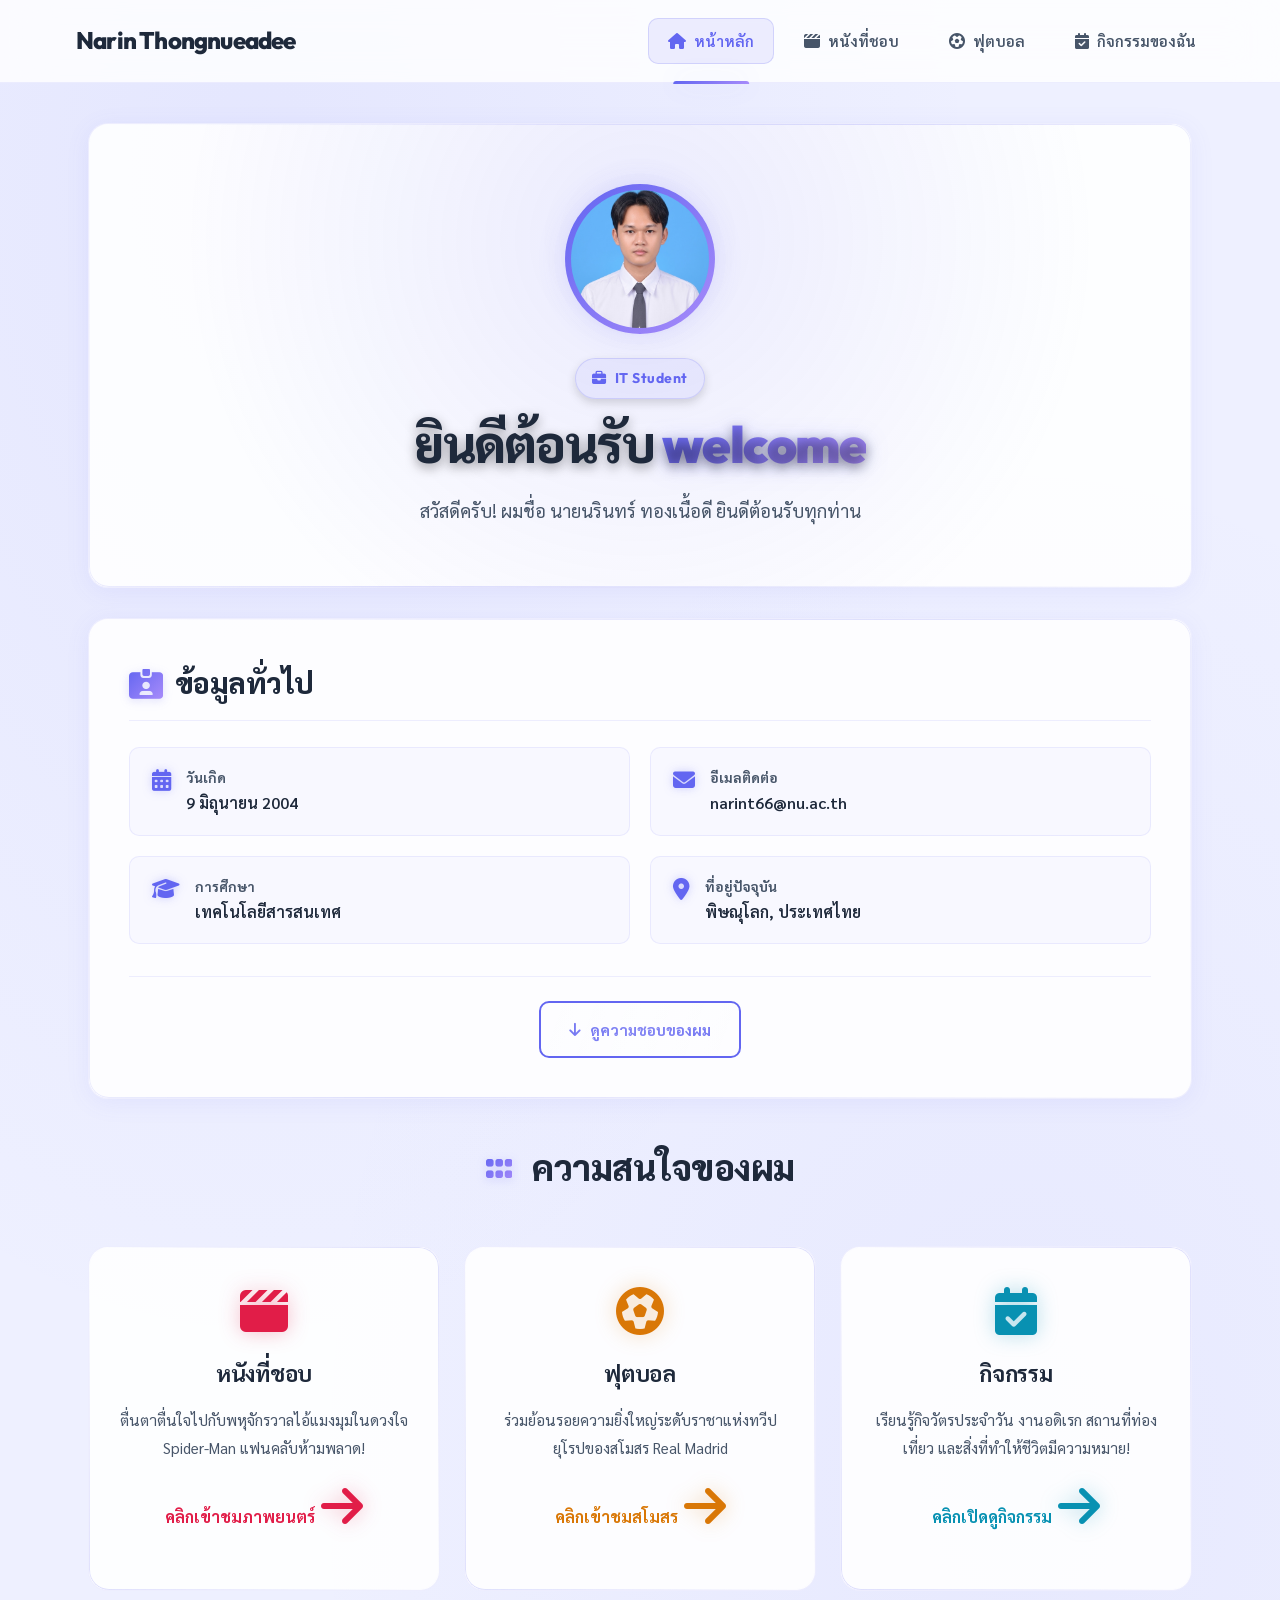
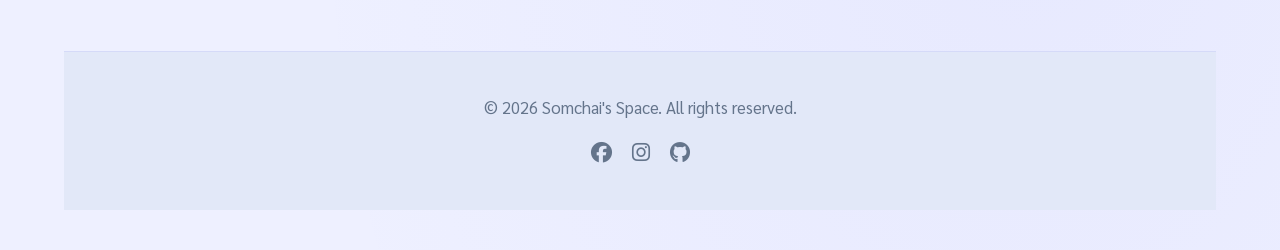
==== index.html @ a71ce6c8 "Fix profile image path on index page" ====
<!DOCTYPE html>
<html lang="th">

<head>
    <meta charset="UTF-8">
    <meta name="viewport" content="width=device-width, initial-scale=1.0">
    <title>Narin Thongnueadee</title>
    <link rel="stylesheet" href="style.css">
    <!-- FontAwesome 6.4.0 Icons -->
    <link rel="stylesheet" href="https://cdnjs.cloudflare.com/ajax/libs/font-awesome/6.4.0/css/all.min.css">
</head>

<body class="page-profile">

    <!-- Navbar (โหลดจาก navbar.js อัตโนมัติ) -->
    <div id="navbar-placeholder"></div>
    <script src="navbar.js"></script>

    <!-- คอนเทนเนอร์มีแอนิเมชันเปิดตัวหน้าเว็บ (Animated Entry) -->

    <div class="container animated-entry">

        <!-- การ์ดส่วนหัวต้อนรับ & โปรไฟล์หลัก -->

        <div class="container animated-entry">
            <div class="card card-premium-glow profile-hero">
                <div class="avatar-wrapper">
                    <div class="avatar-inner" style="padding: 0; overflow: hidden;">
                        <img src="img/Student.jpg" alt="รูปภาพนักศึกษา นรินทร์"
                            style="width: 100%; height: 100%; object-fit: cover; display: block;">
                    </div>
                </div>
                <span class="badge"><i class="fa-solid fa-briefcase"></i> IT Student</span>
                <h1>ยินดีต้อนรับ <span class="gradient-text">welcome</span></h1>
                <p
                    style="max-width: 750px; margin: 0 auto; color: var(--text-secondary); font-size: 1.15rem; line-height: 1.8;">
                    สวัสดีครับ! ผมชื่อ นายนรินทร์ ทองเนื้อดี ยินดีต้อนรับทุกท่าน
                </p>
            </div>

            <div class="grid-1">
                <!-- การ์ดประวัติส่วนตัวอย่างละเอียด -->
                <div class="card card-premium-glow">
                    <h2><i class="fa-solid fa-id-card-clip"></i>ข้อมูลทั่วไป</h2>
                    <div class="info-grid">
                        <div class="info-item">
                            <i class="fa-solid fa-calendar-days"></i>
                            <div>
                                <strong
                                    style="display:block; font-size:0.85rem; color:var(--text-secondary);">วันเกิด</strong>
                                <span style="font-weight:600;">9 มิถุนายน 2004</span>
                            </div>
                        </div>
                        <div class="info-item">
                            <i class="fa-solid fa-envelope"></i>
                            <div>
                                <strong
                                    style="display:block; font-size:0.85rem; color:var(--text-secondary);">อีเมลติดต่อ</strong>
                                <span style="font-weight:600;">narint66@nu.ac.th</span>
                            </div>
                        </div>
                        <div class="info-item">
                            <i class="fa-solid fa-graduation-cap"></i>
                            <div>
                                <strong
                                    style="display:block; font-size:0.85rem; color:var(--text-secondary);">การศึกษา</strong>
                                <span style="font-weight:600;">เทคโนโลยีสารสนเทศ </span>
                            </div>
                        </div>
                        <div class="info-item">
                            <i class="fa-solid fa-location-dot"></i>
                            <div>
                                <strong
                                    style="display:block; font-size:0.85rem; color:var(--text-secondary);">ที่อยู่ปัจจุบัน</strong>
                                <span style="font-weight:600;">พิษณุโลก, ประเทศไทย</span>
                            </div>
                        </div>
                    </div>
                    <div
                        style="margin-top: 32px; padding-top: 24px; border-top: 1px solid var(--border-light); display: flex; gap: 12px; justify-content: center;">
                        <a href="#interests" class="btn btn-outline"><i
                                class="fa-solid fa-arrow-down"></i>ดูความชอบของผม</a>
                    </div>
                </div>
            </div>



            <!-- เซกชันแชร์ความชอบส่วนตัว -->
            <div id="interests" style="margin-top: 40px; margin-bottom: 30px;">
                <h2 style="border:none; margin-bottom: 35px; justify-content: center; font-size: 2.2rem;">
                    <i class="fa-solid fa-grip" style="margin-right: 8px;"></i>
                    ความสนใจของผม
                </h2>

                <div class="grid-3">
                    <!-- หนังที่ชอบ -->
                    <a href="movie.html" class="interest-card card-movie card-premium-glow">
                        <i class="fa-solid fa-clapperboard"></i>
                        <h3>หนังที่ชอบ</h3>
                        <p style="font-size:0.95rem; margin-bottom: 20px; color: var(--text-secondary);">
                            ตื่นตาตื่นใจไปกับพหุจักรวาลไอ้แมงมุมในดวงใจ Spider-Man แฟนคลับห้ามพลาด!</p>
                        <span
                            style="font-weight: 700; color: var(--accent-movie); display: inline-flex; align-items: center; gap: 6px;">
                            คลิกเข้าชมภาพยนตร์ <i class="fa-solid fa-arrow-right"></i>
                        </span>
                    </a>

                    <!-- ฟุตบอลที่ชอบ -->
                    <a href="football.html" class="interest-card card-football card-premium-glow">
                        <i class="fa-solid fa-futbol"></i>
                        <h3>ฟุตบอล</h3>
                        <p style="font-size:0.95rem; margin-bottom: 20px; color: var(--text-secondary);">
                            ร่วมย้อนรอยความยิ่งใหญ่ระดับราชาแห่งทวีปยุโรปของสโมสร Real Madrid</p>
                        <span
                            style="font-weight: 700; color: var(--accent-football); display: inline-flex; align-items: center; gap: 6px;">
                            คลิกเข้าชมสโมสร <i class="fa-solid fa-arrow-right"></i>
                        </span>
                    </a>

                    <!-- กิจกรรมของฉัน -->
                    <a href="activities.html" class="interest-card card-activities card-premium-glow">
                        <i class="fa-solid fa-calendar-check"></i>
                        <h3>กิจกรรม</h3>
                        <p style="font-size:0.95rem; margin-bottom: 20px; color: var(--text-secondary);">
                            เรียนรู้กิจวัตรประจำวัน งานอดิเรก สถานที่ท่องเที่ยว และสิ่งที่ทำให้ชีวิตมีความหมาย!</p>
                        <span
                            style="font-weight: 700; color: var(--accent-activities); display: inline-flex; align-items: center; gap: 6px;">
                            คลิกเปิดดูกิจกรรม <i class="fa-solid fa-arrow-right"></i>
                        </span>
                    </a>
                </div>
            </div>
        </div>

        <!-- ส่วนท้ายเว็บ (Footer) -->
        <footer>
            <div class="container" style="margin: 0 auto; padding: 0;">
                <p style="margin-bottom: 12px; color: #64748b;">&copy; 2026 Somchai's Space. All rights reserved.</p>
                <div style="display: flex; gap: 20px; justify-content: center; font-size: 1.3rem;">
                    <a href="#" style="color: #64748b; transition: var(--transition-smooth);"><i
                            class="fa-brands fa-facebook"></i></a>
                    <a href="#" style="color: #64748b; transition: var(--transition-smooth);"><i
                            class="fa-brands fa-instagram"></i></a>
                    <a href="#" style="color: #64748b; transition: var(--transition-smooth);"><i
                            class="fa-brands fa-github"></i></a>
                </div>
            </div>
        </footer>

        <!-- Script สำหรับทำแอนิเมชันตอนโหลดหน้าเว็บ -->
        <script>
            document.addEventListener('DOMContentLoaded', () => {
                // โหลดหลอด Skill Bar แบบแอนิเมชันวิ่งเข้า
                setTimeout(() => {
                    const progresses = document.querySelectorAll('.skill-progress');
                    progresses.forEach(prog => {
                        const width = prog.getAttribute('data-width');
                        prog.style.width = width;
                    });
                }, 300);
            });
        </script>
</body>

</html>
---- style.css ----
@import url('https://fonts.googleapis.com/css2?family=Outfit:wght@300;400;500;600;700;800;900&family=Sarabun:ital,wght@0,300;0,400;0,500;0,600;0,700;0,800;1,400&display=swap');

/* ==========================================================================
   1. DESIGN SYSTEM & CUSTOM PROPERTIES (LIGHT MODE)
   ========================================================================== */
:root {
    /* Font Families */
    --font-heading: 'Outfit', 'Sarabun', sans-serif;
    --font-body: 'Sarabun', 'Outfit', sans-serif;

    /* Theme Colors (Light Mode — Airy & Fresh) */
    --bg-global: #f0f4ff;
    --bg-dark: #e2e8f8;
    --bg-card: rgba(255, 255, 255, 0.82);
    --bg-card-rgb: 255, 255, 255;
    --text-primary: #1e293b;
    --text-secondary: #475569;
    --text-muted: #94a3b8;
    --border-light: rgba(100, 116, 139, 0.14);
    --navbar-bg: rgba(255, 255, 255, 0.82);

    /* Profile Accents (Royal Indigo) */
    --accent-profile: #6366f1;
    --accent-profile-rgb: 99, 102, 241;
    --gradient-profile: linear-gradient(135deg, #6366f1 0%, #a78bfa 100%);

    /* Movie Accents - Spider-Man (Crimson Red) */
    --accent-movie: #e11d48;
    --accent-movie-rgb: 225, 29, 72;
    --gradient-movie: linear-gradient(135deg, #e11d48 0%, #fb7185 100%);

    /* Football Accents - Real Madrid (Royal Gold & Deep Navy) */
    --accent-football: #d97706;
    --accent-football-rgb: 217, 119, 6;
    --gradient-football: linear-gradient(135deg, #1d4ed8 0%, #3b82f6 50%, #d97706 100%);

    /* Activities & Music Accents (Sky Blue / Teal) */
    --accent-activities: #0891b2;
    --accent-activities-rgb: 8, 145, 178;
    --gradient-activities: linear-gradient(135deg, #0891b2 0%, #06b6d4 50%, #6ee7b7 100%);

    /* Shadows & Glows */
    --shadow-soft: 0 4px 24px 0 rgba(99, 102, 241, 0.08);
    --shadow-medium: 0 16px 48px -8px rgba(30, 41, 59, 0.18);
    --shadow-glow-profile: 0 0 28px rgba(99, 102, 241, 0.18);
    --shadow-glow-movie: 0 0 28px rgba(225, 29, 72, 0.18);
    --shadow-glow-football: 0 0 28px rgba(217, 119, 6, 0.18);
    --shadow-glow-activities: 0 0 28px rgba(8, 145, 178, 0.18);

    /* Borders & Transitions */
    --radius-sm: 10px;
    --radius-md: 20px;
    --radius-lg: 30px;
    --transition-smooth: all 0.5s cubic-bezier(0.16, 1, 0.3, 1);
}

/* ==========================================================================
   2. PAGE SPECIFIC ACCENT OVERRIDES
   ========================================================================== */
body.page-profile {
    --accent-color: var(--accent-profile);
    --accent-color-rgb: var(--accent-profile-rgb);
    --accent-gradient: var(--gradient-profile);
    --accent-glow: var(--shadow-glow-profile);
    --bg-global: #eef0ff;
    --bg-card: rgba(255, 255, 255, 0.88);
    --bg-card-rgb: 255, 255, 255;
    --border-light: rgba(99, 102, 241, 0.1);
}

body.page-movie {
    --accent-color: var(--accent-movie);
    --accent-color-rgb: var(--accent-movie-rgb);
    --accent-gradient: var(--gradient-movie);
    --accent-glow: var(--shadow-glow-movie);
    --bg-global: #fff1f2;
    --bg-card: rgba(255, 255, 255, 0.88);
    --bg-card-rgb: 255, 255, 255;
    --border-light: rgba(225, 29, 72, 0.1);
}

body.page-football {
    --accent-color: var(--accent-football);
    --accent-color-rgb: var(--accent-football-rgb);
    --accent-gradient: var(--gradient-football);
    --accent-glow: var(--shadow-glow-football);
    --bg-global: #fffbeb;
    --bg-card: rgba(255, 255, 255, 0.88);
    --bg-card-rgb: 255, 255, 255;
    --border-light: rgba(217, 119, 6, 0.1);
}

body.page-activities {
    --accent-color: var(--accent-activities);
    --accent-color-rgb: var(--accent-activities-rgb);
    --accent-gradient: var(--gradient-activities);
    --accent-glow: var(--shadow-glow-activities);
    --bg-global: #ecfeff;
    --bg-card: rgba(255, 255, 255, 0.88);
    --bg-card-rgb: 255, 255, 255;
    --border-light: rgba(8, 145, 178, 0.1);
}

/* ==========================================================================
   3. GLOBAL RESET, SCROLLBAR & BASE STYLES
   ========================================================================== */
* {
    margin: 0;
    padding: 0;
    box-sizing: border-box;
    -webkit-font-smoothing: antialiased;
    -moz-osx-font-smoothing: grayscale;
}

html {
    scroll-behavior: smooth;
}

body {
    font-family: var(--font-body);
    background-color: var(--bg-global);
    background-image:
        radial-gradient(ellipse at 20% 10%, rgba(var(--accent-color-rgb, 99, 102, 241), 0.07) 0%, transparent 50%),
        radial-gradient(ellipse at 80% 80%, rgba(var(--accent-color-rgb, 99, 102, 241), 0.05) 0%, transparent 50%);
    color: var(--text-primary);
    line-height: 1.7;
    overflow-x: hidden;
    transition: background-color 0.6s ease, color 0.6s ease;
}

/* Custom Webkit Scrollbar */
::-webkit-scrollbar {
    width: 10px;
    height: 10px;
}

::-webkit-scrollbar-track {
    background: var(--bg-global);
}

::-webkit-scrollbar-thumb {
    background: rgba(100, 116, 139, 0.25);
    border-radius: 5px;
    border: 2px solid var(--bg-global);
}

::-webkit-scrollbar-thumb:hover {
    background: var(--accent-color);
}

/* Page Entrance Animation Wrapper */
.animated-entry {
    animation: fadeInUp 0.8s cubic-bezier(0.16, 1, 0.3, 1) both;
}

@keyframes fadeInUp {
    0% {
        opacity: 0;
        transform: translateY(20px);
    }
    100% {
        opacity: 1;
        transform: translateY(0);
    }
}

/* ==========================================================================
   4. HEADER & NAVIGATION BAR (GLASSMORPHIC)
   ========================================================================== */
.navbar {
    background-color: var(--navbar-bg);
    backdrop-filter: blur(25px) saturate(180%);
    -webkit-backdrop-filter: blur(25px) saturate(180%);
    position: sticky;
    top: 0;
    z-index: 1000;
    border-bottom: 1px solid var(--border-light);
    transition: var(--transition-smooth);
}

.nav-container {
    max-width: 1200px;
    margin: 0 auto;
    display: flex;
    justify-content: space-between;
    align-items: center;
    padding: 18px 24px;
}

.logo {
    color: var(--text-primary);
    font-family: var(--font-heading);
    font-size: 24px;
    font-weight: 800;
    text-decoration: none;
    display: flex;
    align-items: center;
    gap: 12px;
    letter-spacing: -0.8px;
    transition: var(--transition-smooth);
}

.logo i {
    font-size: 26px;
    background: var(--accent-gradient);
    -webkit-background-clip: text;
    -webkit-text-fill-color: transparent;
    filter: drop-shadow(0 0 10px rgba(var(--accent-color-rgb), 0.35));
    transition: transform 0.8s cubic-bezier(0.34, 1.56, 0.64, 1);
}

.logo:hover i {
    transform: rotate(360deg) scale(1.15);
}

.nav-menu {
    display: flex;
    list-style: none;
    gap: 10px;
}

.nav-item a {
    color: var(--text-secondary);
    text-decoration: none;
    font-weight: 600;
    font-size: 15px;
    padding: 10px 20px;
    border-radius: var(--radius-sm);
    transition: var(--transition-smooth);
    display: flex;
    align-items: center;
    gap: 8px;
    position: relative;
}

.nav-item a i {
    font-size: 16px;
    transition: var(--transition-smooth);
}

.nav-item a:hover {
    color: var(--text-primary);
    background-color: rgba(var(--accent-color-rgb), 0.07);
}

.nav-item a:hover i {
    transform: translateY(-2px);
    color: var(--accent-color);
}

.nav-item a.active {
    color: var(--accent-color);
    background: rgba(var(--accent-color-rgb), 0.10);
    box-shadow: inset 0 0 0 1px rgba(var(--accent-color-rgb), 0.2);
}

.nav-item a::after {
    content: '';
    position: absolute;
    bottom: -20px;
    left: 50%;
    transform: translateX(-50%) scaleX(0);
    width: 60%;
    height: 3px;
    background: var(--accent-gradient);
    border-radius: 3px 3px 0 0;
    transition: var(--transition-smooth);
}

.nav-item a.active::after {
    transform: translateX(-50%) scaleX(1);
    box-shadow: var(--accent-glow);
}

/* ==========================================================================
   5. LAYOUT CONTAINERS & ULTRA GLASS CARDS
   ========================================================================== */
.container {
    max-width: 1200px;
    margin: 40px auto;
    padding: 0 24px;
}

.card {
    background: var(--bg-card);
    backdrop-filter: blur(24px) saturate(140%);
    -webkit-backdrop-filter: blur(24px) saturate(140%);
    border: 1px solid var(--border-light);
    padding: 40px;
    border-radius: var(--radius-md);
    box-shadow: var(--shadow-soft);
    margin-bottom: 30px;
    transition: var(--transition-smooth);
    position: relative;
    overflow: hidden;
}

.card::before {
    content: '';
    position: absolute;
    top: 0;
    left: 0;
    width: 100%;
    height: 4px;
    background: var(--accent-gradient);
    opacity: 0;
    transition: var(--transition-smooth);
}

.card:hover {
    transform: translateY(-8px) scale(1.005);
    box-shadow: var(--shadow-medium), 0 0 40px rgba(var(--accent-color-rgb), 0.15);
    border-color: rgba(var(--accent-color-rgb), 0.35);
}

.card:hover::before {
    opacity: 1;
}

/* Specular Highlight Overlay */
.card-premium-glow {
    position: relative;
}

.card-premium-glow::after {
    content: '';
    position: absolute;
    inset: 0;
    border-radius: var(--radius-md);
    padding: 1px;
    background: linear-gradient(135deg, rgba(255, 255, 255, 0.1) 0%, rgba(var(--accent-color-rgb), 0.4) 50%, rgba(255, 255, 255, 0) 100%);
    -webkit-mask: linear-gradient(#fff 0 0) content-box, linear-gradient(#fff 0 0);
    -webkit-mask-composite: xor;
    mask-composite: exclude;
    pointer-events: none;
    opacity: 0.5;
    transition: var(--transition-smooth);
}

.card-premium-glow:hover::after {
    opacity: 1;
    background: linear-gradient(135deg, rgba(var(--accent-color-rgb), 0.7) 0%, rgba(255, 255, 255, 0.25) 50%, rgba(var(--accent-color-rgb), 0.9) 100%);
}

/* ==========================================================================
   6. TYPOGRAPHY & HEADINGS
   ========================================================================== */
h1 {
    font-family: var(--font-heading);
    font-size: 3.2rem;
    font-weight: 900;
    line-height: 1.15;
    color: var(--text-primary);
    margin-bottom: 20px;
    letter-spacing: -1.5px;
    text-shadow: 0 4px 12px rgba(0, 0, 0, 0.4);
}

.gradient-text {
    background: var(--accent-gradient);
    -webkit-background-clip: text;
    -webkit-text-fill-color: transparent;
    display: inline-block;
    filter: drop-shadow(0 2px 10px rgba(var(--accent-color-rgb), 0.3));
}

h2 {
    font-family: var(--font-heading);
    font-size: 1.8rem;
    font-weight: 800;
    color: var(--text-primary);
    margin-bottom: 26px;
    padding-bottom: 12px;
    border-bottom: 1px solid var(--border-light);
    display: flex;
    align-items: center;
    gap: 12px;
    letter-spacing: -0.5px;
}

h2 i {
    font-size: 1.9rem;
    background: var(--accent-gradient);
    -webkit-background-clip: text;
    -webkit-text-fill-color: transparent;
    filter: drop-shadow(0 2px 5px rgba(var(--accent-color-rgb), 0.2));
}

h3 {
    font-family: var(--font-heading);
    font-size: 1.4rem;
    font-weight: 700;
    color: var(--text-primary);
    margin-bottom: 14px;
    letter-spacing: -0.3px;
}

p {
    color: var(--text-secondary);
    font-size: 1.05rem;
    line-height: 1.8;
}

/* ==========================================================================
   7. GENERIC COMPONENTS (BADGES, BUTTONS, GRIDS)
   ========================================================================== */
.badge {
    background: rgba(var(--accent-color-rgb), 0.08);
    color: var(--accent-color);
    padding: 8px 16px;
    border-radius: 30px;
    font-size: 0.88rem;
    font-weight: 700;
    display: inline-flex;
    align-items: center;
    gap: 8px;
    border: 1px solid rgba(var(--accent-color-rgb), 0.2);
    margin-bottom: 16px;
    font-family: var(--font-heading);
    letter-spacing: 0.5px;
    transition: var(--transition-smooth);
    box-shadow: 0 4px 10px rgba(0, 0, 0, 0.15);
}

.badge:hover {
    transform: scale(1.05) translateY(-2px);
    background: rgba(var(--accent-color-rgb), 0.15);
    box-shadow: var(--accent-glow);
}

.btn {
    display: inline-flex;
    align-items: center;
    gap: 10px;
    padding: 14px 28px;
    background: var(--accent-gradient);
    color: #ffffff;
    text-decoration: none;
    font-weight: 700;
    font-size: 15px;
    border-radius: var(--radius-sm);
    transition: var(--transition-smooth);
    border: none;
    cursor: pointer;
    box-shadow: 0 8px 25px rgba(var(--accent-color-rgb), 0.35);
    position: relative;
    overflow: hidden;
}

.btn::after {
    content: '';
    position: absolute;
    top: 0;
    left: -50%;
    width: 200%;
    height: 100%;
    background: linear-gradient(90deg, transparent 0%, rgba(255, 255, 255, 0.2) 50%, transparent 100%);
    transform: skewX(-20deg);
    transition: 0.75s ease;
}

.btn:hover {
    transform: translateY(-4px);
    box-shadow: 0 12px 30px rgba(var(--accent-color-rgb), 0.5);
}

.btn:hover::after {
    left: 120%;
}

.btn-outline {
    background: transparent;
    color: var(--accent-color);
    border: 2px solid var(--accent-color);
    box-shadow: none;
}

.btn-outline:hover {
    background: rgba(var(--accent-color-rgb), 0.08);
    color: var(--accent-color);
    box-shadow: 0 6px 20px rgba(var(--accent-color-rgb), 0.15);
}

.grid-2 {
    display: grid;
    grid-template-columns: repeat(2, 1fr);
    gap: 30px;
}

.grid-3 {
    display: grid;
    grid-template-columns: repeat(3, 1fr);
    gap: 24px;
}

/* ==========================================================================
   8. PAGE-SPECIFIC STYLES — PROFILE PAGE (index.html)
   ========================================================================== */
.profile-hero {
    display: flex;
    flex-direction: column;
    align-items: center;
    text-align: center;
    padding: 60px 20px;
    background: radial-gradient(circle at 50% 25%, rgba(var(--accent-profile-rgb), 0.12), transparent 70%), var(--bg-card);
}

.avatar-wrapper {
    position: relative;
    width: 150px;
    height: 150px;
    margin-bottom: 24px;
    border-radius: 50%;
    padding: 6px;
    background: var(--gradient-profile);
    box-shadow: var(--shadow-glow-profile);
    animation: float 5s ease-in-out infinite;
}

.avatar-inner {
    width: 100%;
    height: 100%;
    border-radius: 50%;
    background: #ffffff;
    display: flex;
    align-items: center;
    justify-content: center;
    color: var(--accent-profile);
    font-size: 64px;
}

@keyframes float {
    0%, 100% { transform: translateY(0px) rotate(0deg); }
    50% { transform: translateY(-12px) rotate(3deg); }
}

.info-grid {
    display: grid;
    grid-template-columns: repeat(2, 1fr);
    gap: 20px;
    margin-top: 20px;
}

.info-item {
    background: rgba(var(--accent-profile-rgb), 0.03);
    padding: 18px 22px;
    border-radius: var(--radius-sm);
    border: 1px solid var(--border-light);
    display: flex;
    align-items: flex-start;
    gap: 15px;
    transition: var(--transition-smooth);
}

.info-item:hover {
    transform: translateY(-3px) scale(1.02);
    background: rgba(var(--accent-profile-rgb), 0.07);
    border-color: rgba(var(--accent-profile-rgb), 0.3);
    box-shadow: 0 4px 20px rgba(var(--accent-profile-rgb), 0.12);
}

.info-item i {
    font-size: 22px;
    color: var(--accent-profile);
    margin-top: 3px;
    filter: drop-shadow(0 0 5px rgba(var(--accent-profile-rgb), 0.3));
}

.interest-card {
    text-align: center;
    padding: 40px 24px;
    border-radius: var(--radius-md);
    background: var(--bg-card);
    border: 1px solid var(--border-light);
    text-decoration: none;
    transition: var(--transition-smooth);
    position: relative;
}

.interest-card i {
    font-size: 48px;
    margin-bottom: 20px;
    transition: var(--transition-smooth);
}

.interest-card.card-movie i {
    color: var(--accent-movie);
    filter: drop-shadow(0 0 10px rgba(var(--accent-movie-rgb), 0.3));
}

.interest-card.card-football i {
    color: var(--accent-football);
    filter: drop-shadow(0 0 10px rgba(var(--accent-football-rgb), 0.3));
}

.interest-card.card-activities i {
    color: var(--accent-activities);
    filter: drop-shadow(0 0 10px rgba(var(--accent-activities-rgb), 0.3));
}

.interest-card:hover {
    transform: translateY(-10px);
    box-shadow: var(--shadow-medium);
}

.interest-card:hover i {
    transform: scale(1.2) translateY(-4px) rotate(5deg);
}

.interest-card.card-movie:hover {
    border-color: rgba(var(--accent-movie-rgb), 0.5);
    box-shadow: 0 12px 30px rgba(var(--accent-movie-rgb), 0.15);
}

.interest-card.card-football:hover {
    border-color: rgba(var(--accent-football-rgb), 0.5);
    box-shadow: 0 12px 30px rgba(var(--accent-football-rgb), 0.15);
}

.interest-card.card-activities:hover {
    border-color: rgba(var(--accent-activities-rgb), 0.5);
    box-shadow: 0 12px 30px rgba(var(--accent-activities-rgb), 0.15);
}

.skills-container {
    margin-top: 25px;
}

.skill-bar-wrapper {
    margin-bottom: 20px;
}

.skill-info {
    display: flex;
    justify-content: space-between;
    margin-bottom: 8px;
    font-weight: 600;
}

.skill-bar {
    height: 10px;
    background: rgba(var(--accent-color-rgb), 0.10);
    border-radius: 5px;
    overflow: hidden;
    position: relative;
}

.skill-progress {
    height: 100%;
    background: var(--accent-gradient);
    border-radius: 5px;
    width: 0;
    position: relative;
    transition: width 1.5s cubic-bezier(0.16, 1, 0.3, 1);
}

.skill-progress::after {
    content: '';
    position: absolute;
    top: 0; right: 0; bottom: 0; left: 0;
    background: linear-gradient(90deg, rgba(255, 255, 255, 0) 0%, rgba(255, 255, 255, 0.3) 50%, rgba(255, 255, 255, 0) 100%);
    animation: shimmer 2.5s infinite;
}

@keyframes shimmer {
    0% { transform: translateX(-100%); }
    100% { transform: translateX(100%); }
}

/* ==========================================================================
   9. PAGE-SPECIFIC STYLES — MOVIE PAGE (movie.html)
   ========================================================================== */
.movie-grid {
    display: grid;
    grid-template-columns: 350px 1fr;
    gap: 40px;
    align-items: start;
}

.movie-poster-img-wrap {
    width: 110%;
    aspect-ratio: 12 / 12;
    border-radius: var(--radius-md);
    overflow: hidden;
    position: relative;
    box-shadow: var(--shadow-glow-movie), var(--shadow-medium);
    border: 1px solid rgba(var(--accent-movie-rgb), 0.25);
    flex-shrink: 0;
}

.movie-poster-img {
    width: 100%;
    height: 100%;
    object-fit: cover;
    object-position: center top;
    display: block;
    transition: transform 0.6s cubic-bezier(0.16, 1, 0.3, 1);
}

.movie-poster-img-wrap:hover .movie-poster-img {
    transform: scale(1.04);
}

.movie-poster-label {
    position: absolute;
    bottom: 0; left: 0; right: 0;
    padding: 40px 20px 20px;
    background: linear-gradient(to top, rgba(0, 0, 0, 0.85) 0%, transparent 100%);
    display: flex;
    flex-direction: column;
    align-items: center;
    gap: 4px;
}

.poster-title {
    font-family: var(--font-heading);
    font-size: 1.4rem;
    font-weight: 900;
    color: #ffffff;
    letter-spacing: 3px;
    text-shadow: 0 2px 8px rgba(0, 0, 0, 0.6);
}

.poster-sub {
    font-family: var(--font-heading);
    font-size: 0.75rem;
    font-weight: 700;
    color: var(--accent-movie);
    letter-spacing: 5px;
    text-shadow: 0 1px 4px rgba(0, 0, 0, 0.5);
}

.poster-sub1 {
    font-family: var(--font-heading);
    font-size: 0.75rem;
    font-weight: 700;
    color: #ffffff;
    letter-spacing: 5px;
    text-shadow: 0 2px 8px rgba(0, 0, 0, 0.6);
}

.movie-poster-fallback {
    width: 100%;
    aspect-ratio: 2/3;
    border-radius: var(--radius-md);
    background: linear-gradient(145deg, #1e0a0a 0%, #3b0808 40%, #7f1d1d 100%);
    border: 1px solid rgba(var(--accent-movie-rgb), 0.35);
    box-shadow: var(--shadow-glow-movie);
    display: flex;
    flex-direction: column;
    align-items: center;
    justify-content: center;
    padding: 30px;
    text-align: center;
    gap: 20px;
    position: relative;
    overflow: hidden;
}

.movie-poster-fallback::before {
    content: '';
    position: absolute;
    inset: 0;
    border-radius: var(--radius-md);
    padding: 1px;
    background: linear-gradient(135deg, rgba(var(--accent-movie-rgb), 0.6) 0%, transparent 100%);
    -webkit-mask: linear-gradient(#fff 0 0) content-box, linear-gradient(#fff 0 0);
    -webkit-mask-composite: xor;
    mask-composite: exclude;
    pointer-events: none;
}

.movie-poster-fallback i.main-icon {
    font-size: 90px;
    color: var(--accent-movie);
    filter: drop-shadow(0 0 15px rgba(var(--accent-movie-rgb), 0.6));
    animation: heartbeat 2s infinite ease-in-out;
}

@keyframes heartbeat {
    0%, 100% { transform: scale(1); }
    50% { transform: scale(1.08); }
}

.movie-quote {
    font-style: italic;
    font-size: 1.3rem;
    color: var(--accent-movie);
    border-left: 4px solid var(--accent-movie);
    margin: 24px 0;
    line-height: 1.6;
    background: rgba(var(--accent-movie-rgb), 0.04);
    padding: 20px 20px 20px 24px;
    border-radius: 0 var(--radius-sm) var(--radius-sm) 0;
    border-top: 1px solid rgba(var(--accent-movie-rgb), 0.05);
    border-bottom: 1px solid rgba(var(--accent-movie-rgb), 0.05);
    text-shadow: 0 2px 8px rgba(0, 0, 0, 0.3);
}

.movie-meta-box {
    background: rgba(255, 255, 255, 0.02);
    border: 1px solid var(--border-light);
    border-radius: var(--radius-sm);
    padding: 24px;
    display: grid;
    grid-template-columns: repeat(2, 1fr);
    gap: 20px;
}

.meta-item {
    display: flex;
    flex-direction: column;
    gap: 4px;
}

.meta-label {
    font-size: 0.82rem;
    color: var(--text-secondary);
    text-transform: uppercase;
    letter-spacing: 1.5px;
    font-weight: 700;
}

.meta-value {
    font-weight: 600;
    font-size: 1.05rem;
    color: var(--text-primary);
}

/* ==========================================================================
   10. PAGE-SPECIFIC STYLES — FOOTBALL PAGE (football.html)
   ========================================================================== */
.football-hero {
    background:
        linear-gradient(160deg, rgba(29, 78, 216, 0.72) 0%, rgba(15, 40, 100, 0.55) 40%, rgba(120, 60, 0, 0.60) 100%),
        url('img/ND_ESTADIO-BERNABEU_01.webp') center center / cover no-repeat;
    border: none;
    border-radius: var(--radius-md);
    padding: 90px 40px;
    color: #ffffff;
    text-align: center;
    margin-bottom: 40px;
    box-shadow: 0 16px 48px rgba(29, 78, 216, 0.3);
    position: relative;
    overflow: hidden;
}

.football-hero::before {
    content: '';
    position: absolute;
    inset: 0;
    background-image: radial-gradient(rgba(255, 255, 255, 0.06) 1px, transparent 0);
    background-size: 24px 24px;
    opacity: 0.4;
}

.football-hero h1 {
    color: #ffffff;
}

.stadium-name {
    font-size: 1.1rem;
    color: #fbbf24;
    font-weight: 700;
    margin-top: 18px;
    display: inline-flex;
    align-items: center;
    justify-content: center;
    gap: 8px;
    background: rgba(251, 191, 36, 0.08);
    padding: 8px 20px;
    border-radius: 30px;
    border: 1px solid rgba(251, 191, 36, 0.2);
    letter-spacing: 0.3px;
    box-shadow: 0 4px 15px rgba(0, 0, 0, 0.3);
}

.stadium-card {
    padding: 30px !important;
    margin-top: 40px;
}

.stadium-grid {
    display: grid;
    grid-template-columns: 420px 1fr;
    gap: 35px;
    align-items: center;
}

.stadium-image-wrapper {
    width: 100%;
    aspect-ratio: 16 / 11;
    border-radius: var(--radius-md);
    overflow: hidden;
    box-shadow: var(--shadow-soft);
    border: 1px solid var(--border-light);
}

.stadium-image {
    width: 100%;
    height: 100%;
    object-fit: cover;
    display: block;
    transition: var(--transition-smooth);
}

.stadium-image-wrapper:hover .stadium-image {
    transform: scale(1.04);
}

.stadium-info {
    display: flex;
    flex-direction: column;
    align-items: flex-start;
}

.stadium-description {
    color: var(--text-secondary);
    font-size: 1rem;
    line-height: 1.8;
    margin-bottom: 20px;
}

.stadium-meta-grid {
    display: grid;
    grid-template-columns: repeat(3, 1fr);
    gap: 15px;
    width: 100%;
}

.stadium-meta-box {
    background: rgba(var(--accent-football-rgb), 0.03);
    border: 1px solid var(--border-light);
    border-radius: var(--radius-sm);
    padding: 14px 16px;
    display: flex;
    flex-direction: column;
    gap: 4px;
    transition: var(--transition-smooth);
}

.stadium-meta-box:hover {
    background: rgba(var(--accent-football-rgb), 0.08);
    border-color: rgba(var(--accent-football-rgb), 0.25);
    transform: translateY(-2px);
}

.stadium-meta-label {
    font-size: 0.75rem;
    color: var(--text-muted);
    text-transform: uppercase;
    letter-spacing: 1px;
    font-weight: 700;
}

.stadium-meta-value {
    font-size: 0.95rem;
    font-weight: 700;
    color: var(--text-primary);
}

.stadium-image-credit {
    display: block;
    font-size: 0.75rem;
    color: var(--text-muted);
    font-style: italic;
    text-align: right;
    margin-top: 8px;
    padding-right: 4px;
    letter-spacing: 0.5px;
    transition: var(--transition-smooth);
}

.stadium-image-credit:hover {
    color: var(--text-secondary);
}

/* Trophy Showcase Room */
.trophy-grid {
    display: grid;
    grid-template-columns: repeat(4, 1fr);
    gap: 20px;
    margin: 30px 0;
}

.trophy-card {
    background: var(--bg-card);
    backdrop-filter: blur(24px);
    -webkit-backdrop-filter: blur(24px);
    border: 1px solid var(--border-light);
    border-radius: var(--radius-md);
    padding: 30px 15px;
    text-align: center;
    transition: var(--transition-smooth);
}

.trophy-card:hover {
    transform: translateY(-10px);
    border-color: rgba(var(--accent-football-rgb), 0.5);
    box-shadow: var(--shadow-glow-football);
}

.trophy-icon {
    font-size: 52px;
    color: #fbbf24;
    margin-bottom: 12px;
    filter: drop-shadow(0 0 12px rgba(251, 191, 36, 0.4));
    transition: var(--transition-smooth);
}

.trophy-card:hover .trophy-icon {
    transform: scale(1.22) rotate(6deg);
}

.trophy-count {
    font-size: 2.5rem;
    font-weight: 900;
    line-height: 1;
    margin-bottom: 6px;
    font-family: var(--font-heading);
    color: var(--accent-football);
}

.trophy-name {
    font-size: 0.88rem;
    color: var(--text-primary);
    font-weight: 700;
    letter-spacing: -0.2px;
}

/* Trophy Showcase Banner Component */
.trophy-banner-container {
    width: 100%;
    margin-top: 40px;
    display: flex;
    flex-direction: column;
}

.trophy-banner-wrapper {
    width: 100%;
    aspect-ratio: 21 / 9;
    border-radius: var(--radius-md);
    overflow: hidden;
    box-shadow: var(--shadow-soft);
    border: 1px solid var(--border-light);
}

.trophy-banner-img {
    width: 100%;
    height: 100%;
    object-fit: cover;
    object-position: center center;
    display: block;
    transition: var(--transition-smooth);
}

.trophy-banner-wrapper:hover .trophy-banner-img {
    transform: scale(1.025);
}

.trophy-banner-credit {
    display: block;
    font-size: 0.75rem;
    color: var(--text-muted);
    font-style: italic;
    text-align: right;
    margin-top: 8px;
    padding-right: 4px;
    letter-spacing: 0.5px;
}

/* ==========================================================================
   11. PAGE-SPECIFIC STYLES — MUSIC & ACTIVITIES PAGE (music.html)
   ========================================================================== */
.music-layout {
    display: grid;
    grid-template-columns: 420px 1fr;
    gap: 30px;
    align-items: start;
}

.player-deck {
    background: radial-gradient(circle at 10% 10%, rgba(var(--accent-music-rgb), 0.15), transparent 50%), var(--bg-card);
    border-color: rgba(var(--accent-music-rgb), 0.25);
    box-shadow: var(--shadow-glow-music);
}

.vinyl-container {
    display: flex;
    justify-content: center;
    align-items: center;
    margin: 20px 0 30px 0;
    position: relative;
}

/* Mechanical Audio Tonearm */
.tonearm {
    position: absolute;
    width: 60px;
    height: 120px;
    top: -20px; right: 50px;
    background: transparent;
    transform-origin: 20px 20px;
    transform: rotate(0deg);
    transition: transform 1.2s cubic-bezier(0.16, 1, 0.3, 1);
    z-index: 10;
    pointer-events: none;
}

.tonearm-base {
    width: 36px;
    height: 36px;
    border-radius: 50%;
    background: radial-gradient(circle, #64748b 0%, #334155 60%, #1e293b 100%);
    border: 3px solid #475569;
    box-shadow: 0 4px 10px rgba(0, 0, 0, 0.5);
    position: absolute;
    top: 0; left: 0;
}

.tonearm-stick {
    width: 6px;
    height: 90px;
    background: linear-gradient(90deg, #94a3b8, #cbd5e1, #64748b);
    position: absolute;
    top: 24px; left: 15px;
    transform-origin: top center;
    transform: rotate(-15deg);
    border-radius: 3px;
    box-shadow: 2px 2px 5px rgba(0, 0, 0, 0.4);
}

.tonearm-head {
    width: 14px;
    height: 24px;
    background: #1e293b;
    border: 1px solid #475569;
    border-radius: 2px;
    position: absolute;
    bottom: -15px; left: 4px;
    transform: rotate(15deg);
    box-shadow: 1px 1px 3px rgba(0, 0, 0, 0.4);
}

.player-deck.playing .tonearm {
    transform: rotate(26deg);
}

/* Vinyl Disk Styles */
.vinyl-disk {
    width: 230px;
    height: 230px;
    border-radius: 50%;
    background:
        radial-gradient(circle, transparent 25%, #182232 25.5%, #1e293b 26%, transparent 26.5%),
        radial-gradient(circle, #222e41 10%, #0d131f 45%, #04060c 75%, #000000 100%);
    border: 1px solid #1a2233;
    box-shadow: 0 20px 45px rgba(0, 0, 0, 0.7), inset 0 0 15px rgba(255, 255, 255, 0.12), 0 0 0 1px rgba(255, 255, 255, 0.05);
    display: flex;
    align-items: center;
    justify-content: center;
    position: relative;
    transition: var(--transition-smooth);
}

.vinyl-disk::after {
    content: '';
    position: absolute; inset: 0;
    border-radius: 50%;
    background: linear-gradient(135deg, rgba(255, 255, 255, 0.09) 0%, rgba(255, 255, 255, 0) 50%, rgba(255, 255, 255, 0.09) 100%);
    pointer-events: none;
}

.vinyl-disk::before {
    content: '';
    position: absolute;
    width: 88%; height: 88%;
    border-radius: 50%;
    border: 1px double rgba(255, 255, 255, 0.04);
}

.vinyl-center {
    width: 74px;
    height: 74px;
    border-radius: 50%;
    background: var(--gradient-music);
    display: flex;
    align-items: center;
    justify-content: center;
    color: #ffffff;
    font-size: 24px;
    box-shadow: 0 4px 12px rgba(0, 0, 0, 0.5), inset 0 0 8px rgba(255, 255, 255, 0.25);
    z-index: 2;
    transition: var(--transition-smooth);
}

.vinyl-disk.playing {
    animation: spin 8s linear infinite;
}

@keyframes spin {
    0% { transform: rotate(0deg); }
    100% { transform: rotate(360deg); }
}

/* Audio Visualizer Waves */
.spectrum-box {
    display: flex;
    justify-content: center;
    align-items: flex-end;
    gap: 5px;
    height: 45px;
    margin-bottom: 25px;
}

.spectrum-bar {
    width: 6px;
    background: var(--accent-gradient);
    border-radius: 3px;
    height: 4px;
    transition: height 0.15s ease;
}

.player-deck.playing .spectrum-bar {
    animation: bounce 0.8s ease infinite alternate;
    transform-origin: bottom;
}

@keyframes bounce {
    0% { transform: scaleY(1); }
    100% { transform: scaleY(7); }
}

.player-deck.playing .spectrum-bar:nth-child(1) { animation-delay: 0.1s; animation-duration: 0.6s; }
.player-deck.playing .spectrum-bar:nth-child(2) { animation-delay: 0.3s; animation-duration: 0.9s; }
.player-deck.playing .spectrum-bar:nth-child(3) { animation-delay: 0.5s; animation-duration: 0.7s; }
.player-deck.playing .spectrum-bar:nth-child(4) { animation-delay: 0.2s; animation-duration: 0.8s; }
.player-deck.playing .spectrum-bar:nth-child(5) { animation-delay: 0.6s; animation-duration: 0.5s; }
.player-deck.playing .spectrum-bar:nth-child(6) { animation-delay: 0.4s; animation-duration: 0.9s; }
.player-deck.playing .spectrum-bar:nth-child(7) { animation-delay: 0.1s; animation-duration: 0.6s; }

/* Audio Playlist Controls */
.playback-progress {
    width: 100%;
    margin-bottom: 25px;
}

.slider-track {
    width: 100%;
    height: 6px;
    background: rgba(var(--accent-color-rgb), 0.12);
    border-radius: 3px;
    position: relative;
    cursor: pointer;
}

.slider-fill {
    height: 100%;
    background: var(--accent-gradient);
    border-radius: 3px;
    width: 0%;
    position: absolute;
    top: 0; left: 0;
}

.time-stamps {
    display: flex;
    justify-content: space-between;
    font-size: 0.85rem;
    color: var(--text-secondary);
    margin-top: 8px;
    font-weight: 600;
}

.player-controls {
    display: flex;
    justify-content: center;
    align-items: center;
    gap: 25px;
    margin-top: 15px;
}

.control-btn {
    background: transparent;
    border: none;
    color: var(--text-primary);
    cursor: pointer;
    font-size: 1.5rem;
    transition: var(--transition-smooth);
    display: flex;
    align-items: center;
    justify-content: center;
    width: 44px;
    height: 44px;
    border-radius: 50%;
}

.control-btn:hover {
    color: var(--accent-music);
    background: rgba(255, 255, 255, 0.08);
    transform: scale(1.1);
}

.control-btn.play-master {
    width: 60px;
    height: 60px;
    border-radius: 50%;
    background: var(--accent-gradient);
    color: #ffffff;
    font-size: 1.6rem;
    box-shadow: 0 8px 25px rgba(var(--accent-music-rgb), 0.4);
}

.control-btn.play-master:hover {
    transform: scale(1.08);
    box-shadow: 0 10px 30px rgba(var(--accent-music-rgb), 0.5);
    color: #ffffff;
}

.playlist {
    list-style: none;
}

.song-item {
    display: flex;
    align-items: center;
    justify-content: space-between;
    padding: 18px 24px;
    background: var(--bg-card);
    border: 1px solid var(--border-light);
    border-radius: var(--radius-sm);
    margin-bottom: 12px;
    cursor: pointer;
    transition: var(--transition-smooth);
}

.song-item:hover {
    transform: translateX(8px);
    border-color: rgba(var(--accent-music-rgb), 0.4);
    background: rgba(var(--accent-music-rgb), 0.04);
}

.song-item.active {
    border-color: var(--accent-music);
    background: rgba(var(--accent-music-rgb), 0.08);
    box-shadow: inset 0 0 15px rgba(var(--accent-music-rgb), 0.05);
}

.song-details {
    display: flex;
    align-items: center;
    gap: 20px;
}

.song-index {
    font-family: var(--font-heading);
    font-size: 1rem;
    color: var(--text-muted);
    font-weight: 700;
    width: 24px;
    text-align: center;
}

.song-item.active .song-index {
    color: var(--accent-music);
}

.song-title-wrap {
    display: flex;
    flex-direction: column;
}

.song-title-wrap strong {
    font-size: 1.05rem;
    color: var(--text-primary);
}

.song-item.active .song-title-wrap strong {
    color: var(--accent-music);
}

.song-artist {
    font-size: 0.88rem;
    color: var(--text-secondary);
    margin-top: 2px;
}

.playlist-play-btn {
    font-size: 1.4rem;
    color: var(--text-muted);
    transition: var(--transition-smooth);
}

.song-item:hover .playlist-play-btn,
.song-item.active .playlist-play-btn {
    color: var(--accent-music);
    transform: scale(1.1);
}

/* ==========================================================================
   12. FOOTER
   ========================================================================== */
footer {
    text-align: center;
    padding: 40px 20px;
    background-color: var(--bg-dark);
    color: var(--text-muted);
    border-top: 1px solid var(--border-light);
    margin-top: 60px;
    font-size: 0.95rem;
}

footer p {
    color: var(--text-muted);
}

/* ==========================================================================
   13. RESPONSIVE DESIGN (MEDIA QUERIES)
   ========================================================================== */
@media (max-width: 992px) {
    .movie-grid {
        grid-template-columns: 1fr;
    }

    .movie-poster-fallback {
        max-width: 320px;
        margin: 0 auto 30px;
    }

    .music-layout {
        grid-template-columns: 1fr;
    }

    .trophy-grid {
        grid-template-columns: repeat(2, 1fr);
    }
    
    .stadium-grid {
        grid-template-columns: 1fr;
        gap: 24px;
    }

    .stadium-image-wrapper {
        aspect-ratio: 16 / 9;
    }

    .stadium-meta-grid {
        grid-template-columns: 1fr;
        gap: 10px;
    }
}

@media (max-width: 768px) {
    h1 {
        font-size: 2.2rem;
    }

    h2 {
        font-size: 1.5rem;
    }

    .nav-container {
        flex-direction: column;
        gap: 16px;
        padding: 16px;
    }

    .nav-menu {
        width: 100%;
        justify-content: center;
        flex-wrap: wrap;
    }

    .nav-item a {
        padding: 8px 12px;
        font-size: 14px;
    }

    .grid-2,
    .grid-3 {
        grid-template-columns: 1fr;
        gap: 20px;
    }

    .info-grid {
        grid-template-columns: 1fr;
    }

    .trophy-banner-wrapper {
        aspect-ratio: 16 / 9;
    }
}

/* ==========================================================================
   INTERACTIVE IMAGE SLIDER WITH SIDE CONTENT STYLES
   ========================================================================== */
.slider-grid-container {
    display: grid;
    grid-template-columns: 1.25fr 1fr; /* ให้หน้าต่างภาพสไลด์กว้างกว่ากล่องข้อความเล็กน้อย */
    gap: 40px;
    align-items: center;
}

/* ฐานกล่องควบคุมมุมมองภาพสไลด์ (Slider Area Wrapper) */
.slider-window-wrapper {
    position: relative;
    width: 100%;
    aspect-ratio: 16 / 10; /* กำหนดสัดส่วนกรอบภาพสไลด์ให้สมดุลและสวยงาม */
    border-radius: var(--radius-md);
    overflow: hidden;
    box-shadow: var(--shadow-soft);
    border: 1px solid var(--border-light);
    background: #090d16; /* ป้องกันแสงพื้นหลังแวบผ่านระหว่างช่องเลื่อนรูปภาพ */
}

/* แทร็กขบวนรถไฟเก็บภาพถ่ายทั้งหมดวางเรียงแนวราบ */
.slider-slides-track {
    display: flex;
    width: 100%;
    height: 100%;
    transition: transform 0.65s cubic-bezier(0.25, 1, 0.5, 1); /* เอฟเฟกต์เลื่อนนุ่มนวลความเร็วระดับผ่อนปรน */
}

/* ชิ้นส่วนของสไลด์แต่ละหน้า */
.slide-item {
    min-width: 100%;
    height: 100%;
    position: relative;
    flex-shrink: 0;
}

.slide-item img {
    width: 100%;
    height: 100%;
    object-fit: cover;
    object-position: center;
    display: block;
}

/* ป้ายกำกับเครดิตภาพในสไลด์แบบโปร่งใสกลมกลืน */
.slide-photo-credit {
    position: absolute;
    bottom: 12px;
    right: 14px;
    background: rgba(0, 0, 0, 0.45);
    backdrop-filter: blur(8px);
    -webkit-backdrop-filter: blur(8px);
    color: rgba(255, 255, 255, 0.75);
    padding: 4px 12px;
    border-radius: var(--radius-sm);
    font-size: 0.7rem;
    font-style: italic;
    pointer-events: none;
    letter-spacing: 0.3px;
    border: 1px solid rgba(255, 255, 255, 0.08);
}

/* ปุ่มควบคุมทิศทาง (Navigation Arrows) */
.slider-nav-arrow {
    position: absolute;
    top: 50%;
    transform: translateY(-50%);
    width: 44px;
    height: 44px;
    border-radius: 50%;
    background: rgba(255, 255, 255, 0.75);
    backdrop-filter: blur(12px);
    -webkit-backdrop-filter: blur(12px);
    border: 1px solid rgba(255, 255, 255, 0.4);
    color: var(--text-primary);
    font-size: 1.1rem;
    cursor: pointer;
    display: flex;
    align-items: center;
    justify-content: center;
    z-index: 10;
    transition: var(--transition-smooth);
    box-shadow: 0 4px 14px rgba(0, 0, 0, 0.12);
}

.slider-nav-arrow:hover {
    background: #ffffff;
    color: var(--accent-color);
    transform: translateY(-50%) scale(1.1);
    box-shadow: 0 6px 20px rgba(0, 0, 0, 0.18);
}

.slider-nav-arrow.arrow-left { left: 16px; }
.slider-nav-arrow.arrow-right { right: 16px; }

/* แถบแพลตฟอร์มระบุจุดไฟนำทาง (Dots Indicator Center Line) */
.slider-dots-indicator {
    position: absolute;
    bottom: 16px;
    left: 50%;
    transform: translateX(-50%);
    display: flex;
    gap: 8px;
    z-index: 10;
    background: rgba(0, 0, 0, 0.22);
    padding: 6px 14px;
    border-radius: 30px;
    backdrop-filter: blur(10px);
    -webkit-backdrop-filter: blur(10px);
    border: 1px solid rgba(255, 255, 255, 0.05);
}

/* เม็ดนำทางแบบจุดเดี่ยว */
.single-indicator-dot {
    width: 8px;
    height: 8px;
    border-radius: 50%;
    background: rgba(255, 255, 255, 0.4);
    cursor: pointer;
    transition: var(--transition-smooth);
}

/* เอฟเฟกต์ยืดหดสุดพรีเมียมเมื่อจุดถูกเลือกใช้งาน (Active Dot Effect) */
.single-indicator-dot.active-dot {
    background: #ffffff;
    width: 22px; /* เพิ่มมิติตัวชี้วัดให้ยาวขึ้นแบบโมเดิร์นดีไซน์ */
    border-radius: 4px;
}

/* ส่วนบล็อกกล่องข้อความอธิบาย */
.slider-explanation-block {
    display: flex;
    flex-direction: column;
    align-items: flex-start;
}

.slider-spec-list {
    width: 100%;
    margin-top: 24px;
    display: flex;
    flex-direction: column;
    gap: 14px;
}

.spec-list-item {
    display: flex;
    align-items: center;
    gap: 16px;
    background: rgba(var(--accent-color-rgb), 0.02);
    border: 1px solid var(--border-light);
    padding: 14px 18px;
    border-radius: var(--radius-sm);
    transition: var(--transition-smooth);
}

.spec-list-item:hover {
    background: rgba(var(--accent-color-rgb), 0.05);
    border-color: rgba(var(--accent-color-rgb), 0.25);
    transform: translateX(6px);
}

.spec-icon {
    width: 38px;
    height: 38px;
    border-radius: 50%;
    background: rgba(var(--accent-color-rgb), 0.08);
    color: var(--accent-color);
    display: flex;
    align-items: center;
    justify-content: center;
    font-size: 1rem;
    flex-shrink: 0;
}

.spec-details {
    display: flex;
    flex-direction: column;
    gap: 2px;
}

.spec-details strong {
    font-size: 0.95rem;
    color: var(--text-primary);
}

.spec-details span {
    font-size: 0.85rem;
    color: var(--text-secondary);
    line-height: 1.4;
}

/* จัดการความยืดหยุ่นบนหน้าจอขนาดกลางและเล็ก (Responsive) */
@media (max-width: 992px) {
    .slider-grid-container {
        grid-template-columns: 1fr; /* ปรับยุบแถวให้เรียงซ้อนกันเป็นแนวตั้งเมื่อเปิดบนแท็บเล็ตและมือถือ */
        gap: 28px;
    }
}
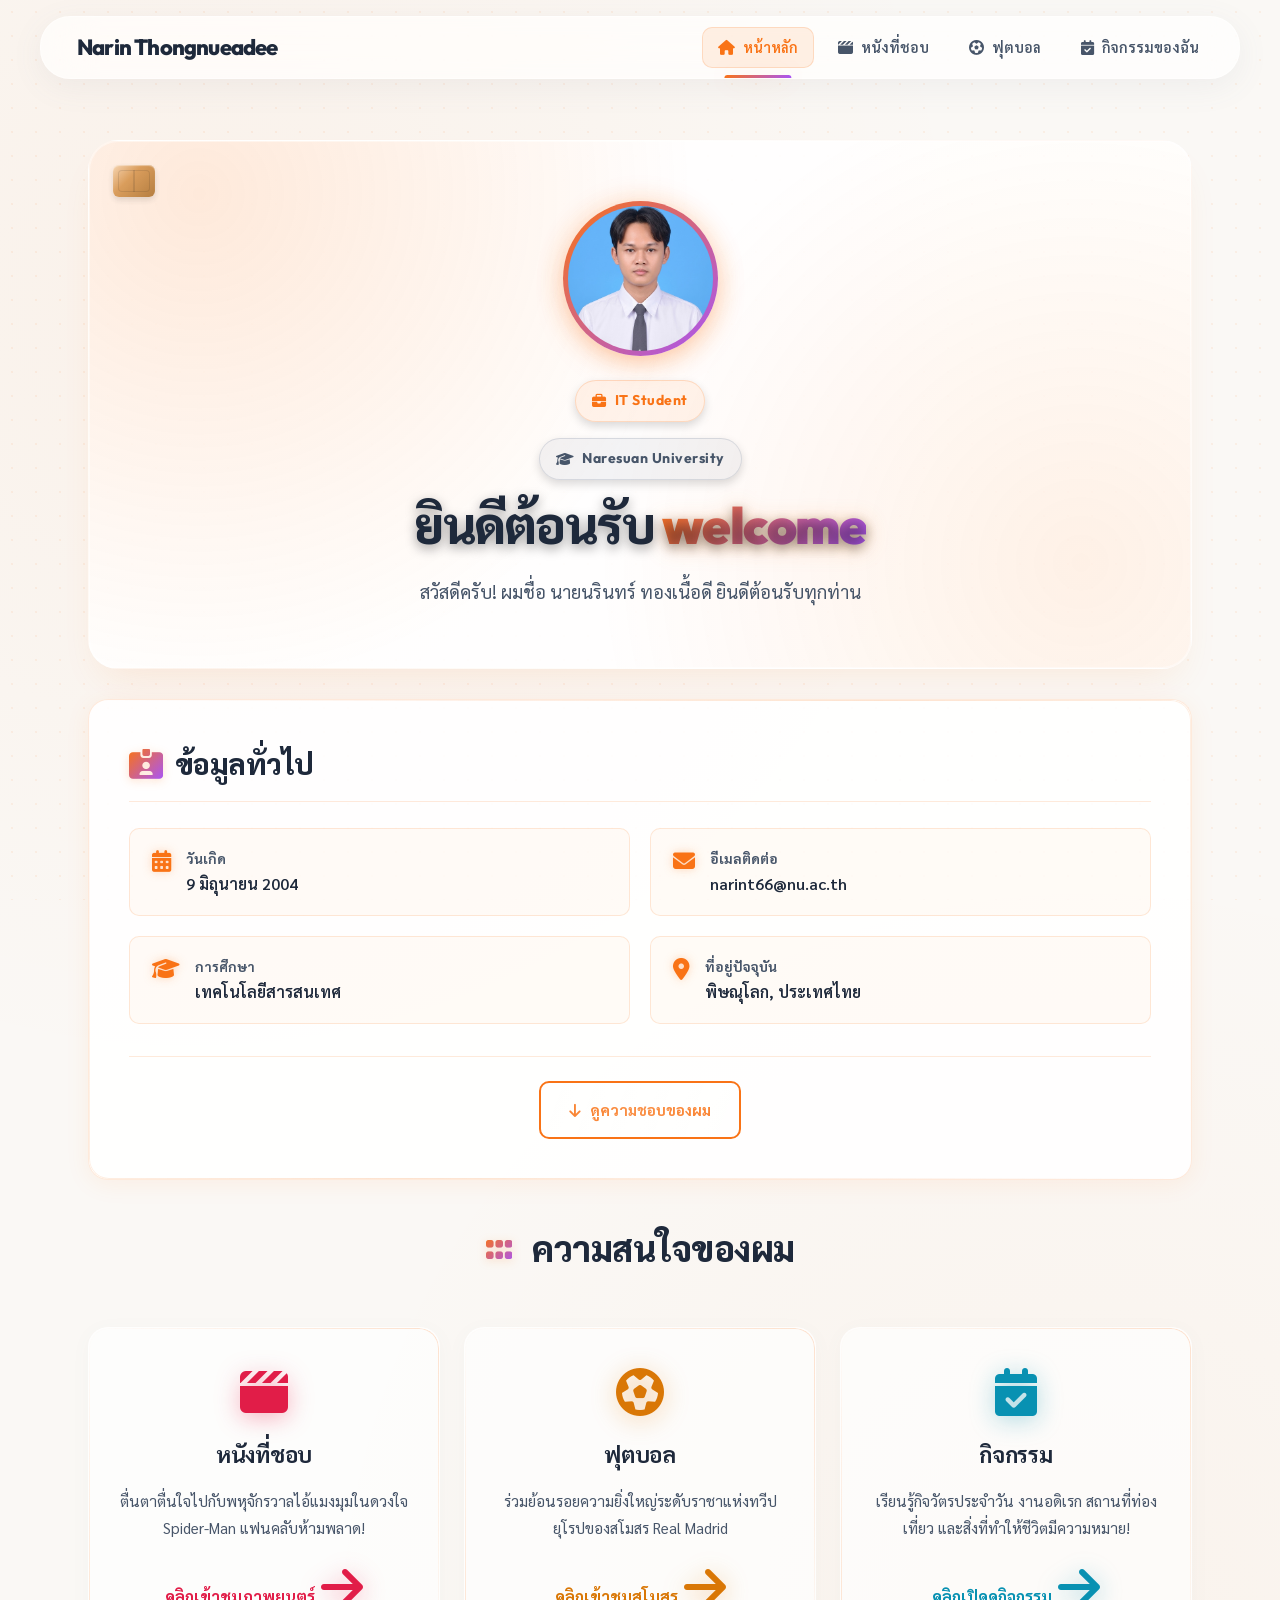
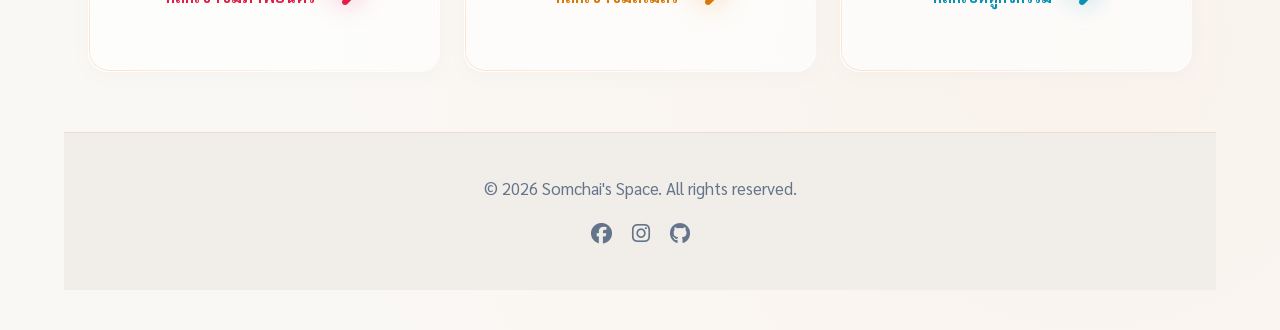
==== commit 355dfac6: "feat: NU university theme UI/UX redesign - CSS consolidation, mobile responsive layout, glassmorphis" ====
--- a/index.html
+++ b/index.html
@@ -23,14 +23,16 @@
         <!-- การ์ดส่วนหัวต้อนรับ & โปรไฟล์หลัก -->
 
         <div class="container animated-entry">
-            <div class="card card-premium-glow profile-hero">
-                <div class="avatar-wrapper">
+        <div class="card card-premium-glow profile-hero">
+            <div class="profile-card-chip"></div>
+            <div class="avatar-wrapper">
                     <div class="avatar-inner" style="padding: 0; overflow: hidden;">
                         <img src="img/Student.jpg" alt="รูปภาพนักศึกษา นรินทร์"
                             style="width: 100%; height: 100%; object-fit: cover; display: block;">
                     </div>
                 </div>
                 <span class="badge"><i class="fa-solid fa-briefcase"></i> IT Student</span>
+                <span class="badge" style="background: rgba(100, 116, 139, 0.08); color: var(--text-secondary); border-color: rgba(100, 116, 139, 0.2);"><i class="fa-solid fa-graduation-cap"></i> Naresuan University</span>
                 <h1>ยินดีต้อนรับ <span class="gradient-text">welcome</span></h1>
                 <p
                     style="max-width: 750px; margin: 0 auto; color: var(--text-secondary); font-size: 1.15rem; line-height: 1.8;">
--- a/style.css
+++ b/style.css
@@ -9,20 +9,20 @@
     --font-body: 'Sarabun', 'Outfit', sans-serif;
 
     /* Theme Colors (Light Mode — Airy & Fresh) */
-    --bg-global: #f0f4ff;
-    --bg-dark: #e2e8f8;
-    --bg-card: rgba(255, 255, 255, 0.82);
+    --bg-global: #faf8f5;
+    --bg-dark: #f1ede8;
+    --bg-card: rgba(255, 255, 255, 0.85);
     --bg-card-rgb: 255, 255, 255;
     --text-primary: #1e293b;
     --text-secondary: #475569;
     --text-muted: #94a3b8;
     --border-light: rgba(100, 116, 139, 0.14);
-    --navbar-bg: rgba(255, 255, 255, 0.82);
-
-    /* Profile Accents (Royal Indigo) */
-    --accent-profile: #6366f1;
-    --accent-profile-rgb: 99, 102, 241;
-    --gradient-profile: linear-gradient(135deg, #6366f1 0%, #a78bfa 100%);
+    --navbar-bg: rgba(255, 255, 255, 0.7);
+
+    /* Profile Accents (Naresuan University - Orange, Grey & Salao Purple) */
+    --accent-profile: #f97316;
+    --accent-profile-rgb: 249, 115, 22;
+    --gradient-profile: linear-gradient(135deg, #f97316 0%, #a855f7 100%);
 
     /* Movie Accents - Spider-Man (Crimson Red) */
     --accent-movie: #e11d48;
@@ -40,9 +40,9 @@
     --gradient-activities: linear-gradient(135deg, #0891b2 0%, #06b6d4 50%, #6ee7b7 100%);
 
     /* Shadows & Glows */
-    --shadow-soft: 0 4px 24px 0 rgba(99, 102, 241, 0.08);
+    --shadow-soft: 0 4px 24px 0 rgba(249, 115, 22, 0.08);
     --shadow-medium: 0 16px 48px -8px rgba(30, 41, 59, 0.18);
-    --shadow-glow-profile: 0 0 28px rgba(99, 102, 241, 0.18);
+    --shadow-glow-profile: 0 0 28px rgba(249, 115, 22, 0.2);
     --shadow-glow-movie: 0 0 28px rgba(225, 29, 72, 0.18);
     --shadow-glow-football: 0 0 28px rgba(217, 119, 6, 0.18);
     --shadow-glow-activities: 0 0 28px rgba(8, 145, 178, 0.18);
@@ -62,10 +62,10 @@
     --accent-color-rgb: var(--accent-profile-rgb);
     --accent-gradient: var(--gradient-profile);
     --accent-glow: var(--shadow-glow-profile);
-    --bg-global: #eef0ff;
+    --bg-global: #faf8f5;
     --bg-card: rgba(255, 255, 255, 0.88);
     --bg-card-rgb: 255, 255, 255;
-    --border-light: rgba(99, 102, 241, 0.1);
+    --border-light: rgba(249, 115, 22, 0.15);
 }
 
 body.page-movie {
@@ -76,7 +76,7 @@
     --bg-global: #fff1f2;
     --bg-card: rgba(255, 255, 255, 0.88);
     --bg-card-rgb: 255, 255, 255;
-    --border-light: rgba(225, 29, 72, 0.1);
+    --border-light: rgba(225, 29, 72, 0.15);
 }
 
 body.page-football {
@@ -87,7 +87,7 @@
     --bg-global: #fffbeb;
     --bg-card: rgba(255, 255, 255, 0.88);
     --bg-card-rgb: 255, 255, 255;
-    --border-light: rgba(217, 119, 6, 0.1);
+    --border-light: rgba(217, 119, 6, 0.15);
 }
 
 body.page-activities {
@@ -98,7 +98,7 @@
     --bg-global: #ecfeff;
     --bg-card: rgba(255, 255, 255, 0.88);
     --bg-card-rgb: 255, 255, 255;
-    --border-light: rgba(8, 145, 178, 0.1);
+    --border-light: rgba(8, 145, 178, 0.15);
 }
 
 /* ==========================================================================
@@ -120,12 +120,24 @@
     font-family: var(--font-body);
     background-color: var(--bg-global);
     background-image:
-        radial-gradient(ellipse at 20% 10%, rgba(var(--accent-color-rgb, 99, 102, 241), 0.07) 0%, transparent 50%),
-        radial-gradient(ellipse at 80% 80%, rgba(var(--accent-color-rgb, 99, 102, 241), 0.05) 0%, transparent 50%);
+        radial-gradient(circle at 15% 15%, rgba(var(--accent-color-rgb), 0.05) 0%, transparent 40%),
+        radial-gradient(circle at 85% 85%, rgba(var(--accent-color-rgb), 0.04) 0%, transparent 40%);
     color: var(--text-primary);
     line-height: 1.7;
     overflow-x: hidden;
+    padding-top: 100px; /* Offset for Floating Glass Dock Navbar */
+    position: relative;
     transition: background-color 0.6s ease, color 0.6s ease;
+}
+
+body::before {
+    content: '';
+    position: fixed;
+    inset: 0;
+    background-image: radial-gradient(rgba(var(--accent-color-rgb), 0.07) 1.5px, transparent 1.5px);
+    background-size: 24px 24px;
+    pointer-events: none;
+    z-index: -1;
 }
 
 /* Custom Webkit Scrollbar */
@@ -168,29 +180,33 @@
    4. HEADER & NAVIGATION BAR (GLASSMORPHIC)
    ========================================================================== */
 .navbar {
-    background-color: var(--navbar-bg);
+    background-color: rgba(255, 255, 255, 0.7);
     backdrop-filter: blur(25px) saturate(180%);
     -webkit-backdrop-filter: blur(25px) saturate(180%);
-    position: sticky;
-    top: 0;
+    position: fixed;
+    top: 16px;
+    left: 50%;
+    transform: translateX(-50%);
+    width: calc(100% - 32px);
+    max-width: 1200px;
     z-index: 1000;
-    border-bottom: 1px solid var(--border-light);
+    border: 1px solid rgba(255, 255, 255, 0.45);
+    border-radius: var(--radius-lg);
+    box-shadow: 0 8px 32px 0 rgba(100, 116, 139, 0.08);
     transition: var(--transition-smooth);
 }
 
 .nav-container {
-    max-width: 1200px;
-    margin: 0 auto;
     display: flex;
     justify-content: space-between;
     align-items: center;
-    padding: 18px 24px;
+    padding: 10px 24px;
 }
 
 .logo {
     color: var(--text-primary);
     font-family: var(--font-heading);
-    font-size: 24px;
+    font-size: 22px;
     font-weight: 800;
     text-decoration: none;
     display: flex;
@@ -201,7 +217,7 @@
 }
 
 .logo i {
-    font-size: 26px;
+    font-size: 24px;
     background: var(--accent-gradient);
     -webkit-background-clip: text;
     -webkit-text-fill-color: transparent;
@@ -216,25 +232,25 @@
 .nav-menu {
     display: flex;
     list-style: none;
-    gap: 10px;
+    gap: 8px;
 }
 
 .nav-item a {
     color: var(--text-secondary);
     text-decoration: none;
     font-weight: 600;
+    font-size: 14.5px;
+    padding: 8px 16px;
+    border-radius: var(--radius-sm);
+    transition: var(--transition-smooth);
+    display: flex;
+    align-items: center;
+    gap: 8px;
+    position: relative;
+}
+
+.nav-item a i {
     font-size: 15px;
-    padding: 10px 20px;
-    border-radius: var(--radius-sm);
-    transition: var(--transition-smooth);
-    display: flex;
-    align-items: center;
-    gap: 8px;
-    position: relative;
-}
-
-.nav-item a i {
-    font-size: 16px;
     transition: var(--transition-smooth);
 }
 
@@ -251,13 +267,13 @@
 .nav-item a.active {
     color: var(--accent-color);
     background: rgba(var(--accent-color-rgb), 0.10);
-    box-shadow: inset 0 0 0 1px rgba(var(--accent-color-rgb), 0.2);
+    box-shadow: inset 0 0 0 1px rgba(var(--accent-color-rgb), 0.18);
 }
 
 .nav-item a::after {
     content: '';
     position: absolute;
-    bottom: -20px;
+    bottom: -10px;
     left: 50%;
     transform: translateX(-50%) scaleX(0);
     width: 60%;
@@ -501,20 +517,57 @@
     flex-direction: column;
     align-items: center;
     text-align: center;
-    padding: 60px 20px;
-    background: radial-gradient(circle at 50% 25%, rgba(var(--accent-profile-rgb), 0.12), transparent 70%), var(--bg-card);
+    padding: 60px 24px;
+    background: 
+        radial-gradient(circle at 10% 10%, rgba(var(--accent-profile-rgb), 0.15), transparent 45%),
+        radial-gradient(circle at 90% 80%, rgba(var(--accent-profile-rgb), 0.10), transparent 45%),
+        var(--bg-card);
+    border-radius: var(--radius-lg);
+    border: 1px solid rgba(255, 255, 255, 0.45);
+    box-shadow: 
+        0 20px 40px -15px rgba(249, 115, 22, 0.12),
+        inset 0 0 0 1px rgba(255, 255, 255, 0.4);
+    position: relative;
+    overflow: hidden;
+}
+
+/* Digital student card decorations */
+.profile-hero::before {
+    content: 'NARESUAN UNIVERSITY';
+    position: absolute;
+    top: 20px;
+    right: 24px;
+    font-size: 0.75rem;
+    font-weight: 800;
+    color: rgba(249, 115, 22, 0.35);
+    letter-spacing: 2px;
+    font-family: var(--font-heading);
+}
+
+.profile-hero::after {
+    content: '';
+    position: absolute;
+    bottom: -80px;
+    left: -80px;
+    width: 250px;
+    height: 250px;
+    border-radius: 50%;
+    background: radial-gradient(circle, rgba(249, 115, 22, 0.08) 0%, transparent 70%);
+    pointer-events: none;
 }
 
 .avatar-wrapper {
     position: relative;
-    width: 150px;
-    height: 150px;
+    width: 155px;
+    height: 155px;
     margin-bottom: 24px;
     border-radius: 50%;
-    padding: 6px;
-    background: var(--gradient-profile);
-    box-shadow: var(--shadow-glow-profile);
-    animation: float 5s ease-in-out infinite;
+    padding: 5px;
+    background: linear-gradient(135deg, var(--accent-profile) 0%, #a855f7 100%);
+    box-shadow: 
+        0 10px 30px -5px rgba(249, 115, 22, 0.35),
+        var(--shadow-glow-profile);
+    animation: float 6s ease-in-out infinite;
 }
 
 .avatar-inner {
@@ -570,56 +623,108 @@
     text-align: center;
     padding: 40px 24px;
     border-radius: var(--radius-md);
-    background: var(--bg-card);
-    border: 1px solid var(--border-light);
+    background: rgba(255, 255, 255, 0.65);
+    backdrop-filter: blur(20px);
+    -webkit-backdrop-filter: blur(20px);
+    border: 1px solid rgba(255, 255, 255, 0.4);
     text-decoration: none;
     transition: var(--transition-smooth);
     position: relative;
+    overflow: hidden;
+    box-shadow: 0 4px 20px 0 rgba(100, 116, 139, 0.04);
+}
+
+.interest-card::before {
+    content: '';
+    position: absolute;
+    inset: 0;
+    background: linear-gradient(135deg, rgba(255,255,255,0.15) 0%, transparent 100%);
+    pointer-events: none;
+    opacity: 0;
+    transition: var(--transition-smooth);
 }
 
 .interest-card i {
     font-size: 48px;
     margin-bottom: 20px;
     transition: var(--transition-smooth);
+    display: inline-block;
 }
 
 .interest-card.card-movie i {
     color: var(--accent-movie);
-    filter: drop-shadow(0 0 10px rgba(var(--accent-movie-rgb), 0.3));
+    filter: drop-shadow(0 4px 12px rgba(var(--accent-movie-rgb), 0.35));
 }
 
 .interest-card.card-football i {
     color: var(--accent-football);
-    filter: drop-shadow(0 0 10px rgba(var(--accent-football-rgb), 0.3));
+    filter: drop-shadow(0 4px 12px rgba(var(--accent-football-rgb), 0.35));
 }
 
 .interest-card.card-activities i {
     color: var(--accent-activities);
-    filter: drop-shadow(0 0 10px rgba(var(--accent-activities-rgb), 0.3));
+    filter: drop-shadow(0 4px 12px rgba(var(--accent-activities-rgb), 0.35));
 }
 
 .interest-card:hover {
-    transform: translateY(-10px);
-    box-shadow: var(--shadow-medium);
+    transform: translateY(-8px) scale(1.02);
+    border-color: rgba(255, 255, 255, 0.8);
+}
+
+.interest-card:hover::before {
+    opacity: 1;
 }
 
 .interest-card:hover i {
-    transform: scale(1.2) translateY(-4px) rotate(5deg);
+    transform: scale(1.18) translateY(-4px) rotate(3deg);
 }
 
 .interest-card.card-movie:hover {
-    border-color: rgba(var(--accent-movie-rgb), 0.5);
-    box-shadow: 0 12px 30px rgba(var(--accent-movie-rgb), 0.15);
+    border-color: rgba(var(--accent-movie-rgb), 0.45);
+    box-shadow: 
+        0 16px 40px -10px rgba(var(--accent-movie-rgb), 0.25),
+        0 0 20px rgba(var(--accent-movie-rgb), 0.1);
 }
 
 .interest-card.card-football:hover {
-    border-color: rgba(var(--accent-football-rgb), 0.5);
-    box-shadow: 0 12px 30px rgba(var(--accent-football-rgb), 0.15);
+    border-color: rgba(var(--accent-football-rgb), 0.45);
+    box-shadow: 
+        0 16px 40px -10px rgba(var(--accent-football-rgb), 0.25),
+        0 0 20px rgba(var(--accent-football-rgb), 0.1);
 }
 
 .interest-card.card-activities:hover {
-    border-color: rgba(var(--accent-activities-rgb), 0.5);
-    box-shadow: 0 12px 30px rgba(var(--accent-activities-rgb), 0.15);
+    border-color: rgba(var(--accent-activities-rgb), 0.45);
+    box-shadow: 
+        0 16px 40px -10px rgba(var(--accent-activities-rgb), 0.25),
+        0 0 20px rgba(var(--accent-activities-rgb), 0.1);
+}
+
+/* Smart card microchip for Digital Student ID Card */
+.profile-card-chip {
+    position: absolute;
+    top: 24px;
+    left: 24px;
+    width: 42px;
+    height: 32px;
+    background: linear-gradient(135deg, #f5d0a9 0%, #d49045 40%, #a86b24 100%);
+    border-radius: 6px;
+    box-shadow: 
+        inset 0 1px 1px rgba(255, 255, 255, 0.45),
+        0 3px 6px rgba(0, 0, 0, 0.15);
+    overflow: hidden;
+    opacity: 0.85;
+}
+
+.profile-card-chip::before {
+    content: '';
+    position: absolute;
+    top: 5px; left: 5px; right: 5px; bottom: 5px;
+    border: 1px solid rgba(0, 0, 0, 0.12);
+    border-radius: 4px;
+    background-image: 
+        linear-gradient(90deg, transparent 48%, rgba(0,0,0,0.12) 48%, rgba(0,0,0,0.12) 52%, transparent 52%),
+        linear-gradient(0deg, transparent 48%, rgba(0,0,0,0.12) 48%, rgba(0,0,0,0.12) 52%, transparent 52%);
 }
 
 .skills-container {
@@ -787,30 +892,61 @@
     font-size: 1.3rem;
     color: var(--accent-movie);
     border-left: 4px solid var(--accent-movie);
-    margin: 24px 0;
+    margin: 30px 0;
     line-height: 1.6;
-    background: rgba(var(--accent-movie-rgb), 0.04);
-    padding: 20px 20px 20px 24px;
-    border-radius: 0 var(--radius-sm) var(--radius-sm) 0;
-    border-top: 1px solid rgba(var(--accent-movie-rgb), 0.05);
-    border-bottom: 1px solid rgba(var(--accent-movie-rgb), 0.05);
-    text-shadow: 0 2px 8px rgba(0, 0, 0, 0.3);
+    background: 
+        radial-gradient(circle at 0% 50%, rgba(var(--accent-movie-rgb), 0.08), transparent 70%),
+        rgba(var(--bg-card-rgb), 0.5);
+    backdrop-filter: blur(10px);
+    -webkit-backdrop-filter: blur(10px);
+    padding: 24px 24px 24px 28px;
+    border-radius: 0 var(--radius-md) var(--radius-md) 0;
+    border: 1px solid rgba(var(--accent-movie-rgb), 0.15);
+    border-left: 4px solid var(--accent-movie);
+    position: relative;
+    box-shadow: 0 10px 30px -10px rgba(var(--accent-movie-rgb), 0.1);
+}
+
+.movie-quote::before {
+    content: '“';
+    position: absolute;
+    top: -15px;
+    left: 15px;
+    font-size: 5rem;
+    font-family: serif;
+    color: var(--accent-movie);
+    opacity: 0.12;
+    line-height: 1;
 }
 
 .movie-meta-box {
-    background: rgba(255, 255, 255, 0.02);
+    background: rgba(var(--accent-movie-rgb), 0.02);
     border: 1px solid var(--border-light);
-    border-radius: var(--radius-sm);
+    border-radius: var(--radius-md);
     padding: 24px;
     display: grid;
     grid-template-columns: repeat(2, 1fr);
-    gap: 20px;
+    gap: 24px;
+    box-shadow: inset 0 2px 4px rgba(0,0,0,0.02);
 }
 
 .meta-item {
     display: flex;
     flex-direction: column;
-    gap: 4px;
+    gap: 6px;
+    padding: 14px 18px;
+    background: rgba(255, 255, 255, 0.45);
+    border: 1px solid rgba(255, 255, 255, 0.45);
+    border-radius: var(--radius-sm);
+    box-shadow: 0 4px 10px rgba(0, 0, 0, 0.02);
+    transition: var(--transition-smooth);
+}
+
+.meta-item:hover {
+    transform: translateY(-2px);
+    border-color: rgba(var(--accent-movie-rgb), 0.25);
+    background: rgba(255, 255, 255, 0.7);
+    box-shadow: 0 8px 20px -8px rgba(var(--accent-movie-rgb), 0.12);
 }
 
 .meta-label {
@@ -1690,4 +1826,835 @@
         grid-template-columns: 1fr; /* ปรับยุบแถวให้เรียงซ้อนกันเป็นแนวตั้งเมื่อเปิดบนแท็บเล็ตและมือถือ */
         gap: 28px;
     }
-}+}
+
+/* ==========================================================================
+   14. PORTED SPECIFIC STYLES FROM PAGES
+   ========================================================================== */
+
+/* --- Ported from movie.html --- */
+.page-movie .spider-web-bg {
+    position: absolute;
+    width: 100%;
+    height: 100%;
+    top: 0;
+    left: 0;
+    background:
+        radial-gradient(circle, transparent 20%, #000 20%, #000 21%, transparent 21%),
+        radial-gradient(circle, transparent 40%, #000 40%, #000 41%, transparent 41%),
+        radial-gradient(circle, transparent 60%, #000 60%, #000 61%, transparent 61%);
+    opacity: 0.18;
+    background-size: 100px 100px;
+    pointer-events: none;
+}
+
+/* --- Ported from activities.html --- */
+
+/* Hero Banner */
+.page-activities .activities-hero {
+    background: linear-gradient(135deg, #f97316 0%, #f59e0b 50%, #a855f7 100%);
+    border-radius: var(--radius-md);
+    padding: 70px 40px;
+    color: #ffffff;
+    text-align: center;
+    margin-bottom: 40px;
+    box-shadow: 0 16px 48px rgba(249, 115, 22, 0.3);
+    position: relative;
+    overflow: hidden;
+}
+
+.page-activities .activities-hero::before {
+    content: '';
+    position: absolute;
+    inset: 0;
+    background-image: radial-gradient(rgba(255, 255, 255, 0.08) 1px, transparent 0);
+    background-size: 28px 28px;
+    opacity: 0.5;
+}
+
+.page-activities .activities-hero h1 {
+    color: #ffffff;
+    text-shadow: 0 2px 12px rgba(0, 0, 0, 0.15);
+    position: relative;
+}
+
+.page-activities .activities-hero p {
+    color: rgba(255, 255, 255, 0.88);
+    position: relative;
+}
+
+.page-activities .activities-hero .badge-hero {
+    background: rgba(255, 255, 255, 0.18);
+    color: #ffffff;
+    border-color: rgba(255, 255, 255, 0.3);
+    position: relative;
+}
+
+/* Activity Category Cards */
+.page-activities .activity-category-grid {
+    display: grid;
+    grid-template-columns: repeat(3, 1fr);
+    gap: 24px;
+    margin-bottom: 40px;
+}
+
+.page-activities .activity-cat-card {
+    background: var(--bg-card);
+    border: 1px solid var(--border-light);
+    border-radius: var(--radius-md);
+    padding: 32px 24px;
+    text-align: center;
+    text-decoration: none;
+    transition: var(--transition-smooth);
+    backdrop-filter: blur(24px);
+    -webkit-backdrop-filter: blur(24px);
+    box-shadow: var(--shadow-soft);
+}
+
+.page-activities .activity-cat-card:hover {
+    transform: translateY(-8px);
+    box-shadow: var(--shadow-medium);
+}
+
+.page-activities .activity-cat-card .cat-icon {
+    width: 72px;
+    height: 72px;
+    border-radius: 50%;
+    display: flex;
+    align-items: center;
+    justify-content: center;
+    margin: 0 auto 20px;
+    font-size: 1.8rem;
+    transition: var(--transition-smooth);
+}
+
+.page-activities .activity-cat-card:hover .cat-icon {
+    transform: scale(1.15) rotate(5deg);
+}
+
+.page-activities .activity-cat-card h3 {
+    margin-bottom: 10px;
+    color: var(--text-primary);
+}
+
+.page-activities .activity-cat-card p {
+    font-size: 0.9rem;
+    color: var(--text-secondary);
+    margin: 0;
+}
+
+/* Colored category icons */
+.page-activities .cat-icon.cat-coding {
+    background: rgba(99, 102, 241, 0.12);
+    color: #6366f1;
+}
+
+.page-activities .cat-icon.cat-travel {
+    background: rgba(249, 115, 22, 0.12);
+    color: #f97316;
+}
+
+.page-activities .cat-icon.cat-fitness {
+    background: rgba(16, 185, 129, 0.12);
+    color: #10b981;
+}
+
+.page-activities .cat-icon.cat-food {
+    background: rgba(245, 158, 11, 0.12);
+    color: #f59e0b;
+}
+
+.page-activities .cat-icon.cat-reading {
+    background: rgba(139, 92, 246, 0.12);
+    color: #8b5cf6;
+}
+
+.page-activities .cat-icon.cat-gaming {
+    background: rgba(225, 29, 72, 0.12);
+    color: #e11d48;
+}
+
+.page-activities .activity-cat-card:hover {
+    border-color: rgba(var(--accent-activities-rgb), 0.4);
+}
+
+/* Daily Schedule Timeline */
+.page-activities .timeline {
+    list-style: none;
+    position: relative;
+    padding-left: 30px;
+}
+
+.page-activities .timeline::before {
+    content: '';
+    position: absolute;
+    left: 12px;
+    top: 0;
+    bottom: 0;
+    width: 2px;
+    background: linear-gradient(to bottom, #f97316, rgba(168, 85, 247, 0.2));
+    border-radius: 1px;
+}
+
+.page-activities .timeline-item {
+    position: relative;
+    padding: 0 0 32px 30px;
+}
+
+.page-activities .timeline-item:last-child {
+    padding-bottom: 0;
+}
+
+.page-activities .timeline-dot {
+    position: absolute;
+    left: -18px;
+    top: 4px;
+    width: 16px;
+    height: 16px;
+    border-radius: 50%;
+    background: #f97316;
+    border: 3px solid var(--bg-card);
+    box-shadow: 0 0 0 3px rgba(249, 115, 22, 0.25);
+    transition: var(--transition-smooth);
+}
+
+.page-activities .timeline-item:hover .timeline-dot {
+    transform: scale(1.3);
+    box-shadow: 0 0 0 5px rgba(249, 115, 22, 0.18);
+}
+
+.page-activities .timeline-time {
+    font-size: 0.82rem;
+    font-weight: 700;
+    color: #f97316;
+    letter-spacing: 1px;
+    text-transform: uppercase;
+    margin-bottom: 4px;
+}
+
+.page-activities .timeline-title {
+    font-size: 1.05rem;
+    font-weight: 700;
+    color: var(--text-primary);
+    margin-bottom: 4px;
+    font-family: var(--font-heading);
+}
+
+.page-activities .timeline-desc {
+    font-size: 0.9rem;
+    color: var(--text-secondary);
+    margin: 0;
+    line-height: 1.6;
+}
+
+/* Place Cards Grid */
+.page-activities .place-grid {
+    display: grid;
+    grid-template-columns: repeat(2, 1fr);
+    gap: 20px;
+}
+
+.page-activities .place-card {
+    background: var(--bg-card);
+    border: 1px solid var(--border-light);
+    border-radius: var(--radius-md);
+    overflow: hidden;
+    transition: var(--transition-smooth);
+    box-shadow: var(--shadow-soft);
+}
+
+.page-activities .place-card:hover {
+    transform: translateY(-6px);
+    box-shadow: var(--shadow-medium);
+    border-color: rgba(var(--accent-activities-rgb), 0.4);
+}
+
+.page-activities .place-thumb {
+    height: 140px;
+    display: flex;
+    align-items: center;
+    justify-content: center;
+    font-size: 3.5rem;
+    position: relative;
+    overflow: hidden;
+}
+
+.page-activities .place-thumb::after {
+    content: '';
+    position: absolute;
+    inset: 0;
+    background: inherit;
+    filter: blur(0);
+    transition: filter 0.4s ease;
+}
+
+.page-activities .place-card:hover .place-thumb::after {
+    filter: blur(2px) brightness(0.9);
+}
+
+.page-activities .place-thumb i {
+    position: relative;
+    z-index: 1;
+    filter: drop-shadow(0 4px 8px rgba(0, 0, 0, 0.15));
+}
+
+.page-activities .place-thumb.loc-park {
+    background: linear-gradient(135deg, #d1fae5, #a7f3d0);
+}
+
+.page-activities .place-thumb.loc-cafe {
+    background: linear-gradient(135deg, #fef3c7, #fde68a);
+}
+
+.page-activities .place-thumb.loc-gym {
+    background: linear-gradient(135deg, #dbeafe, #bfdbfe);
+}
+
+.page-activities .place-thumb.loc-library {
+    background: linear-gradient(135deg, #ede9fe, #ddd6fe);
+}
+
+.page-activities .place-info {
+    padding: 20px;
+}
+
+.page-activities .place-info h4 {
+    font-family: var(--font-heading);
+    font-size: 1.05rem;
+    font-weight: 700;
+    color: var(--text-primary);
+    margin-bottom: 6px;
+}
+
+.page-activities .place-info p {
+    font-size: 0.88rem;
+    color: var(--text-secondary);
+    margin: 0;
+}
+
+/* Progress Stats */
+.page-activities .stats-row {
+    display: grid;
+    grid-template-columns: repeat(4, 1fr);
+    gap: 20px;
+    margin-bottom: 40px;
+}
+
+.page-activities .stat-box {
+    background: var(--bg-card);
+    border: 1px solid var(--border-light);
+    border-radius: var(--radius-md);
+    padding: 28px 20px;
+    text-align: center;
+    transition: var(--transition-smooth);
+    box-shadow: var(--shadow-soft);
+}
+
+.page-activities .stat-box:hover {
+    transform: translateY(-6px);
+    box-shadow: var(--shadow-medium);
+    border-color: rgba(var(--accent-activities-rgb), 0.35);
+}
+
+.page-activities .stat-number {
+    font-family: var(--font-heading);
+    font-size: 2.8rem;
+    font-weight: 900;
+    background: var(--accent-gradient);
+    -webkit-background-clip: text;
+    -webkit-text-fill-color: transparent;
+    line-height: 1;
+    margin-bottom: 8px;
+}
+
+.page-activities .stat-label {
+    font-size: 0.85rem;
+    color: var(--text-secondary);
+    font-weight: 600;
+}
+
+/* Hobby Tags */
+.page-activities .hobby-tags {
+    display: flex;
+    flex-wrap: wrap;
+    gap: 12px;
+    margin-top: 20px;
+}
+
+.page-activities .hobby-tag {
+    display: inline-flex;
+    align-items: center;
+    gap: 8px;
+    padding: 10px 18px;
+    background: rgba(var(--accent-activities-rgb), 0.08);
+    color: var(--accent-activities);
+    border: 1px solid rgba(var(--accent-activities-rgb), 0.2);
+    border-radius: 30px;
+    font-size: 0.9rem;
+    font-weight: 600;
+    transition: var(--transition-smooth);
+    cursor: default;
+}
+
+.page-activities .hobby-tag:hover {
+    background: rgba(var(--accent-activities-rgb), 0.15);
+    transform: translateY(-2px) scale(1.04);
+    box-shadow: 0 4px 12px rgba(var(--accent-activities-rgb), 0.15);
+}
+
+/* Page Activities Responsive Layout overrides */
+@media (max-width: 992px) {
+    .page-activities .activity-category-grid {
+        grid-template-columns: repeat(2, 1fr);
+    }
+
+    .page-activities .stats-row {
+        grid-template-columns: repeat(2, 1fr);
+    }
+}
+
+@media (max-width: 768px) {
+    .page-activities .activity-category-grid {
+        grid-template-columns: 1fr;
+    }
+
+    .page-activities .place-grid {
+        grid-template-columns: 1fr;
+    }
+
+    .page-activities .stats-row {
+        grid-template-columns: repeat(2, 1fr);
+    }
+
+    .page-activities .activities-hero {
+        padding: 48px 24px;
+    }
+}
+
+/* ===== แก้ปัญหารูปภาพ Slider ให้รองรับมือถือ (Responsive) ===== */
+.page-activities .slider-grid-container {
+    display: grid;
+    grid-template-columns: 1fr 1fr;
+    /* คอมพิวเตอร์แบ่ง 2 ฝั่ง ซ้าย-ขวา */
+    gap: 24px;
+    align-items: center;
+}
+
+.page-activities .slider-window-wrapper {
+    position: relative;
+    width: 100%;
+    overflow: hidden;
+    /* ซ่อนส่วนที่ล้นออกไปนอกกรอบ */
+    border-radius: var(--radius-md, 12px);
+}
+
+.page-activities .slider-slides-track {
+    display: flex;
+    width: 100%;
+    transition: transform 0.5s ease-in-out;
+}
+
+.page-activities .slide-item {
+    flex: 0 0 100%;
+    /* บังคับให้สไลด์แต่ละหน้ากว้างเต็ม 100% พอดีจอ */
+    min-width: 100%;
+    position: relative;
+}
+
+.page-activities .slide-item img {
+    width: 100%;
+    /* รูปภาพจะยืด/หดตามความกว้างของกรอบเสมอ */
+    height: 350px;
+    /* ความสูงของรูปภาพบนหน้าจอคอมพิวเตอร์ */
+    object-fit: cover;
+    /* รักษาสัดส่วนรูปไม่ให้บี้แบนหรือยืดผิดรูป */
+    display: block;
+}
+
+/* ตกแต่งเครดิตรูปภาพให้สวยงามและไม่ล้นจอ */
+.page-activities .slide-photo-credit {
+    position: absolute;
+    bottom: 12px;
+    right: 12px;
+    background: rgba(0, 0, 0, 0.6);
+    color: #fff;
+    padding: 4px 10px;
+    font-size: 0.75rem;
+    border-radius: 6px;
+    backdrop-filter: blur(4px);
+    z-index: 5;
+}
+
+/* 📱 ปรับการแสดงผลสำหรับมือถือและแท็บเล็ตโดยเฉพาะ */
+@media (max-width: 992px) {
+    .page-activities .slider-grid-container {
+        grid-template-columns: 1fr;
+        /* ปรับให้เรียงซ้อนกัน บน-ล่าง */
+        gap: 20px;
+    }
+
+    .page-activities .slide-item img {
+        height: 240px;
+        /* ลดความสูงของรูปภาพให้พอดีกับหน้าจอมือถือ */
+    }
+}
+
+/* Scoped Indicator Dots for Activities */
+.page-activities .single-indicator-dot {
+    width: 8px;
+    height: 8px;
+    border-radius: 50%;
+    background: rgba(255, 255, 255, 0.4);
+    cursor: pointer;
+    transition: var(--transition-smooth);
+}
+
+.page-activities .single-indicator-dot.active-dot {
+    background: #ffffff;
+    width: 22px;
+    border-radius: 4px;
+}
+
+
+/* --- Ported from football.html --- */
+
+/* ===== สไตล์สำหรับปุ่มลูกศรควบคุมและจุดนำทาง (Arrows & Dots Indicator) ===== */
+.page-football .slider-nav-arrow {
+    position: absolute;
+    top: 50%;
+    transform: translateY(-50%);
+    background: rgba(255, 255, 255, 0.85);
+    border: 1px solid var(--border-light, #e2e8f0);
+    color: var(--text-primary, #1e293b);
+    width: 40px;
+    height: 40px;
+    border-radius: 50%;
+    display: flex;
+    align-items: center;
+    justify-content: center;
+    cursor: pointer;
+    box-shadow: 0 4px 12px rgba(0, 0, 0, 0.1);
+    transition: all 0.3s ease;
+}
+
+.page-football .slider-nav-arrow:hover {
+    background: #ffffff;
+    color: var(--accent-football, #b45309);
+    box-shadow: 0 6px 16px rgba(0, 0, 0, 0.15);
+}
+
+.page-football .arrow-left {
+    left: 10px;
+}
+
+.page-football .arrow-right {
+    right: 10px;
+}
+
+.page-football .slider-dots-indicator {
+    display: flex;
+    justify-content: center;
+    gap: 8px;
+}
+
+.page-football .single-indicator-dot {
+    width: 10px;
+    height: 10px;
+    border-radius: 50%;
+    background: #cbd5e1;
+    cursor: pointer;
+    transition: all 0.3s ease;
+}
+
+.page-football .single-indicator-dot.active-dot {
+    background: var(--accent-football, #b45309);
+    transform: scale(1.2);
+}
+
+/* ===== สไตล์ดั้งเดิมสำหรับ Slider ชุดแกลเลอรีข่าวเด่น ===== */
+.page-football .multi-slider-window {
+    position: relative;
+    width: 100%;
+    overflow: hidden;
+    padding: 10px 0;
+}
+
+.page-football .multi-slider-track {
+    display: flex;
+    transition: transform 0.6s cubic-bezier(0.25, 1, 0.5, 1);
+    width: 100%;
+}
+
+.page-football .multi-slide-item {
+    flex: 0 0 33.3333%;
+    padding: 0 10px;
+    box-sizing: border-box;
+}
+
+.page-football .slide-card-inner {
+    background: var(--bg-card);
+    border-radius: var(--radius-md);
+    overflow: hidden;
+    box-shadow: 0 4px 15px rgba(0, 0, 0, 0.05);
+    border: 1px solid var(--border-light);
+    transition: transform 0.3s ease, box-shadow 0.3s ease;
+}
+
+.page-football .slide-card-inner:hover {
+    transform: translateY(-6px);
+    box-shadow: 0 12px 24px rgba(0, 0, 0, 0.12);
+    border-color: rgba(180, 83, 9, 0.3);
+}
+
+.page-football .slide-card-inner img {
+    width: 100%;
+    aspect-ratio: 15 / 16;
+    object-fit: cover;
+    display: block;
+}
+
+.page-football .multi-slide-caption {
+    padding: 12px;
+    font-size: 0.9rem;
+    font-weight: 500;
+    text-align: center;
+    color: var(--text-primary);
+    background: #ffffff;
+    border-top: 1px solid var(--border-light);
+}
+
+@media (max-width: 992px) {
+    .page-football .multi-slide-item {
+        flex: 0 0 50%;
+    }
+
+    .page-football .slide-card-inner img {
+        height: 220px;
+    }
+}
+
+@media (max-width: 600px) {
+    .page-football .multi-slide-item {
+        flex: 0 0 100%;
+    }
+
+    .page-football .slide-card-inner img {
+        height: 240px;
+    }
+}
+
+/* ===== สไตล์สำหรับ Slider ชุดทำเนียบถ้วยรางวัล ===== */
+.page-football .trophy-slider-window {
+    position: relative;
+    width: 100%;
+    overflow: hidden;
+    padding: 15px 0;
+}
+
+.page-football .trophy-slider-track {
+    display: flex;
+    transition: transform 0.6s cubic-bezier(0.25, 1, 0.5, 1);
+    width: 100%;
+}
+
+.page-football .trophy-slide-item {
+    flex: 0 0 33.3333%;
+    padding: 0 10px;
+    box-sizing: border-box;
+}
+
+.page-football .trophy-card-inside {
+    background: 
+        radial-gradient(circle at 50% 0%, rgba(217, 119, 6, 0.08), transparent 70%),
+        rgba(255, 255, 255, 0.75);
+    backdrop-filter: blur(20px);
+    -webkit-backdrop-filter: blur(20px);
+    border: 1px solid rgba(255, 255, 255, 0.45);
+    border-radius: var(--radius-md);
+    padding: 24px 16px;
+    display: flex;
+    flex-direction: column;
+    align-items: center;
+    text-align: center;
+    gap: 16px;
+    box-shadow: 
+        0 10px 25px -10px rgba(0, 0, 0, 0.05),
+        inset 0 0 0 1px rgba(255, 255, 255, 0.4);
+    transition: var(--transition-smooth);
+    height: 100%;
+    position: relative;
+    overflow: hidden;
+}
+
+.page-football .trophy-card-inside::before {
+    content: '';
+    position: absolute;
+    bottom: 0;
+    left: 10%;
+    width: 80%;
+    height: 6px;
+    background: linear-gradient(90deg, transparent, rgba(217, 119, 6, 0.4), transparent);
+    border-radius: 50%;
+    filter: blur(2px);
+    opacity: 0;
+    transition: var(--transition-smooth);
+}
+
+.page-football .trophy-card-inside:hover {
+    transform: translateY(-8px);
+    border-color: rgba(217, 119, 6, 0.45);
+    box-shadow: 
+        0 20px 40px -15px rgba(217, 119, 6, 0.2),
+        0 0 25px rgba(217, 119, 6, 0.05);
+}
+
+.page-football .trophy-card-inside:hover::before {
+    opacity: 1;
+}
+
+.page-football .trophy-img-box {
+    width: 80px;
+    height: 100px;
+    display: flex;
+    align-items: center;
+    justify-content: center;
+    overflow: hidden;
+    position: relative;
+    z-index: 2;
+}
+
+.page-football .trophy-img-box img {
+    max-width: 100%;
+    max-height: 100%;
+    object-fit: contain;
+    filter: drop-shadow(0 6px 10px rgba(0, 0, 0, 0.15));
+    transition: transform 0.4s cubic-bezier(0.16, 1, 0.3, 1);
+}
+
+.page-football .trophy-card-inside:hover .trophy-img-box img {
+    transform: scale(1.15) translateY(-4px);
+}
+
+.page-football .trophy-fallback {
+    display: none;
+    font-size: 2.5rem;
+    align-items: center;
+    justify-content: center;
+    height: 100%;
+}
+
+.page-football .trophy-details {
+    display: flex;
+    flex-direction: column;
+    align-items: center;
+    gap: 2px;
+}
+
+.page-football .trophy-number {
+    font-size: 1.8rem;
+    font-weight: 800;
+    font-family: var(--font-heading);
+    line-height: 1.1;
+}
+
+.page-football .trophy-title {
+    font-size: 0.85rem;
+    font-weight: 600;
+    color: var(--text-primary);
+    line-height: 1.3;
+}
+
+@media (max-width: 992px) {
+    .page-football .trophy-slide-item {
+        flex: 0 0 50%;
+    }
+}
+
+@media (max-width: 600px) {
+    .page-football .trophy-slide-item {
+        flex: 0 0 100%;
+    }
+
+    .page-football .trophy-img-box {
+        height: 110px;
+    }
+}
+
+
+/* ==========================================================================
+   15. ADDITIONAL MOBILE RESPONSIVENESS IMPROVEMENTS
+   ========================================================================== */
+
+/* ลดขนาด Padding ของ Card บนอุปกรณ์หน้าจอเล็ก เพื่อไม่ให้เปลืองพื้นที่ด้านข้าง */
+@media (max-width: 576px) {
+    .card {
+        padding: 24px 16px !important;
+        border-radius: var(--radius-sm) !important;
+    }
+}
+
+/* ปรับปรุงขนาดและพฤติกรรมของโปสเตอร์หน้าหนัง */
+@media (max-width: 992px) {
+    .page-movie .movie-poster-img-wrap {
+        width: 100% !important; /* ป้องกันภาพโปสเตอร์ล้น */
+        max-width: 350px;
+        margin: 0 auto !important;
+    }
+}
+
+/* ปรับปรุงขนาดหัวข้อ h1 และ h2 สำหรับจอขนาดเล็กมาก */
+@media (max-width: 480px) {
+    h1 {
+        font-size: 1.85rem !important;
+        letter-spacing: -0.8px !important;
+    }
+    h2 {
+        font-size: 1.35rem !important;
+    }
+    .profile-hero h1 {
+        font-size: 2rem !important;
+    }
+    .logo {
+        font-size: 20px !important;
+    }
+}
+
+/* ปรับปรุงสัมผัสเมนูนำทางในมือถือ */
+@media (max-width: 768px) {
+    .nav-item a {
+        padding: 10px 14px !important;
+        font-size: 13.5px !important;
+    }
+}
+
+/* Gold border certificate cards for activities page */
+.page-activities .card-certificate {
+    border: 1px solid rgba(234, 179, 8, 0.4);
+    background: 
+        radial-gradient(circle at 100% 0%, rgba(234, 179, 8, 0.08), transparent 30%),
+        var(--bg-card);
+    box-shadow: 
+        0 15px 35px -10px rgba(234, 179, 8, 0.12),
+        var(--shadow-soft);
+    position: relative;
+}
+
+.page-activities .card-certificate::after {
+    content: '★ OFFICIAL AWARD ★';
+    position: absolute;
+    top: 20px;
+    right: 24px;
+    font-size: 0.7rem;
+    font-weight: 800;
+    color: rgba(234, 179, 8, 0.7);
+    letter-spacing: 2px;
+    font-family: var(--font-heading);
+}
+
+@media (max-width: 768px) {
+    .page-activities .card-certificate::after {
+        display: none; /* Hide award text overlay on mobile for cleaner layout */
+    }
+}
+
+
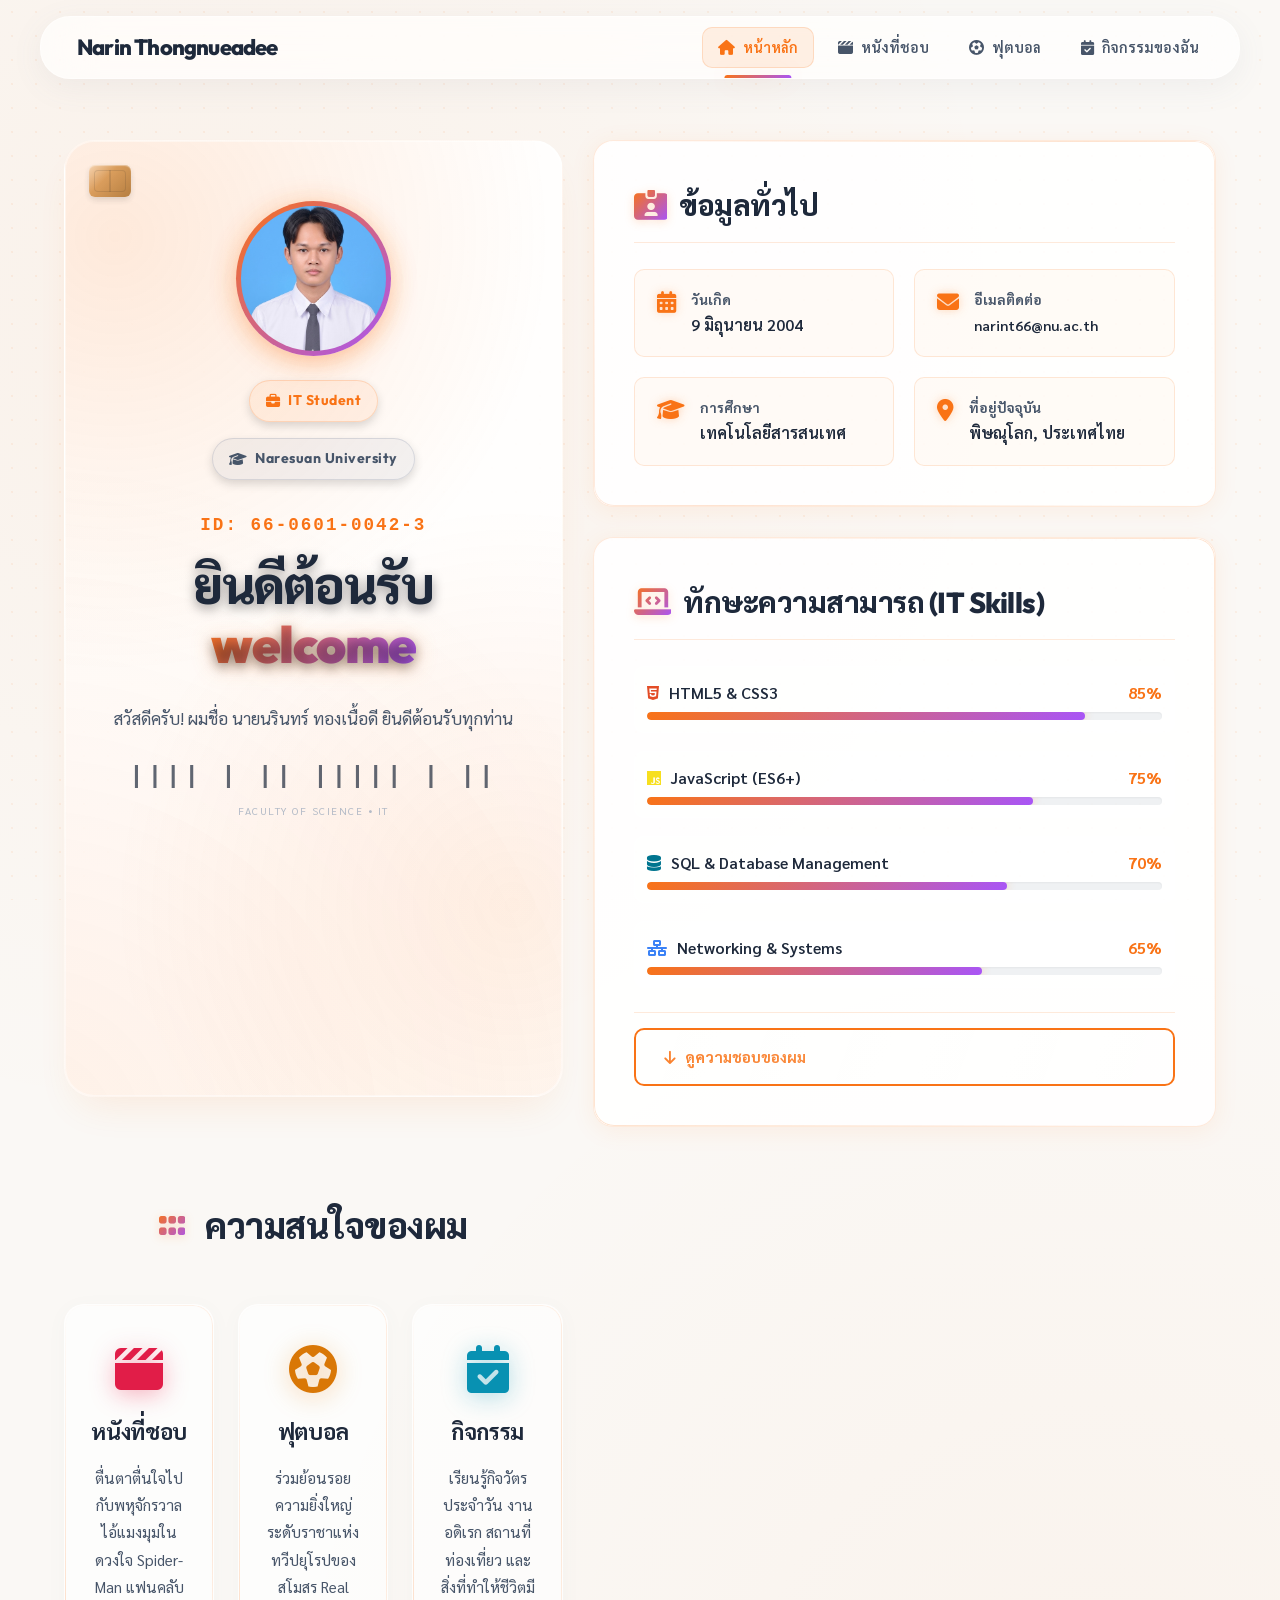
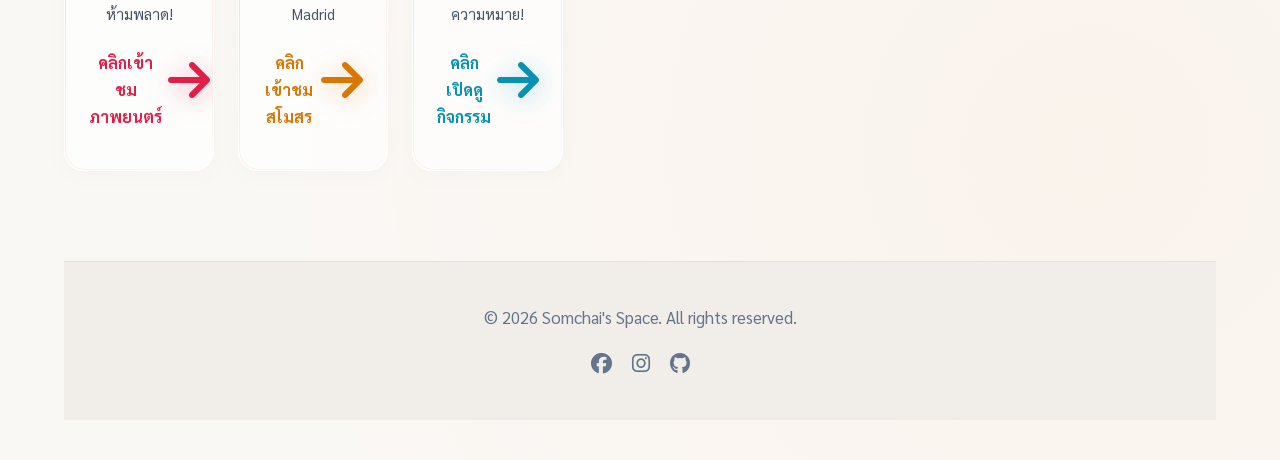
==== commit 8e91d83f: "design: upgrade index.html and style.css to 2-column premium glassmorphic student ID card and IT ski" ====
--- a/index.html
+++ b/index.html
@@ -21,11 +21,12 @@
     <div class="container animated-entry">
 
         <!-- การ์ดส่วนหัวต้อนรับ & โปรไฟล์หลัก -->
-
-        <div class="container animated-entry">
-        <div class="card card-premium-glow profile-hero">
-            <div class="profile-card-chip"></div>
-            <div class="avatar-wrapper">
+        <div class="grid-2 main-profile-grid" style="margin-top: 20px;">
+            
+            <!-- Left Column: Student Card -->
+            <div class="card card-premium-glow profile-hero">
+                <div class="profile-card-chip"></div>
+                <div class="avatar-wrapper">
                     <div class="avatar-inner" style="padding: 0; overflow: hidden;">
                         <img src="img/Student.jpg" alt="รูปภาพนักศึกษา นรินทร์"
                             style="width: 100%; height: 100%; object-fit: cover; display: block;">
@@ -33,55 +34,106 @@
                 </div>
                 <span class="badge"><i class="fa-solid fa-briefcase"></i> IT Student</span>
                 <span class="badge" style="background: rgba(100, 116, 139, 0.08); color: var(--text-secondary); border-color: rgba(100, 116, 139, 0.2);"><i class="fa-solid fa-graduation-cap"></i> Naresuan University</span>
-                <h1>ยินดีต้อนรับ <span class="gradient-text">welcome</span></h1>
-                <p
-                    style="max-width: 750px; margin: 0 auto; color: var(--text-secondary); font-size: 1.15rem; line-height: 1.8;">
+                
+                <div class="student-id-display" style="margin-top: 15px; font-family: monospace; font-size: 1.1rem; letter-spacing: 2px; color: var(--accent-profile); font-weight: 700;">
+                    ID: 66-0601-0042-3
+                </div>
+                
+                <h1 style="margin-top: 15px;">ยินดีต้อนรับ <span class="gradient-text">welcome</span></h1>
+                <p style="color: var(--text-secondary); font-size: 1.05rem; line-height: 1.7; margin-top: 10px;">
                     สวัสดีครับ! ผมชื่อ นายนรินทร์ ทองเนื้อดี ยินดีต้อนรับทุกท่าน
                 </p>
-            </div>
-
-            <div class="grid-1">
-                <!-- การ์ดประวัติส่วนตัวอย่างละเอียด -->
-                <div class="card card-premium-glow">
-                    <h2><i class="fa-solid fa-id-card-clip"></i>ข้อมูลทั่วไป</h2>
+                <div class="barcode-simulator" style="margin-top: 25px; opacity: 0.7;">
+                    <div style="font-family: monospace; font-size: 1.5rem; letter-spacing: 4px; color: var(--text-primary); font-weight: bold;">|||| | || ||||| | ||</div>
+                    <div style="font-size: 0.65rem; color: var(--text-muted); margin-top: 4px; letter-spacing: 1.5px;">FACULTY OF SCIENCE • IT</div>
+                </div>
+            </div>
+
+            <!-- Right Column: Academic Details & Skills -->
+            <div class="academic-details-block" style="display: flex; flex-direction: column; gap: 30px;">
+                <!-- General Info -->
+                <div class="card card-premium-glow" style="margin: 0;">
+                    <h2 style="margin-top: 0;"><i class="fa-solid fa-id-card-clip"></i>ข้อมูลทั่วไป</h2>
                     <div class="info-grid">
                         <div class="info-item">
                             <i class="fa-solid fa-calendar-days"></i>
                             <div>
-                                <strong
-                                    style="display:block; font-size:0.85rem; color:var(--text-secondary);">วันเกิด</strong>
+                                <strong style="display:block; font-size:0.85rem; color:var(--text-secondary);">วันเกิด</strong>
                                 <span style="font-weight:600;">9 มิถุนายน 2004</span>
                             </div>
                         </div>
                         <div class="info-item">
                             <i class="fa-solid fa-envelope"></i>
                             <div>
-                                <strong
-                                    style="display:block; font-size:0.85rem; color:var(--text-secondary);">อีเมลติดต่อ</strong>
-                                <span style="font-weight:600;">narint66@nu.ac.th</span>
+                                <strong style="display:block; font-size:0.85rem; color:var(--text-secondary);">อีเมลติดต่อ</strong>
+                                <span style="font-weight:600; font-size: 0.9rem;">narint66@nu.ac.th</span>
                             </div>
                         </div>
                         <div class="info-item">
                             <i class="fa-solid fa-graduation-cap"></i>
                             <div>
-                                <strong
-                                    style="display:block; font-size:0.85rem; color:var(--text-secondary);">การศึกษา</strong>
+                                <strong style="display:block; font-size:0.85rem; color:var(--text-secondary);">การศึกษา</strong>
                                 <span style="font-weight:600;">เทคโนโลยีสารสนเทศ </span>
                             </div>
                         </div>
                         <div class="info-item">
                             <i class="fa-solid fa-location-dot"></i>
                             <div>
-                                <strong
-                                    style="display:block; font-size:0.85rem; color:var(--text-secondary);">ที่อยู่ปัจจุบัน</strong>
+                                <strong style="display:block; font-size:0.85rem; color:var(--text-secondary);">ที่อยู่ปัจจุบัน</strong>
                                 <span style="font-weight:600;">พิษณุโลก, ประเทศไทย</span>
                             </div>
                         </div>
                     </div>
-                    <div
-                        style="margin-top: 32px; padding-top: 24px; border-top: 1px solid var(--border-light); display: flex; gap: 12px; justify-content: center;">
-                        <a href="#interests" class="btn btn-outline"><i
-                                class="fa-solid fa-arrow-down"></i>ดูความชอบของผม</a>
+                </div>
+
+                <!-- IT Skills Matrix -->
+                <div class="card card-premium-glow skill-matrix-card" style="margin: 0;">
+                    <h2><i class="fa-solid fa-laptop-code"></i> ทักษะความสามารถ (IT Skills)</h2>
+                    <div class="skills-dashboard-grid" style="display: flex; flex-direction: column; gap: 18px; margin-top: 15px;">
+                        
+                        <div class="skill-dash-item">
+                            <div style="display: flex; justify-content: space-between; margin-bottom: 6px;">
+                                <span style="font-weight: 600;"><i class="fa-brands fa-html5" style="color: #e34c26; margin-right: 6px;"></i> HTML5 & CSS3</span>
+                                <span style="color: var(--accent-profile); font-weight: 700;">85%</span>
+                            </div>
+                            <div class="skill-bar-track" style="height: 8px; background: rgba(100, 116, 139, 0.1); border-radius: 4px; overflow: hidden;">
+                                <div class="skill-bar-fill" style="height: 100%; width: 85%; background: var(--gradient-profile); border-radius: 4px; transition: var(--transition-smooth);"></div>
+                            </div>
+                        </div>
+
+                        <div class="skill-dash-item">
+                            <div style="display: flex; justify-content: space-between; margin-bottom: 6px;">
+                                <span style="font-weight: 600;"><i class="fa-brands fa-js" style="color: #f7df1e; margin-right: 6px;"></i> JavaScript (ES6+)</span>
+                                <span style="color: var(--accent-profile); font-weight: 700;">75%</span>
+                            </div>
+                            <div class="skill-bar-track" style="height: 8px; background: rgba(100, 116, 139, 0.1); border-radius: 4px; overflow: hidden;">
+                                <div class="skill-bar-fill" style="height: 100%; width: 75%; background: var(--gradient-profile); border-radius: 4px; transition: var(--transition-smooth);"></div>
+                            </div>
+                        </div>
+
+                        <div class="skill-dash-item">
+                            <div style="display: flex; justify-content: space-between; margin-bottom: 6px;">
+                                <span style="font-weight: 600;"><i class="fa-solid fa-database" style="color: #00758f; margin-right: 6px;"></i> SQL & Database Management</span>
+                                <span style="color: var(--accent-profile); font-weight: 700;">70%</span>
+                            </div>
+                            <div class="skill-bar-track" style="height: 8px; background: rgba(100, 116, 139, 0.1); border-radius: 4px; overflow: hidden;">
+                                <div class="skill-bar-fill" style="height: 100%; width: 70%; background: var(--gradient-profile); border-radius: 4px; transition: var(--transition-smooth);"></div>
+                            </div>
+                        </div>
+
+                        <div class="skill-dash-item">
+                            <div style="display: flex; justify-content: space-between; margin-bottom: 6px;">
+                                <span style="font-weight: 600;"><i class="fa-solid fa-network-wired" style="color: #3b82f6; margin-right: 6px;"></i> Networking & Systems</span>
+                                <span style="color: var(--accent-profile); font-weight: 700;">65%</span>
+                            </div>
+                            <div class="skill-bar-track" style="height: 8px; background: rgba(100, 116, 139, 0.1); border-radius: 4px; overflow: hidden;">
+                                <div class="skill-bar-fill" style="height: 100%; width: 65%; background: var(--gradient-profile); border-radius: 4px; transition: var(--transition-smooth);"></div>
+                            </div>
+                        </div>
+
+                    </div>
+                    <div style="margin-top: 24px; text-align: center; border-top: 1px solid var(--border-light); padding-top: 15px;">
+                        <a href="#interests" class="btn btn-outline" style="width: 100%;"><i class="fa-solid fa-arrow-down"></i>ดูความชอบของผม</a>
                     </div>
                 </div>
             </div>
--- a/style.css
+++ b/style.css
@@ -519,6 +519,7 @@
     text-align: center;
     padding: 60px 24px;
     background: 
+        radial-gradient(circle at -40px calc(100% + 40px), rgba(249, 115, 22, 0.1) 0%, transparent 60%),
         radial-gradient(circle at 10% 10%, rgba(var(--accent-profile-rgb), 0.15), transparent 45%),
         radial-gradient(circle at 90% 80%, rgba(var(--accent-profile-rgb), 0.10), transparent 45%),
         var(--bg-card);
@@ -529,6 +530,14 @@
         inset 0 0 0 1px rgba(255, 255, 255, 0.4);
     position: relative;
     overflow: hidden;
+    transition: var(--transition-smooth);
+}
+
+.profile-hero:hover {
+    transform: translateY(-5px);
+    box-shadow: 
+        0 30px 60px -20px rgba(249, 115, 22, 0.25),
+        inset 0 0 0 1.5px rgba(249, 115, 22, 0.3);
 }
 
 /* Digital student card decorations */
@@ -539,21 +548,36 @@
     right: 24px;
     font-size: 0.75rem;
     font-weight: 800;
-    color: rgba(249, 115, 22, 0.35);
+    color: rgba(249, 115, 22, 0.45);
     letter-spacing: 2px;
     font-family: var(--font-heading);
 }
 
+/* Hologram light sweep effect */
 .profile-hero::after {
     content: '';
     position: absolute;
-    bottom: -80px;
-    left: -80px;
-    width: 250px;
-    height: 250px;
-    border-radius: 50%;
-    background: radial-gradient(circle, rgba(249, 115, 22, 0.08) 0%, transparent 70%);
+    top: 0;
+    left: -150%;
+    width: 60%;
+    height: 100%;
+    background: linear-gradient(
+        90deg,
+        transparent,
+        rgba(255, 255, 255, 0.05) 15%,
+        rgba(255, 255, 255, 0.45) 50%,
+        rgba(255, 255, 255, 0.05) 85%,
+        transparent
+    );
+    transform: skewX(-25deg);
     pointer-events: none;
+    z-index: 3;
+    transition: none;
+}
+
+.profile-hero:hover::after {
+    left: 150%;
+    transition: all 1.5s cubic-bezier(0.16, 1, 0.3, 1);
 }
 
 .avatar-wrapper {
@@ -584,7 +608,7 @@
 
 @keyframes float {
     0%, 100% { transform: translateY(0px) rotate(0deg); }
-    50% { transform: translateY(-12px) rotate(3deg); }
+    50% { transform: translateY(-8px) rotate(2deg); }
 }
 
 .info-grid {
@@ -2657,4 +2681,51 @@
     }
 }
 
-
+/* Academic IT Skills Dashboard styling */
+.skills-dashboard-grid {
+    display: flex;
+    flex-direction: column;
+    gap: 18px;
+    margin-top: 15px;
+}
+
+.skill-dash-item {
+    padding: 12px;
+    border-radius: var(--radius-sm);
+    background: rgba(255, 255, 255, 0.3);
+    border: 1px solid rgba(255, 255, 255, 0.4);
+    transition: var(--transition-smooth);
+}
+
+.skill-dash-item:hover {
+    background: rgba(255, 255, 255, 0.7);
+    border-color: rgba(249, 115, 22, 0.2);
+    transform: translateX(4px);
+}
+
+.skill-bar-track {
+    height: 8px;
+    background: rgba(100, 116, 139, 0.1);
+    border-radius: 4px;
+    overflow: hidden;
+    margin-top: 6px;
+    box-shadow: inset 0 1px 2px rgba(0, 0, 0, 0.05);
+}
+
+.skill-bar-fill {
+    height: 100%;
+    background: var(--accent-gradient);
+    border-radius: 4px;
+    box-shadow: 0 0 10px rgba(var(--accent-profile-rgb), 0.3);
+    transition: var(--transition-smooth);
+}
+
+/* Adjust layout on desktop for main profile section */
+@media (min-width: 769px) {
+    .main-profile-grid {
+        grid-template-columns: 1fr 1.25fr;
+        align-items: stretch;
+    }
+}
+
+
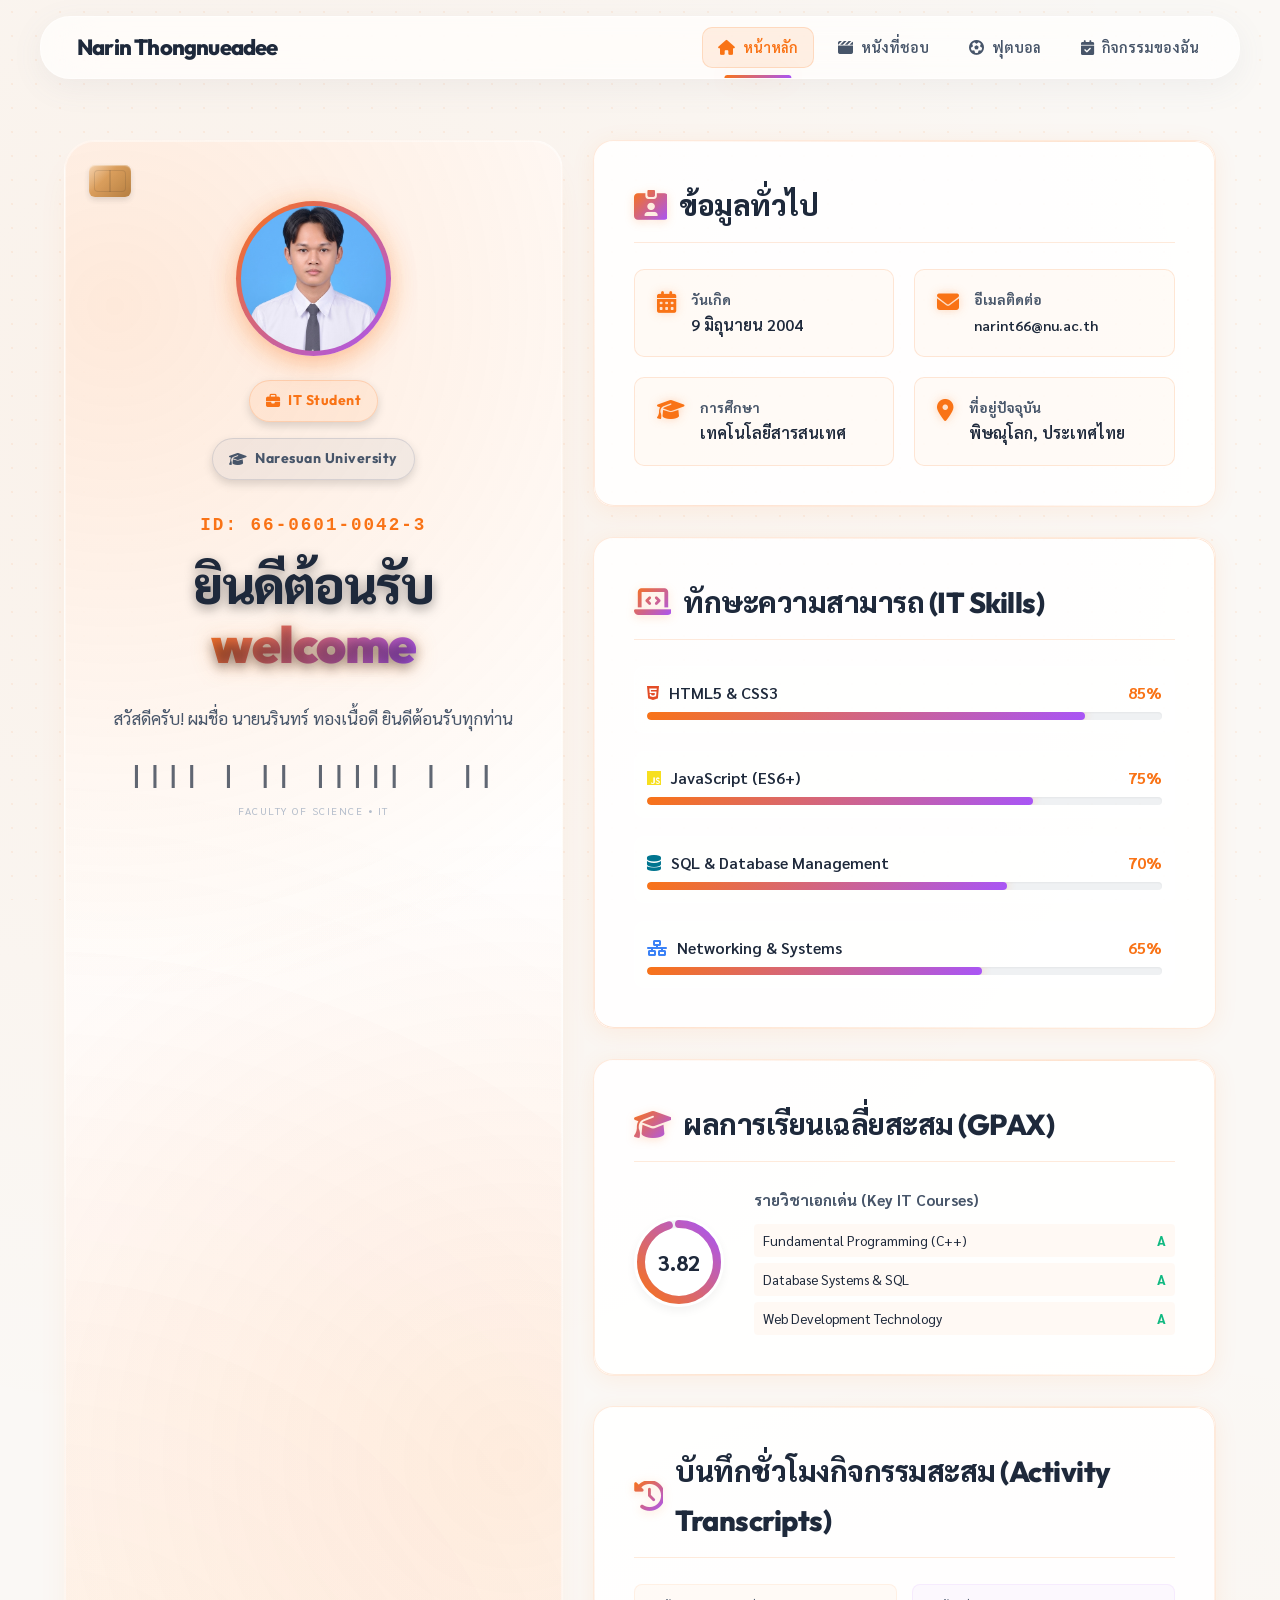
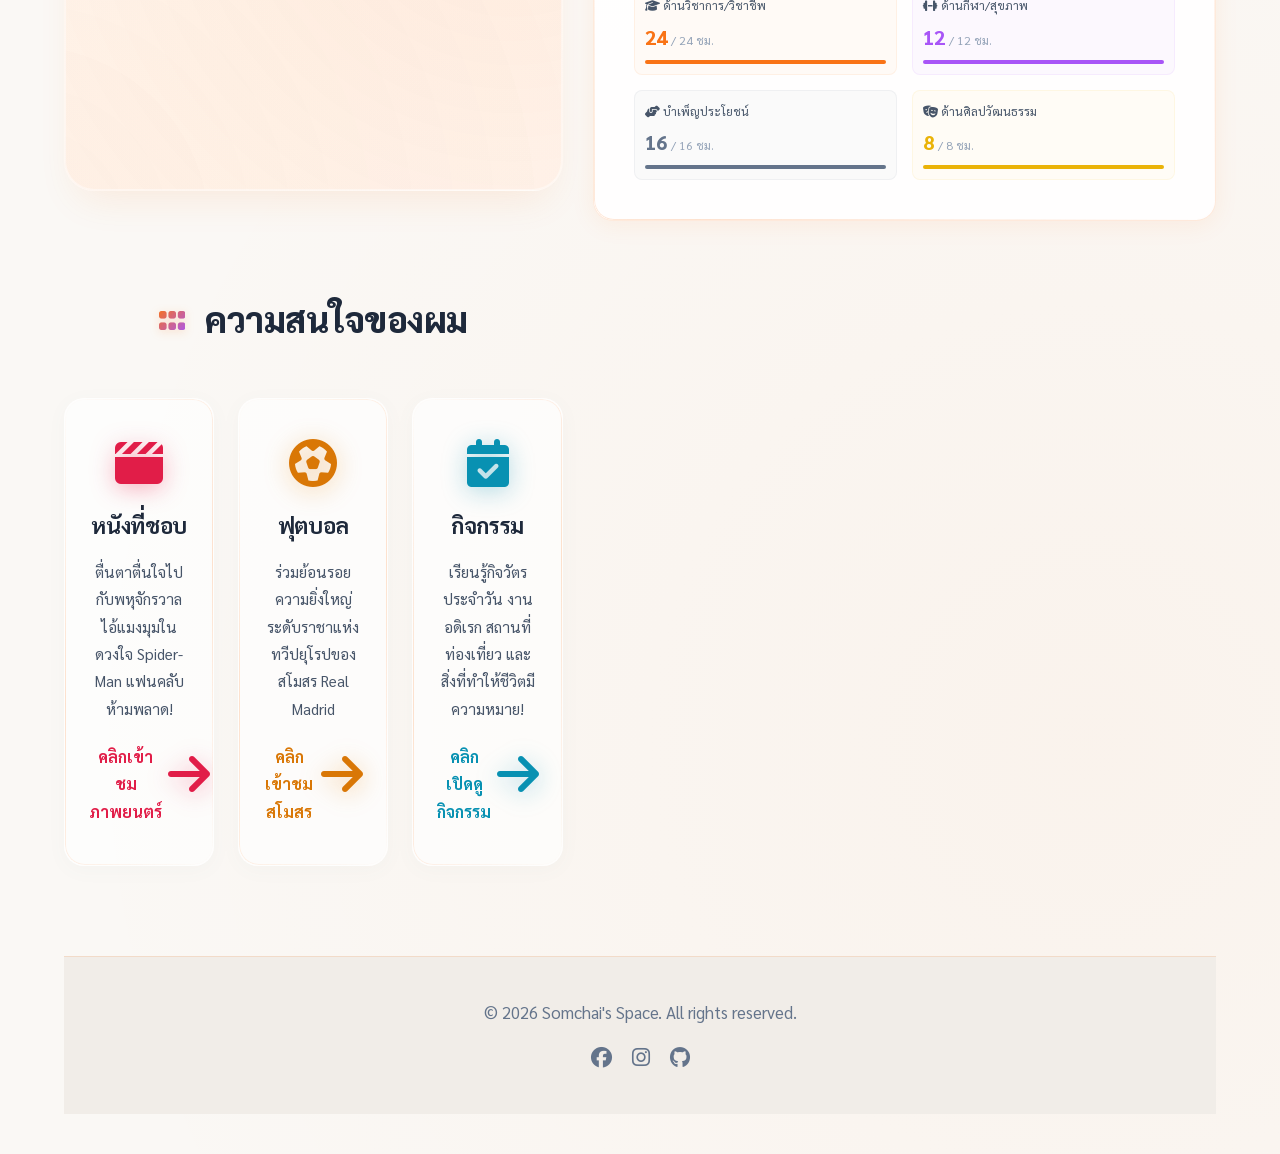
==== commit baa1e32b: "design: expand university portfolio features with GPAX, Key IT Courses, and Student Activity Hours d" ====
--- a/index.html
+++ b/index.html
@@ -132,8 +132,94 @@
                         </div>
 
                     </div>
-                    <div style="margin-top: 24px; text-align: center; border-top: 1px solid var(--border-light); padding-top: 15px;">
-                        <a href="#interests" class="btn btn-outline" style="width: 100%;"><i class="fa-solid fa-arrow-down"></i>ดูความชอบของผม</a>
+                </div>
+
+                <!-- GPAX & Academic Results -->
+                <div class="card card-premium-glow academic-transcript-card" style="margin: 0;">
+                    <h2 style="margin-top: 0;"><i class="fa-solid fa-graduation-cap"></i> ผลการเรียนเฉลี่ยสะสม (GPAX)</h2>
+                    <div style="display: grid; grid-template-columns: 100px 1fr; gap: 20px; align-items: center; margin-top: 15px;">
+                        <div class="gpax-circle-wrapper" style="position: relative; width: 90px; height: 90px;">
+                            <svg class="progress-ring" width="90" height="90">
+                                <circle class="progress-ring__background" stroke="rgba(100, 116, 139, 0.1)" stroke-width="8" fill="transparent" r="38" cx="45" cy="45"/>
+                                <circle class="progress-ring__circle" stroke="url(#gpaxGradient)" stroke-width="8" stroke-dasharray="238.76" stroke-dashoffset="10.74" stroke-linecap="round" fill="transparent" r="38" cx="45" cy="45"/>
+                                <defs>
+                                    <linearGradient id="gpaxGradient" x1="0%" y1="0%" x2="100%" y2="100%">
+                                        <stop offset="0%" stop-color="#f97316" />
+                                        <stop offset="100%" stop-color="#a855f7" />
+                                    </linearGradient>
+                                </defs>
+                            </svg>
+                            <div class="gpax-value" style="position: absolute; top: 50%; left: 50%; transform: translate(-50%, -50%); font-size: 1.35rem; font-weight: 800; color: var(--text-primary);">3.82</div>
+                        </div>
+                        <div class="course-list-wrap">
+                            <h4 style="margin: 0 0 10px 0; color: var(--text-secondary); font-size: 0.95rem;">รายวิชาเอกเด่น (Key IT Courses)</h4>
+                            <div style="display: flex; flex-direction: column; gap: 6px;">
+                                <div class="course-item" style="display: flex; justify-content: space-between; font-size: 0.85rem; padding: 4px 8px; background: rgba(var(--accent-profile-rgb), 0.04); border-radius: 4px;">
+                                    <span>Fundamental Programming (C++)</span>
+                                    <span style="font-weight: 700; color: #10b981;">A</span>
+                                </div>
+                                <div class="course-item" style="display: flex; justify-content: space-between; font-size: 0.85rem; padding: 4px 8px; background: rgba(var(--accent-profile-rgb), 0.04); border-radius: 4px;">
+                                    <span>Database Systems & SQL</span>
+                                    <span style="font-weight: 700; color: #10b981;">A</span>
+                                </div>
+                                <div class="course-item" style="display: flex; justify-content: space-between; font-size: 0.85rem; padding: 4px 8px; background: rgba(var(--accent-profile-rgb), 0.04); border-radius: 4px;">
+                                    <span>Web Development Technology</span>
+                                    <span style="font-weight: 700; color: #10b981;">A</span>
+                                </div>
+                            </div>
+                        </div>
+                    </div>
+                </div>
+
+                <!-- Student Activity Hours Tracker -->
+                <div class="card card-premium-glow activity-hours-card" style="margin: 0;">
+                    <h2 style="margin-top: 0;"><i class="fa-solid fa-clock-rotate-left"></i> บันทึกชั่วโมงกิจกรรมสะสม (Activity Transcripts)</h2>
+                    <div style="display: grid; grid-template-columns: repeat(2, 1fr); gap: 15px; margin-top: 15px;">
+                        
+                        <div class="activity-hour-box" style="padding: 10px; background: rgba(249, 115, 22, 0.03); border: 1px solid rgba(249, 115, 22, 0.08); border-radius: 8px;">
+                            <div style="font-size: 0.75rem; color: var(--text-secondary); margin-bottom: 4px;"><i class="fa-solid fa-graduation-cap"></i> ด้านวิชาการ/วิชาชีพ</div>
+                            <div style="display: flex; align-items: baseline; gap: 4px;">
+                                <span style="font-size: 1.25rem; font-weight: 800; color: var(--accent-profile);">24</span>
+                                <span style="font-size: 0.75rem; color: var(--text-muted);">/ 24 ชม.</span>
+                            </div>
+                            <div style="width: 100%; height: 4px; background: rgba(100, 116, 139, 0.1); border-radius: 2px; overflow: hidden; margin-top: 6px;">
+                                <div style="width: 100%; height: 100%; background: var(--accent-profile);"></div>
+                            </div>
+                        </div>
+
+                        <div class="activity-hour-box" style="padding: 10px; background: rgba(168, 85, 247, 0.03); border: 1px solid rgba(168, 85, 247, 0.08); border-radius: 8px;">
+                            <div style="font-size: 0.75rem; color: var(--text-secondary); margin-bottom: 4px;"><i class="fa-solid fa-dumbbell"></i> ด้านกีฬา/สุขภาพ</div>
+                            <div style="display: flex; align-items: baseline; gap: 4px;">
+                                <span style="font-size: 1.25rem; font-weight: 800; color: #a855f7;">12</span>
+                                <span style="font-size: 0.75rem; color: var(--text-muted);">/ 12 ชม.</span>
+                            </div>
+                            <div style="width: 100%; height: 4px; background: rgba(100, 116, 139, 0.1); border-radius: 2px; overflow: hidden; margin-top: 6px;">
+                                <div style="width: 100%; height: 100%; background: #a855f7;"></div>
+                            </div>
+                        </div>
+
+                        <div class="activity-hour-box" style="padding: 10px; background: rgba(100, 116, 139, 0.03); border: 1px solid rgba(100, 116, 139, 0.08); border-radius: 8px;">
+                            <div style="font-size: 0.75rem; color: var(--text-secondary); margin-bottom: 4px;"><i class="fa-solid fa-handshake-angle"></i> บำเพ็ญประโยชน์</div>
+                            <div style="display: flex; align-items: baseline; gap: 4px;">
+                                <span style="font-size: 1.25rem; font-weight: 800; color: #64748b;">16</span>
+                                <span style="font-size: 0.75rem; color: var(--text-muted);">/ 16 ชม.</span>
+                            </div>
+                            <div style="width: 100%; height: 4px; background: rgba(100, 116, 139, 0.1); border-radius: 2px; overflow: hidden; margin-top: 6px;">
+                                <div style="width: 100%; height: 100%; background: #64748b;"></div>
+                            </div>
+                        </div>
+
+                        <div class="activity-hour-box" style="padding: 10px; background: rgba(234, 179, 8, 0.03); border: 1px solid rgba(234, 179, 8, 0.08); border-radius: 8px;">
+                            <div style="font-size: 0.75rem; color: var(--text-secondary); margin-bottom: 4px;"><i class="fa-solid fa-masks-theater"></i> ด้านศิลปวัฒนธรรม</div>
+                            <div style="display: flex; align-items: baseline; gap: 4px;">
+                                <span style="font-size: 1.25rem; font-weight: 800; color: #eab308;">8</span>
+                                <span style="font-size: 0.75rem; color: var(--text-muted);">/ 8 ชม.</span>
+                            </div>
+                            <div style="width: 100%; height: 4px; background: rgba(100, 116, 139, 0.1); border-radius: 2px; overflow: hidden; margin-top: 6px;">
+                                <div style="width: 100%; height: 100%; background: #eab308;"></div>
+                            </div>
+                        </div>
+
                     </div>
                 </div>
             </div>
--- a/style.css
+++ b/style.css
@@ -2728,4 +2728,44 @@
     }
 }
 
-
+/* GPAX Progress Ring Styling */
+.progress-ring {
+    transform: rotate(-90deg);
+}
+
+.progress-ring__circle {
+    transition: stroke-dashoffset 0.35s;
+    transform-origin: 50% 50%;
+}
+
+.gpax-circle-wrapper {
+    display: flex;
+    align-items: center;
+    justify-content: center;
+    background: rgba(255, 255, 255, 0.4);
+    border-radius: 50%;
+    box-shadow: 0 4px 10px rgba(0, 0, 0, 0.05);
+}
+
+/* Course item styling */
+.course-item {
+    transition: var(--transition-smooth);
+    border: 1px solid transparent;
+}
+
+.course-item:hover {
+    background: rgba(249, 115, 22, 0.08) !important;
+    border-color: rgba(249, 115, 22, 0.15);
+    transform: translateX(4px);
+}
+
+/* Activity hour box hover animations */
+.activity-hour-box {
+    transition: var(--transition-smooth);
+}
+
+.activity-hour-box:hover {
+    transform: translateY(-2px);
+    background: rgba(255, 255, 255, 0.6) !important;
+    box-shadow: 0 4px 12px rgba(0, 0, 0, 0.04);
+}
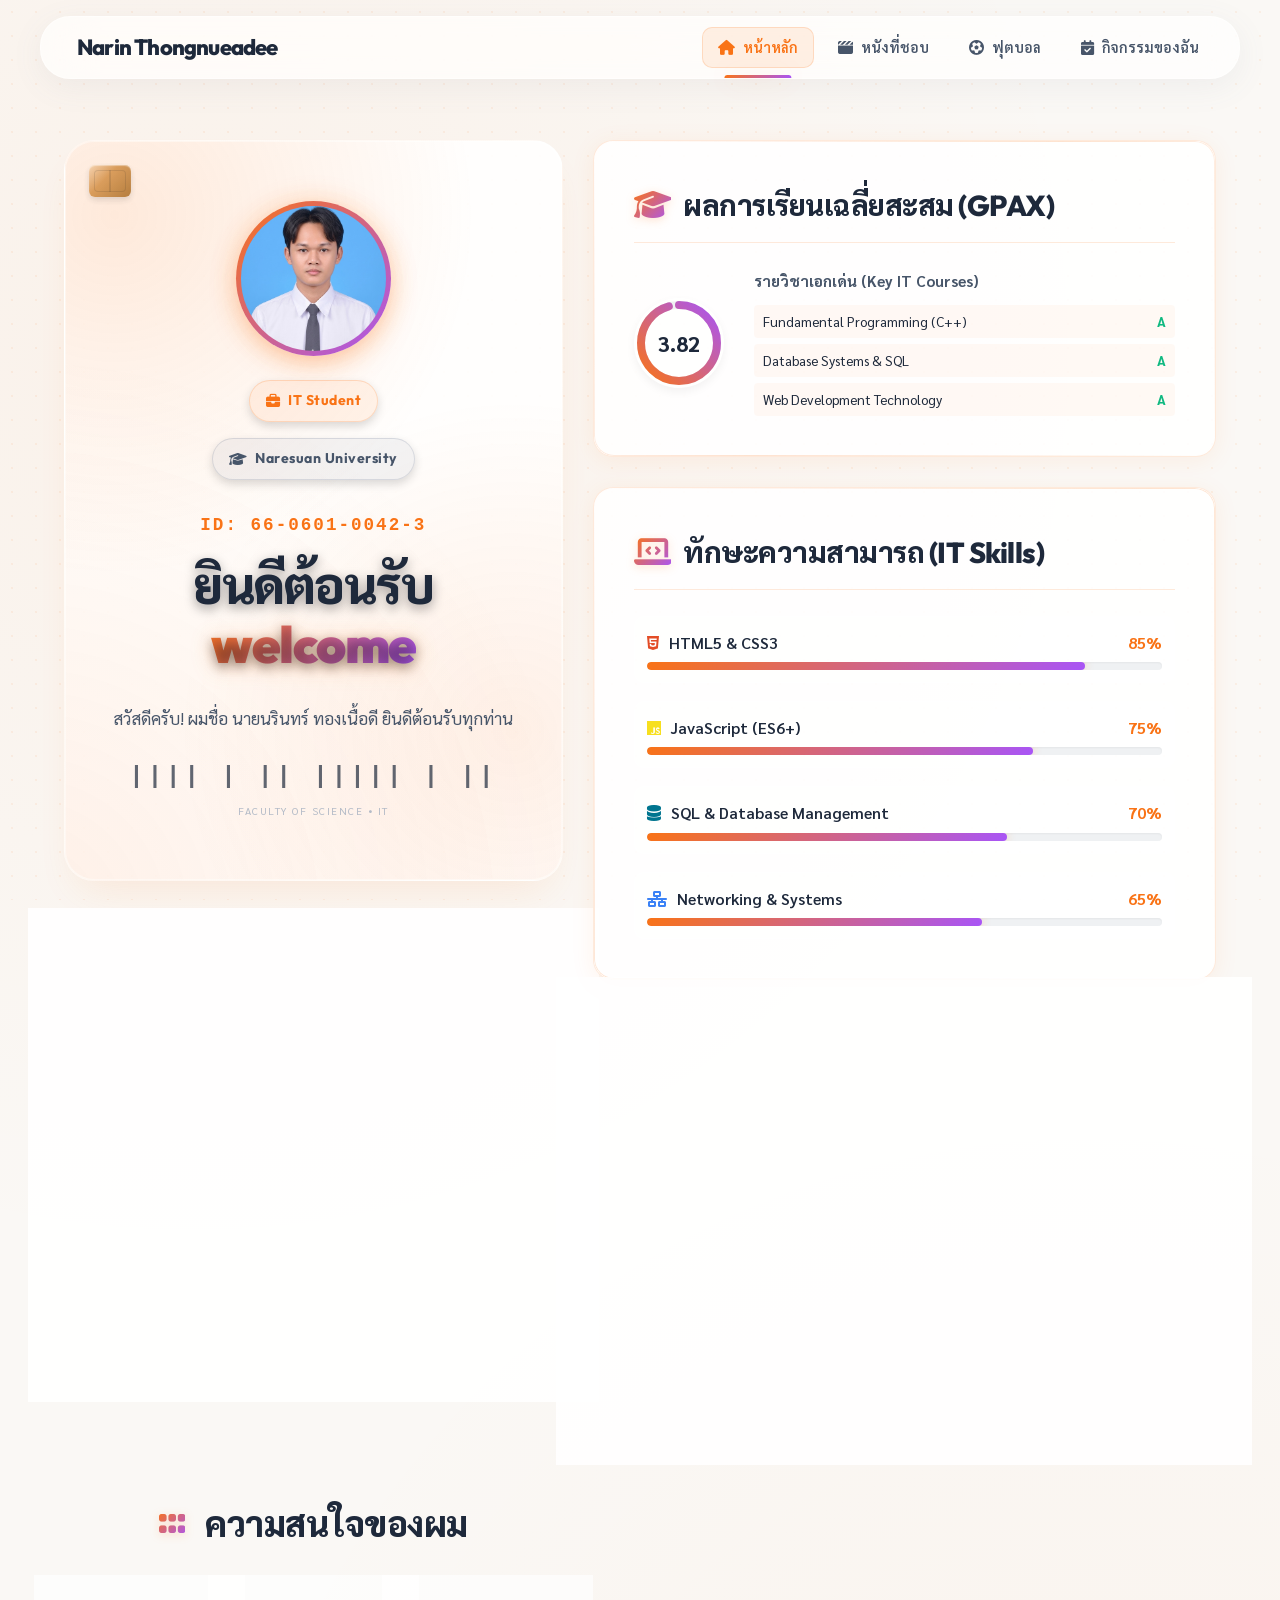
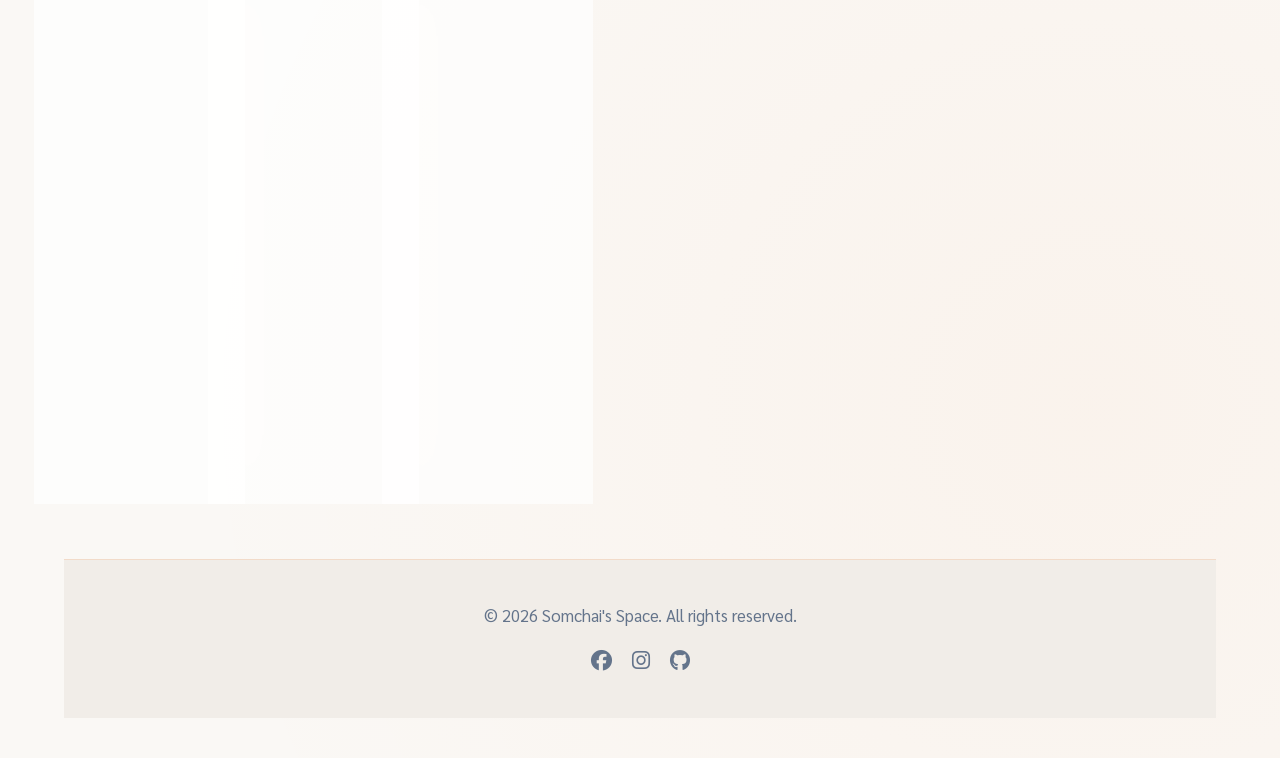
==== commit 70938bbf: "design: reorganize columns in index.html to create a perfectly balanced academic layout" ====
--- a/index.html
+++ b/index.html
@@ -23,34 +23,34 @@
         <!-- การ์ดส่วนหัวต้อนรับ & โปรไฟล์หลัก -->
         <div class="grid-2 main-profile-grid" style="margin-top: 20px;">
             
-            <!-- Left Column: Student Card -->
-            <div class="card card-premium-glow profile-hero">
-                <div class="profile-card-chip"></div>
-                <div class="avatar-wrapper">
-                    <div class="avatar-inner" style="padding: 0; overflow: hidden;">
-                        <img src="img/Student.jpg" alt="รูปภาพนักศึกษา นรินทร์"
-                            style="width: 100%; height: 100%; object-fit: cover; display: block;">
-                    </div>
-                </div>
-                <span class="badge"><i class="fa-solid fa-briefcase"></i> IT Student</span>
-                <span class="badge" style="background: rgba(100, 116, 139, 0.08); color: var(--text-secondary); border-color: rgba(100, 116, 139, 0.2);"><i class="fa-solid fa-graduation-cap"></i> Naresuan University</span>
-                
-                <div class="student-id-display" style="margin-top: 15px; font-family: monospace; font-size: 1.1rem; letter-spacing: 2px; color: var(--accent-profile); font-weight: 700;">
-                    ID: 66-0601-0042-3
-                </div>
-                
-                <h1 style="margin-top: 15px;">ยินดีต้อนรับ <span class="gradient-text">welcome</span></h1>
-                <p style="color: var(--text-secondary); font-size: 1.05rem; line-height: 1.7; margin-top: 10px;">
-                    สวัสดีครับ! ผมชื่อ นายนรินทร์ ทองเนื้อดี ยินดีต้อนรับทุกท่าน
-                </p>
-                <div class="barcode-simulator" style="margin-top: 25px; opacity: 0.7;">
-                    <div style="font-family: monospace; font-size: 1.5rem; letter-spacing: 4px; color: var(--text-primary); font-weight: bold;">|||| | || ||||| | ||</div>
-                    <div style="font-size: 0.65rem; color: var(--text-muted); margin-top: 4px; letter-spacing: 1.5px;">FACULTY OF SCIENCE • IT</div>
-                </div>
-            </div>
-
-            <!-- Right Column: Academic Details & Skills -->
-            <div class="academic-details-block" style="display: flex; flex-direction: column; gap: 30px;">
+            <!-- Left Column: Student Profile & Identification -->
+            <div class="profile-left-column" style="display: flex; flex-direction: column; gap: 30px;">
+                <!-- Student Card -->
+                <div class="card card-premium-glow profile-hero">
+                    <div class="profile-card-chip"></div>
+                    <div class="avatar-wrapper">
+                        <div class="avatar-inner" style="padding: 0; overflow: hidden;">
+                            <img src="img/Student.jpg" alt="รูปภาพนักศึกษา นรินทร์"
+                                style="width: 100%; height: 100%; object-fit: cover; display: block;">
+                        </div>
+                    </div>
+                    <span class="badge"><i class="fa-solid fa-briefcase"></i> IT Student</span>
+                    <span class="badge" style="background: rgba(100, 116, 139, 0.08); color: var(--text-secondary); border-color: rgba(100, 116, 139, 0.2);"><i class="fa-solid fa-graduation-cap"></i> Naresuan University</span>
+                    
+                    <div class="student-id-display" style="margin-top: 15px; font-family: monospace; font-size: 1.1rem; letter-spacing: 2px; color: var(--accent-profile); font-weight: 700;">
+                        ID: 66-0601-0042-3
+                    </div>
+                    
+                    <h1 style="margin-top: 15px;">ยินดีต้อนรับ <span class="gradient-text">welcome</span></h1>
+                    <p style="color: var(--text-secondary); font-size: 1.05rem; line-height: 1.7; margin-top: 10px;">
+                        สวัสดีครับ! ผมชื่อ นายนรินทร์ ทองเนื้อดี ยินดีต้อนรับทุกท่าน
+                    </p>
+                    <div class="barcode-simulator" style="margin-top: 25px; opacity: 0.7;">
+                        <div style="font-family: monospace; font-size: 1.5rem; letter-spacing: 4px; color: var(--text-primary); font-weight: bold;">|||| | || ||||| | ||</div>
+                        <div style="font-size: 0.65rem; color: var(--text-muted); margin-top: 4px; letter-spacing: 1.5px;">FACULTY OF SCIENCE • IT</div>
+                    </div>
+                </div>
+
                 <!-- General Info -->
                 <div class="card card-premium-glow" style="margin: 0;">
                     <h2 style="margin-top: 0;"><i class="fa-solid fa-id-card-clip"></i>ข้อมูลทั่วไป</h2>
@@ -85,55 +85,11 @@
                         </div>
                     </div>
                 </div>
-
-                <!-- IT Skills Matrix -->
-                <div class="card card-premium-glow skill-matrix-card" style="margin: 0;">
-                    <h2><i class="fa-solid fa-laptop-code"></i> ทักษะความสามารถ (IT Skills)</h2>
-                    <div class="skills-dashboard-grid" style="display: flex; flex-direction: column; gap: 18px; margin-top: 15px;">
-                        
-                        <div class="skill-dash-item">
-                            <div style="display: flex; justify-content: space-between; margin-bottom: 6px;">
-                                <span style="font-weight: 600;"><i class="fa-brands fa-html5" style="color: #e34c26; margin-right: 6px;"></i> HTML5 & CSS3</span>
-                                <span style="color: var(--accent-profile); font-weight: 700;">85%</span>
-                            </div>
-                            <div class="skill-bar-track" style="height: 8px; background: rgba(100, 116, 139, 0.1); border-radius: 4px; overflow: hidden;">
-                                <div class="skill-bar-fill" style="height: 100%; width: 85%; background: var(--gradient-profile); border-radius: 4px; transition: var(--transition-smooth);"></div>
-                            </div>
-                        </div>
-
-                        <div class="skill-dash-item">
-                            <div style="display: flex; justify-content: space-between; margin-bottom: 6px;">
-                                <span style="font-weight: 600;"><i class="fa-brands fa-js" style="color: #f7df1e; margin-right: 6px;"></i> JavaScript (ES6+)</span>
-                                <span style="color: var(--accent-profile); font-weight: 700;">75%</span>
-                            </div>
-                            <div class="skill-bar-track" style="height: 8px; background: rgba(100, 116, 139, 0.1); border-radius: 4px; overflow: hidden;">
-                                <div class="skill-bar-fill" style="height: 100%; width: 75%; background: var(--gradient-profile); border-radius: 4px; transition: var(--transition-smooth);"></div>
-                            </div>
-                        </div>
-
-                        <div class="skill-dash-item">
-                            <div style="display: flex; justify-content: space-between; margin-bottom: 6px;">
-                                <span style="font-weight: 600;"><i class="fa-solid fa-database" style="color: #00758f; margin-right: 6px;"></i> SQL & Database Management</span>
-                                <span style="color: var(--accent-profile); font-weight: 700;">70%</span>
-                            </div>
-                            <div class="skill-bar-track" style="height: 8px; background: rgba(100, 116, 139, 0.1); border-radius: 4px; overflow: hidden;">
-                                <div class="skill-bar-fill" style="height: 100%; width: 70%; background: var(--gradient-profile); border-radius: 4px; transition: var(--transition-smooth);"></div>
-                            </div>
-                        </div>
-
-                        <div class="skill-dash-item">
-                            <div style="display: flex; justify-content: space-between; margin-bottom: 6px;">
-                                <span style="font-weight: 600;"><i class="fa-solid fa-network-wired" style="color: #3b82f6; margin-right: 6px;"></i> Networking & Systems</span>
-                                <span style="color: var(--accent-profile); font-weight: 700;">65%</span>
-                            </div>
-                            <div class="skill-bar-track" style="height: 8px; background: rgba(100, 116, 139, 0.1); border-radius: 4px; overflow: hidden;">
-                                <div class="skill-bar-fill" style="height: 100%; width: 65%; background: var(--gradient-profile); border-radius: 4px; transition: var(--transition-smooth);"></div>
-                            </div>
-                        </div>
-
-                    </div>
-                </div>
-
+            </div>
+
+            <!-- Right Column: Academic & Skills Dashboard -->
+            <div class="academic-details-block" style="display: flex; flex-direction: column; gap: 30px;">
+                
                 <!-- GPAX & Academic Results -->
                 <div class="card card-premium-glow academic-transcript-card" style="margin: 0;">
                     <h2 style="margin-top: 0;"><i class="fa-solid fa-graduation-cap"></i> ผลการเรียนเฉลี่ยสะสม (GPAX)</h2>
@@ -171,6 +127,54 @@
                     </div>
                 </div>
 
+                <!-- IT Skills Matrix -->
+                <div class="card card-premium-glow skill-matrix-card" style="margin: 0;">
+                    <h2><i class="fa-solid fa-laptop-code"></i> ทักษะความสามารถ (IT Skills)</h2>
+                    <div class="skills-dashboard-grid" style="display: flex; flex-direction: column; gap: 18px; margin-top: 15px;">
+                        
+                        <div class="skill-dash-item">
+                            <div style="display: flex; justify-content: space-between; margin-bottom: 6px;">
+                                <span style="font-weight: 600;"><i class="fa-brands fa-html5" style="color: #e34c26; margin-right: 6px;"></i> HTML5 & CSS3</span>
+                                <span style="color: var(--accent-profile); font-weight: 700;">85%</span>
+                            </div>
+                            <div class="skill-bar-track" style="height: 8px; background: rgba(100, 116, 139, 0.1); border-radius: 4px; overflow: hidden;">
+                                <div class="skill-bar-fill" style="height: 100%; width: 85%; background: var(--gradient-profile); border-radius: 4px; transition: var(--transition-smooth);"></div>
+                            </div>
+                        </div>
+
+                        <div class="skill-dash-item">
+                            <div style="display: flex; justify-content: space-between; margin-bottom: 6px;">
+                                <span style="font-weight: 600;"><i class="fa-brands fa-js" style="color: #f7df1e; margin-right: 6px;"></i> JavaScript (ES6+)</span>
+                                <span style="color: var(--accent-profile); font-weight: 700;">75%</span>
+                            </div>
+                            <div class="skill-bar-track" style="height: 8px; background: rgba(100, 116, 139, 0.1); border-radius: 4px; overflow: hidden;">
+                                <div class="skill-bar-fill" style="height: 100%; width: 75%; background: var(--gradient-profile); border-radius: 4px; transition: var(--transition-smooth);"></div>
+                            </div>
+                        </div>
+
+                        <div class="skill-dash-item">
+                            <div style="display: flex; justify-content: space-between; margin-bottom: 6px;">
+                                <span style="font-weight: 600;"><i class="fa-solid fa-database" style="color: #00758f; margin-right: 6px;"></i> SQL & Database Management</span>
+                                <span style="color: var(--accent-profile); font-weight: 700;">70%</span>
+                            </div>
+                            <div class="skill-bar-track" style="height: 8px; background: rgba(100, 116, 139, 0.1); border-radius: 4px; overflow: hidden;">
+                                <div class="skill-bar-fill" style="height: 100%; width: 70%; background: var(--gradient-profile); border-radius: 4px; transition: var(--transition-smooth);"></div>
+                            </div>
+                        </div>
+
+                        <div class="skill-dash-item">
+                            <div style="display: flex; justify-content: space-between; margin-bottom: 6px;">
+                                <span style="font-weight: 600;"><i class="fa-solid fa-network-wired" style="color: #3b82f6; margin-right: 6px;"></i> Networking & Systems</span>
+                                <span style="color: var(--accent-profile); font-weight: 700;">65%</span>
+                            </div>
+                            <div class="skill-bar-track" style="height: 8px; background: rgba(100, 116, 139, 0.1); border-radius: 4px; overflow: hidden;">
+                                <div class="skill-bar-fill" style="height: 100%; width: 65%; background: var(--gradient-profile); border-radius: 4px; transition: var(--transition-smooth);"></div>
+                            </div>
+                        </div>
+
+                    </div>
+                </div>
+
                 <!-- Student Activity Hours Tracker -->
                 <div class="card card-premium-glow activity-hours-card" style="margin: 0;">
                     <h2 style="margin-top: 0;"><i class="fa-solid fa-clock-rotate-left"></i> บันทึกชั่วโมงกิจกรรมสะสม (Activity Transcripts)</h2>
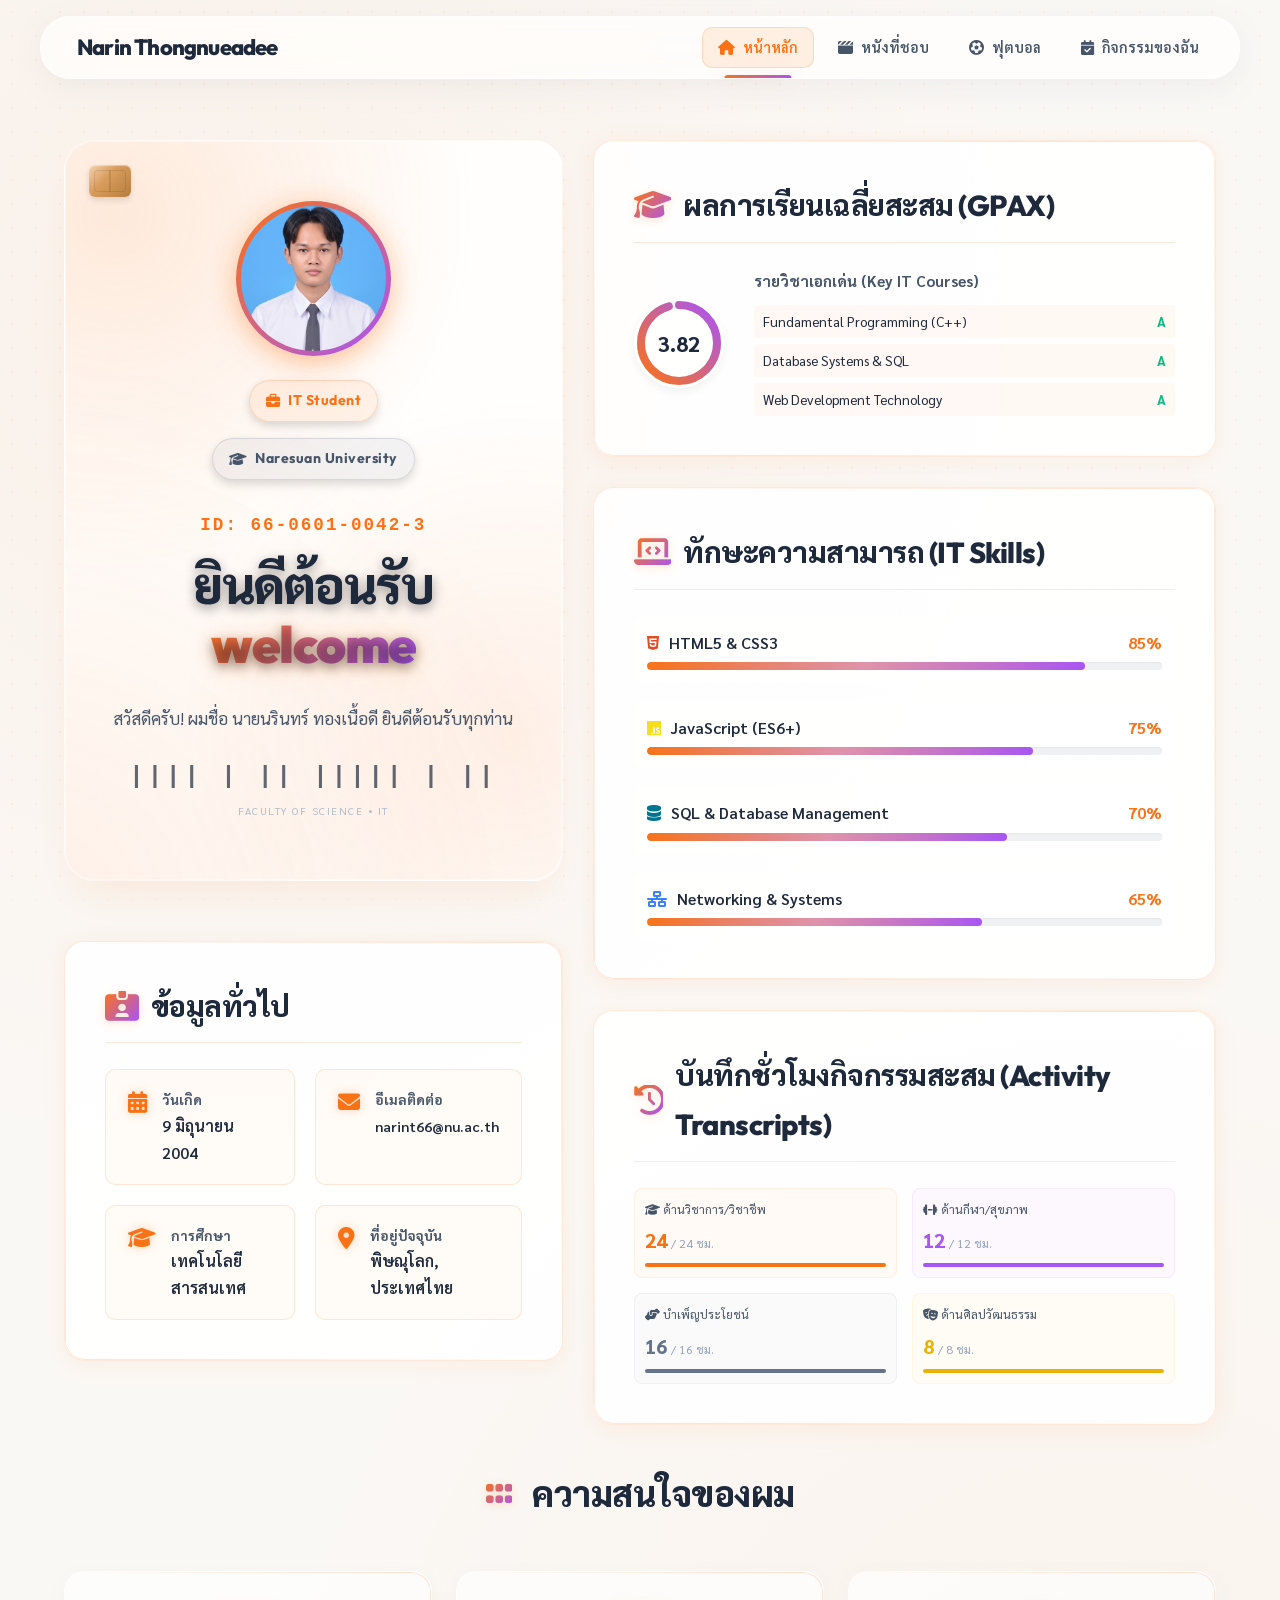
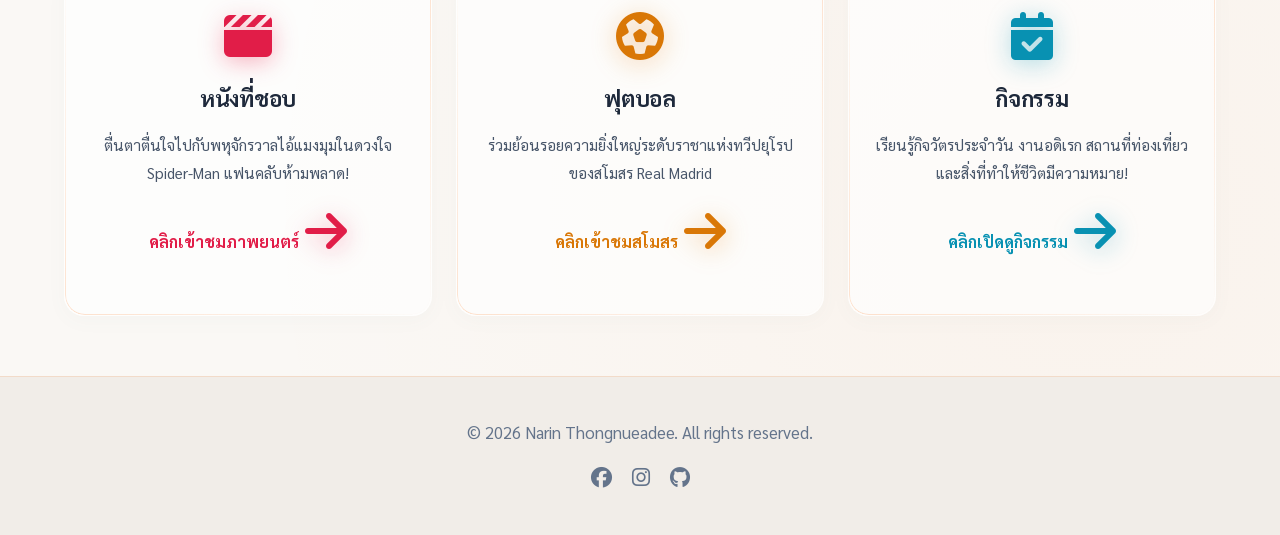
==== commit a94c9cba: "fix: restore skill-progress animation classes and fix HTML structure in index.html" ====
--- a/index.html
+++ b/index.html
@@ -138,7 +138,7 @@
                                 <span style="color: var(--accent-profile); font-weight: 700;">85%</span>
                             </div>
                             <div class="skill-bar-track" style="height: 8px; background: rgba(100, 116, 139, 0.1); border-radius: 4px; overflow: hidden;">
-                                <div class="skill-bar-fill" style="height: 100%; width: 85%; background: var(--gradient-profile); border-radius: 4px; transition: var(--transition-smooth);"></div>
+                                <div class="skill-progress" data-width="85%" style="height: 100%; width: 0; background: var(--gradient-profile); border-radius: 4px; transition: width 1.5s cubic-bezier(0.16, 1, 0.3, 1);"></div>
                             </div>
                         </div>
 
@@ -148,7 +148,7 @@
                                 <span style="color: var(--accent-profile); font-weight: 700;">75%</span>
                             </div>
                             <div class="skill-bar-track" style="height: 8px; background: rgba(100, 116, 139, 0.1); border-radius: 4px; overflow: hidden;">
-                                <div class="skill-bar-fill" style="height: 100%; width: 75%; background: var(--gradient-profile); border-radius: 4px; transition: var(--transition-smooth);"></div>
+                                <div class="skill-progress" data-width="75%" style="height: 100%; width: 0; background: var(--gradient-profile); border-radius: 4px; transition: width 1.5s cubic-bezier(0.16, 1, 0.3, 1);"></div>
                             </div>
                         </div>
 
@@ -158,7 +158,7 @@
                                 <span style="color: var(--accent-profile); font-weight: 700;">70%</span>
                             </div>
                             <div class="skill-bar-track" style="height: 8px; background: rgba(100, 116, 139, 0.1); border-radius: 4px; overflow: hidden;">
-                                <div class="skill-bar-fill" style="height: 100%; width: 70%; background: var(--gradient-profile); border-radius: 4px; transition: var(--transition-smooth);"></div>
+                                <div class="skill-progress" data-width="70%" style="height: 100%; width: 0; background: var(--gradient-profile); border-radius: 4px; transition: width 1.5s cubic-bezier(0.16, 1, 0.3, 1);"></div>
                             </div>
                         </div>
 
@@ -168,7 +168,7 @@
                                 <span style="color: var(--accent-profile); font-weight: 700;">65%</span>
                             </div>
                             <div class="skill-bar-track" style="height: 8px; background: rgba(100, 116, 139, 0.1); border-radius: 4px; overflow: hidden;">
-                                <div class="skill-bar-fill" style="height: 100%; width: 65%; background: var(--gradient-profile); border-radius: 4px; transition: var(--transition-smooth);"></div>
+                                <div class="skill-progress" data-width="65%" style="height: 100%; width: 0; background: var(--gradient-profile); border-radius: 4px; transition: width 1.5s cubic-bezier(0.16, 1, 0.3, 1);"></div>
                             </div>
                         </div>
 
@@ -223,88 +223,81 @@
                                 <div style="width: 100%; height: 100%; background: #eab308;"></div>
                             </div>
                         </div>
-
-                    </div>
-                </div>
-            </div>
-
-
-
-            <!-- เซกชันแชร์ความชอบส่วนตัว -->
-            <div id="interests" style="margin-top: 40px; margin-bottom: 30px;">
-                <h2 style="border:none; margin-bottom: 35px; justify-content: center; font-size: 2.2rem;">
-                    <i class="fa-solid fa-grip" style="margin-right: 8px;"></i>
-                    ความสนใจของผม
-                </h2>
-
-                <div class="grid-3">
-                    <!-- หนังที่ชอบ -->
-                    <a href="movie.html" class="interest-card card-movie card-premium-glow">
-                        <i class="fa-solid fa-clapperboard"></i>
-                        <h3>หนังที่ชอบ</h3>
-                        <p style="font-size:0.95rem; margin-bottom: 20px; color: var(--text-secondary);">
-                            ตื่นตาตื่นใจไปกับพหุจักรวาลไอ้แมงมุมในดวงใจ Spider-Man แฟนคลับห้ามพลาด!</p>
-                        <span
-                            style="font-weight: 700; color: var(--accent-movie); display: inline-flex; align-items: center; gap: 6px;">
-                            คลิกเข้าชมภาพยนตร์ <i class="fa-solid fa-arrow-right"></i>
-                        </span>
-                    </a>
-
-                    <!-- ฟุตบอลที่ชอบ -->
-                    <a href="football.html" class="interest-card card-football card-premium-glow">
-                        <i class="fa-solid fa-futbol"></i>
-                        <h3>ฟุตบอล</h3>
-                        <p style="font-size:0.95rem; margin-bottom: 20px; color: var(--text-secondary);">
-                            ร่วมย้อนรอยความยิ่งใหญ่ระดับราชาแห่งทวีปยุโรปของสโมสร Real Madrid</p>
-                        <span
-                            style="font-weight: 700; color: var(--accent-football); display: inline-flex; align-items: center; gap: 6px;">
-                            คลิกเข้าชมสโมสร <i class="fa-solid fa-arrow-right"></i>
-                        </span>
-                    </a>
-
-                    <!-- กิจกรรมของฉัน -->
-                    <a href="activities.html" class="interest-card card-activities card-premium-glow">
-                        <i class="fa-solid fa-calendar-check"></i>
-                        <h3>กิจกรรม</h3>
-                        <p style="font-size:0.95rem; margin-bottom: 20px; color: var(--text-secondary);">
-                            เรียนรู้กิจวัตรประจำวัน งานอดิเรก สถานที่ท่องเที่ยว และสิ่งที่ทำให้ชีวิตมีความหมาย!</p>
-                        <span
-                            style="font-weight: 700; color: var(--accent-activities); display: inline-flex; align-items: center; gap: 6px;">
-                            คลิกเปิดดูกิจกรรม <i class="fa-solid fa-arrow-right"></i>
-                        </span>
-                    </a>
+                    </div>
                 </div>
             </div>
         </div>
 
-        <!-- ส่วนท้ายเว็บ (Footer) -->
-        <footer>
-            <div class="container" style="margin: 0 auto; padding: 0;">
-                <p style="margin-bottom: 12px; color: #64748b;">&copy; 2026 Somchai's Space. All rights reserved.</p>
-                <div style="display: flex; gap: 20px; justify-content: center; font-size: 1.3rem;">
-                    <a href="#" style="color: #64748b; transition: var(--transition-smooth);"><i
-                            class="fa-brands fa-facebook"></i></a>
-                    <a href="#" style="color: #64748b; transition: var(--transition-smooth);"><i
-                            class="fa-brands fa-instagram"></i></a>
-                    <a href="#" style="color: #64748b; transition: var(--transition-smooth);"><i
-                            class="fa-brands fa-github"></i></a>
-                </div>
+        <!-- เซกชันแชร์ความชอบส่วนตัว -->
+        <div id="interests" style="margin-top: 40px; margin-bottom: 30px;">
+            <h2 style="border:none; margin-bottom: 35px; justify-content: center; font-size: 2.2rem;">
+                <i class="fa-solid fa-grip" style="margin-right: 8px;"></i>
+                ความสนใจของผม
+            </h2>
+
+            <div class="grid-3">
+                <!-- หนังที่ชอบ -->
+                <a href="movie.html" class="interest-card card-movie card-premium-glow">
+                    <i class="fa-solid fa-clapperboard"></i>
+                    <h3>หนังที่ชอบ</h3>
+                    <p style="font-size:0.95rem; margin-bottom: 20px; color: var(--text-secondary);">
+                        ตื่นตาตื่นใจไปกับพหุจักรวาลไอ้แมงมุมในดวงใจ Spider-Man แฟนคลับห้ามพลาด!</p>
+                    <span
+                        style="font-weight: 700; color: var(--accent-movie); display: inline-flex; align-items: center; gap: 6px;">
+                        คลิกเข้าชมภาพยนตร์ <i class="fa-solid fa-arrow-right"></i>
+                    </span>
+                </a>
+
+                <!-- ฟุตบอลที่ชอบ -->
+                <a href="football.html" class="interest-card card-football card-premium-glow">
+                    <i class="fa-solid fa-futbol"></i>
+                    <h3>ฟุตบอล</h3>
+                    <p style="font-size:0.95rem; margin-bottom: 20px; color: var(--text-secondary);">
+                        ร่วมย้อนรอยความยิ่งใหญ่ระดับราชาแห่งทวีปยุโรปของสโมสร Real Madrid</p>
+                    <span
+                        style="font-weight: 700; color: var(--accent-football); display: inline-flex; align-items: center; gap: 6px;">
+                        คลิกเข้าชมสโมสร <i class="fa-solid fa-arrow-right"></i>
+                    </span>
+                </a>
+
+                <!-- กิจกรรมของฉัน -->
+                <a href="activities.html" class="interest-card card-activities card-premium-glow">
+                    <i class="fa-solid fa-calendar-check"></i>
+                    <h3>กิจกรรม</h3>
+                    <p style="font-size:0.95rem; margin-bottom: 20px; color: var(--text-secondary);">
+                        เรียนรู้กิจวัตรประจำวัน งานอดิเรก สถานที่ท่องเที่ยว และสิ่งที่ทำให้ชีวิตมีความหมาย!</p>
+                    <span
+                        style="font-weight: 700; color: var(--accent-activities); display: inline-flex; align-items: center; gap: 6px;">
+                        คลิกเปิดดูกิจกรรม <i class="fa-solid fa-arrow-right"></i>
+                    </span>
+                </a>
             </div>
-        </footer>
-
-        <!-- Script สำหรับทำแอนิเมชันตอนโหลดหน้าเว็บ -->
-        <script>
-            document.addEventListener('DOMContentLoaded', () => {
-                // โหลดหลอด Skill Bar แบบแอนิเมชันวิ่งเข้า
-                setTimeout(() => {
-                    const progresses = document.querySelectorAll('.skill-progress');
-                    progresses.forEach(prog => {
-                        const width = prog.getAttribute('data-width');
-                        prog.style.width = width;
-                    });
-                }, 300);
-            });
-        </script>
+        </div>
+    </div>
+
+    <!-- ส่วนท้ายเว็บ (Footer) -->
+    <footer>
+        <div class="container" style="margin: 0 auto; padding: 0;">
+            <p style="margin-bottom: 12px; color: #64748b;">&copy; 2026 Narin Thongnueadee. All rights reserved.</p>
+            <div style="display: flex; gap: 20px; justify-content: center; font-size: 1.3rem;">
+                <a href="#" style="color: #64748b; transition: var(--transition-smooth);"><i class="fa-brands fa-facebook"></i></a>
+                <a href="#" style="color: #64748b; transition: var(--transition-smooth);"><i class="fa-brands fa-instagram"></i></a>
+                <a href="#" style="color: #64748b; transition: var(--transition-smooth);"><i class="fa-brands fa-github"></i></a>
+            </div>
+        </div>
+    </footer>
+
+    <!-- Script สำหรับทำแอนิเมชันตอนโหลดหน้าเว็บ -->
+    <script>
+        document.addEventListener('DOMContentLoaded', () => {
+            // โหลดหลอด Skill Bar แบบแอนิเมชันวิ่งเข้า
+            setTimeout(() => {
+                document.querySelectorAll('.skill-progress[data-width]').forEach(bar => {
+                    bar.style.width = bar.getAttribute('data-width');
+                });
+            }, 400);
+        });
+    </script>
 </body>
 
 </html>
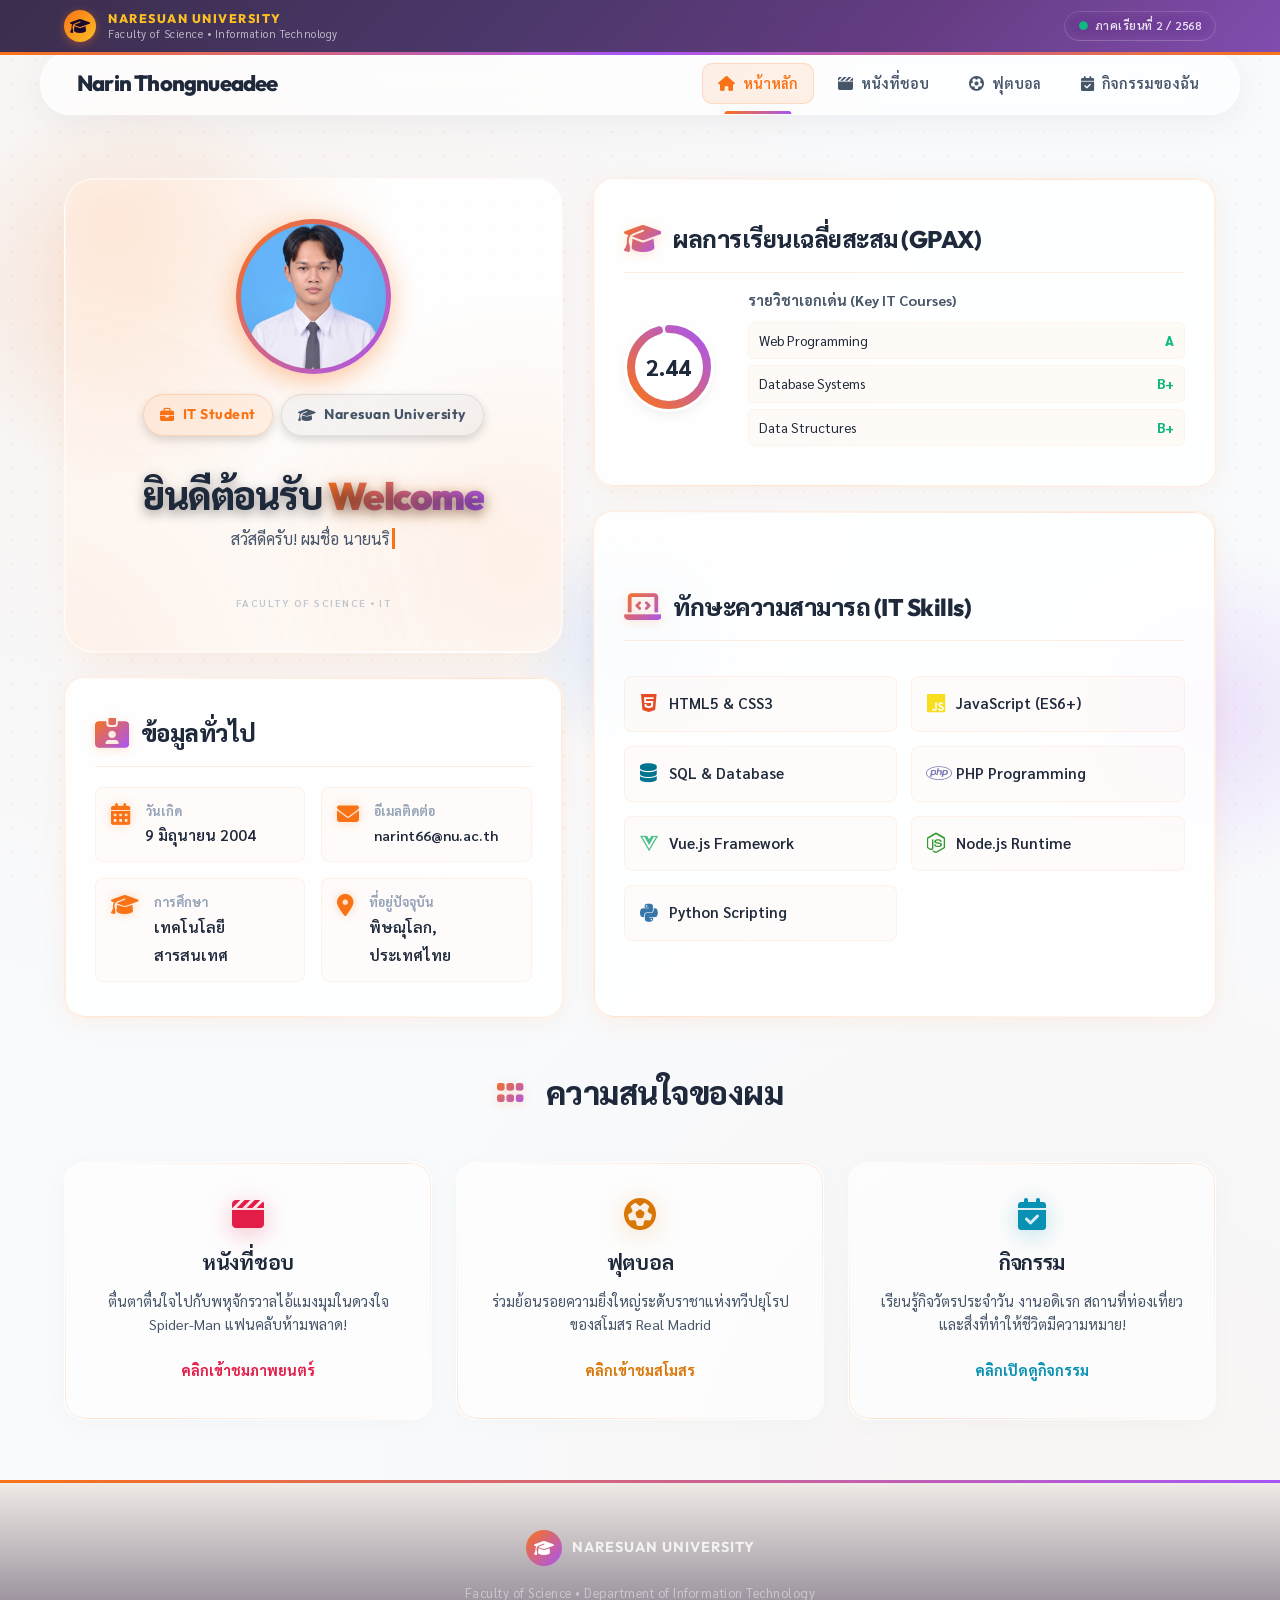
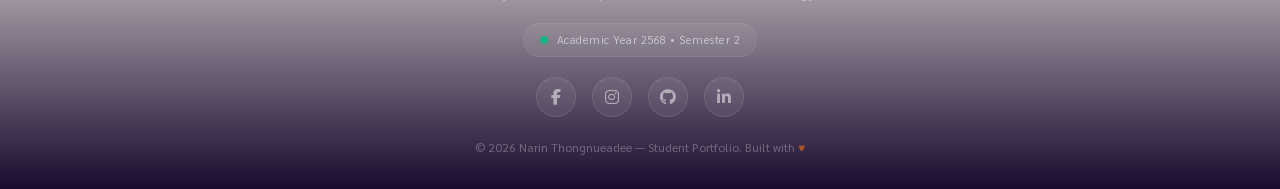
==== commit 52a50fd7: "feat: Premium University Portfolio UX/UI upgrade - Add university header banner, typewriter effect, " ====
--- a/index.html
+++ b/index.html
@@ -4,7 +4,7 @@
 <head>
     <meta charset="UTF-8">
     <meta name="viewport" content="width=device-width, initial-scale=1.0">
-    <title>Narin Thongnueadee</title>
+    <title>Narin Thongnueadee - Portfolio</title>
     <link rel="stylesheet" href="style.css">
     <!-- FontAwesome 6.4.0 Icons -->
     <link rel="stylesheet" href="https://cdnjs.cloudflare.com/ajax/libs/font-awesome/6.4.0/css/all.min.css">
@@ -12,75 +12,90 @@
 
 <body class="page-profile">
 
+    <!-- Floating Orbs Background -->
+    <div class="floating-orbs">
+        <div class="orb orb-1"></div>
+        <div class="orb orb-2"></div>
+        <div class="orb orb-3"></div>
+    </div>
+
     <!-- Navbar (โหลดจาก navbar.js อัตโนมัติ) -->
     <div id="navbar-placeholder"></div>
     <script src="navbar.js"></script>
 
     <!-- คอนเทนเนอร์มีแอนิเมชันเปิดตัวหน้าเว็บ (Animated Entry) -->
-
-    <div class="container animated-entry">
+    <div class="container animated-entry" style="margin-top: 30px;">
 
         <!-- การ์ดส่วนหัวต้อนรับ & โปรไฟล์หลัก -->
-        <div class="grid-2 main-profile-grid" style="margin-top: 20px;">
-            
+        <div class="grid-2 main-profile-grid">
+
             <!-- Left Column: Student Profile & Identification -->
-            <div class="profile-left-column" style="display: flex; flex-direction: column; gap: 30px;">
+            <div class="profile-left-column reveal reveal-left" style="display: flex; flex-direction: column; gap: 24px;">
+                
                 <!-- Student Card -->
-                <div class="card card-premium-glow profile-hero">
-                    <div class="profile-card-chip"></div>
-                    <div class="avatar-wrapper">
+                <div class="card card-premium-glow profile-hero" style="margin: 0; padding: 40px 30px;">
+                    <div class="avatar-wrapper" style="margin-bottom: 20px;">
                         <div class="avatar-inner" style="padding: 0; overflow: hidden;">
-                            <img src="img/Student.jpg" alt="รูปภาพนักศึกษา นรินทร์"
-                                style="width: 100%; height: 100%; object-fit: cover; display: block;">
-                        </div>
-                    </div>
-                    <span class="badge"><i class="fa-solid fa-briefcase"></i> IT Student</span>
-                    <span class="badge" style="background: rgba(100, 116, 139, 0.08); color: var(--text-secondary); border-color: rgba(100, 116, 139, 0.2);"><i class="fa-solid fa-graduation-cap"></i> Naresuan University</span>
+                            <img src="img/Student.jpg" alt="รูปภาพนักศึกษา นรินทร์" style="width: 100%; height: 100%; object-fit: cover; display: block;">
+                        </div>
+                    </div>
                     
-                    <div class="student-id-display" style="margin-top: 15px; font-family: monospace; font-size: 1.1rem; letter-spacing: 2px; color: var(--accent-profile); font-weight: 700;">
-                        ID: 66-0601-0042-3
-                    </div>
+                    <div style="display: flex; gap: 8px; justify-content: center; flex-wrap: wrap; margin-bottom: 12px;">
+                        <span class="badge badge-accent">
+                            <i class="fa-solid fa-briefcase"></i> IT Student
+                        </span>
+                        <span class="badge badge-secondary">
+                            <i class="fa-solid fa-graduation-cap"></i> Naresuan University
+                        </span>
+                    </div>
+
+                    <h1 style="margin-top: 10px; font-size: 2.4rem; margin-bottom: 8px;">
+                        ยินดีต้อนรับ <span class="gradient-text">Welcome</span>
+                    </h1>
                     
-                    <h1 style="margin-top: 15px;">ยินดีต้อนรับ <span class="gradient-text">welcome</span></h1>
-                    <p style="color: var(--text-secondary); font-size: 1.05rem; line-height: 1.7; margin-top: 10px;">
-                        สวัสดีครับ! ผมชื่อ นายนรินทร์ ทองเนื้อดี ยินดีต้อนรับทุกท่าน
+                    <p style="color: var(--text-secondary); font-size: 1rem; line-height: 1.6; margin: 0; min-height: 48px;">
+                        <span class="typewriter-text" id="typewriter"></span>
                     </p>
-                    <div class="barcode-simulator" style="margin-top: 25px; opacity: 0.7;">
-                        <div style="font-family: monospace; font-size: 1.5rem; letter-spacing: 4px; color: var(--text-primary); font-weight: bold;">|||| | || ||||| | ||</div>
-                        <div style="font-size: 0.65rem; color: var(--text-muted); margin-top: 4px; letter-spacing: 1.5px;">FACULTY OF SCIENCE • IT</div>
+                    
+                    <div class="barcode-simulator" style="margin-top: 20px; opacity: 0.6;">
+                        <div style="font-size: 0.65rem; color: var(--text-muted); letter-spacing: 1.5px; font-weight: 600;">
+                            FACULTY OF SCIENCE • IT
+                        </div>
                     </div>
                 </div>
 
                 <!-- General Info -->
-                <div class="card card-premium-glow" style="margin: 0;">
-                    <h2 style="margin-top: 0;"><i class="fa-solid fa-id-card-clip"></i>ข้อมูลทั่วไป</h2>
+                <div class="card card-premium-glow" style="margin: 0; padding: 35px 30px;">
+                    <h2 style="margin-top: 0; margin-bottom: 20px; font-size: 1.5rem;">
+                        <i class="fa-solid fa-id-card-clip" style="color: var(--accent-color);"></i> ข้อมูลทั่วไป
+                    </h2>
                     <div class="info-grid">
                         <div class="info-item">
                             <i class="fa-solid fa-calendar-days"></i>
                             <div>
-                                <strong style="display:block; font-size:0.85rem; color:var(--text-secondary);">วันเกิด</strong>
-                                <span style="font-weight:600;">9 มิถุนายน 2004</span>
+                                <strong style="display:block; font-size:0.8rem; color:var(--text-muted);">วันเกิด</strong>
+                                <span style="font-weight:600; font-size: 0.95rem;">9 มิถุนายน 2004</span>
                             </div>
                         </div>
                         <div class="info-item">
                             <i class="fa-solid fa-envelope"></i>
                             <div>
-                                <strong style="display:block; font-size:0.85rem; color:var(--text-secondary);">อีเมลติดต่อ</strong>
+                                <strong style="display:block; font-size:0.8rem; color:var(--text-muted);">อีเมลติดต่อ</strong>
                                 <span style="font-weight:600; font-size: 0.9rem;">narint66@nu.ac.th</span>
                             </div>
                         </div>
                         <div class="info-item">
                             <i class="fa-solid fa-graduation-cap"></i>
                             <div>
-                                <strong style="display:block; font-size:0.85rem; color:var(--text-secondary);">การศึกษา</strong>
-                                <span style="font-weight:600;">เทคโนโลยีสารสนเทศ </span>
+                                <strong style="display:block; font-size:0.8rem; color:var(--text-muted);">การศึกษา</strong>
+                                <span style="font-weight:600; font-size: 0.95rem;">เทคโนโลยีสารสนเทศ</span>
                             </div>
                         </div>
                         <div class="info-item">
                             <i class="fa-solid fa-location-dot"></i>
                             <div>
-                                <strong style="display:block; font-size:0.85rem; color:var(--text-secondary);">ที่อยู่ปัจจุบัน</strong>
-                                <span style="font-weight:600;">พิษณุโลก, ประเทศไทย</span>
+                                <strong style="display:block; font-size:0.8rem; color:var(--text-muted);">ที่อยู่ปัจจุบัน</strong>
+                                <span style="font-weight:600; font-size: 0.95rem;">พิษณุโลก, ประเทศไทย</span>
                             </div>
                         </div>
                     </div>
@@ -88,16 +103,20 @@
             </div>
 
             <!-- Right Column: Academic & Skills Dashboard -->
-            <div class="academic-details-block" style="display: flex; flex-direction: column; gap: 30px;">
-                
+            <div class="academic-details-block reveal reveal-right" style="display: flex; flex-direction: column; gap: 24px;">
+
                 <!-- GPAX & Academic Results -->
-                <div class="card card-premium-glow academic-transcript-card" style="margin: 0;">
-                    <h2 style="margin-top: 0;"><i class="fa-solid fa-graduation-cap"></i> ผลการเรียนเฉลี่ยสะสม (GPAX)</h2>
-                    <div style="display: grid; grid-template-columns: 100px 1fr; gap: 20px; align-items: center; margin-top: 15px;">
-                        <div class="gpax-circle-wrapper" style="position: relative; width: 90px; height: 90px;">
+                <div class="card card-premium-glow academic-transcript-card" style="margin: 0; padding: 40px 30px;">
+                    <h2 style="margin-top: 0; margin-bottom: 15px; font-size: 1.5rem;">
+                        <i class="fa-solid fa-graduation-cap" style="color: var(--accent-color);"></i> ผลการเรียนเฉลี่ยสะสม (GPAX)
+                    </h2>
+                    <div style="display: grid; grid-template-columns: 100px 1fr; gap: 24px; align-items: center; margin-top: 10px;">
+                        
+                        <!-- GPAX Progress Ring -->
+                        <div class="gpax-circle-wrapper" style="position: relative; width: 90px; height: 90px; flex-shrink: 0;">
                             <svg class="progress-ring" width="90" height="90">
-                                <circle class="progress-ring__background" stroke="rgba(100, 116, 139, 0.1)" stroke-width="8" fill="transparent" r="38" cx="45" cy="45"/>
-                                <circle class="progress-ring__circle" stroke="url(#gpaxGradient)" stroke-width="8" stroke-dasharray="238.76" stroke-dashoffset="10.74" stroke-linecap="round" fill="transparent" r="38" cx="45" cy="45"/>
+                                <circle class="progress-ring__background" stroke="rgba(100, 116, 139, 0.08)" stroke-width="8" fill="transparent" r="38" cx="45" cy="45" />
+                                <circle class="progress-ring__circle" stroke="url(#gpaxGradient)" stroke-width="8" stroke-dasharray="238.76" stroke-dashoffset="10.74" stroke-linecap="round" fill="transparent" r="38" cx="45" cy="45" />
                                 <defs>
                                     <linearGradient id="gpaxGradient" x1="0%" y1="0%" x2="100%" y2="100%">
                                         <stop offset="0%" stop-color="#f97316" />
@@ -105,197 +124,207 @@
                                     </linearGradient>
                                 </defs>
                             </svg>
-                            <div class="gpax-value" style="position: absolute; top: 50%; left: 50%; transform: translate(-50%, -50%); font-size: 1.35rem; font-weight: 800; color: var(--text-primary);">3.82</div>
-                        </div>
+                            <div class="gpax-value" style="position: absolute; top: 50%; left: 50%; transform: translate(-50%, -50%); font-size: 1.4rem; font-weight: 800; color: var(--text-primary);">
+                                <span class="counter" data-target="2.44" data-decimals="2">0.00</span>
+                            </div>
+                        </div>
+
+                        <!-- Course List -->
                         <div class="course-list-wrap">
-                            <h4 style="margin: 0 0 10px 0; color: var(--text-secondary); font-size: 0.95rem;">รายวิชาเอกเด่น (Key IT Courses)</h4>
+                            <h4 style="margin: 0 0 10px 0; color: var(--text-secondary); font-size: 0.9rem; font-weight: 700;">
+                                รายวิชาเอกเด่น (Key IT Courses)
+                            </h4>
                             <div style="display: flex; flex-direction: column; gap: 6px;">
-                                <div class="course-item" style="display: flex; justify-content: space-between; font-size: 0.85rem; padding: 4px 8px; background: rgba(var(--accent-profile-rgb), 0.04); border-radius: 4px;">
-                                    <span>Fundamental Programming (C++)</span>
-                                    <span style="font-weight: 700; color: #10b981;">A</span>
+                                <div class="course-item">
+                                    <span>Web Programming</span>
+                                    <span style="font-weight: 800; color: #10b981;">A</span>
                                 </div>
-                                <div class="course-item" style="display: flex; justify-content: space-between; font-size: 0.85rem; padding: 4px 8px; background: rgba(var(--accent-profile-rgb), 0.04); border-radius: 4px;">
-                                    <span>Database Systems & SQL</span>
-                                    <span style="font-weight: 700; color: #10b981;">A</span>
+                                <div class="course-item">
+                                    <span>Database Systems</span>
+                                    <span style="font-weight: 800; color: #10b981;">B+</span>
                                 </div>
-                                <div class="course-item" style="display: flex; justify-content: space-between; font-size: 0.85rem; padding: 4px 8px; background: rgba(var(--accent-profile-rgb), 0.04); border-radius: 4px;">
-                                    <span>Web Development Technology</span>
-                                    <span style="font-weight: 700; color: #10b981;">A</span>
+                                <div class="course-item">
+                                    <span>Data Structures</span>
+                                    <span style="font-weight: 800; color: #10b981;">B+</span>
                                 </div>
                             </div>
                         </div>
+
                     </div>
                 </div>
 
-                <!-- IT Skills Matrix -->
-                <div class="card card-premium-glow skill-matrix-card" style="margin: 0;">
-                    <h2><i class="fa-solid fa-laptop-code"></i> ทักษะความสามารถ (IT Skills)</h2>
-                    <div class="skills-dashboard-grid" style="display: flex; flex-direction: column; gap: 18px; margin-top: 15px;">
-                        
-                        <div class="skill-dash-item">
-                            <div style="display: flex; justify-content: space-between; margin-bottom: 6px;">
-                                <span style="font-weight: 600;"><i class="fa-brands fa-html5" style="color: #e34c26; margin-right: 6px;"></i> HTML5 & CSS3</span>
-                                <span style="color: var(--accent-profile); font-weight: 700;">85%</span>
-                            </div>
-                            <div class="skill-bar-track" style="height: 8px; background: rgba(100, 116, 139, 0.1); border-radius: 4px; overflow: hidden;">
-                                <div class="skill-progress" data-width="85%" style="height: 100%; width: 0; background: var(--gradient-profile); border-radius: 4px; transition: width 1.5s cubic-bezier(0.16, 1, 0.3, 1);"></div>
-                            </div>
-                        </div>
-
-                        <div class="skill-dash-item">
-                            <div style="display: flex; justify-content: space-between; margin-bottom: 6px;">
-                                <span style="font-weight: 600;"><i class="fa-brands fa-js" style="color: #f7df1e; margin-right: 6px;"></i> JavaScript (ES6+)</span>
-                                <span style="color: var(--accent-profile); font-weight: 700;">75%</span>
-                            </div>
-                            <div class="skill-bar-track" style="height: 8px; background: rgba(100, 116, 139, 0.1); border-radius: 4px; overflow: hidden;">
-                                <div class="skill-progress" data-width="75%" style="height: 100%; width: 0; background: var(--gradient-profile); border-radius: 4px; transition: width 1.5s cubic-bezier(0.16, 1, 0.3, 1);"></div>
-                            </div>
-                        </div>
-
-                        <div class="skill-dash-item">
-                            <div style="display: flex; justify-content: space-between; margin-bottom: 6px;">
-                                <span style="font-weight: 600;"><i class="fa-solid fa-database" style="color: #00758f; margin-right: 6px;"></i> SQL & Database Management</span>
-                                <span style="color: var(--accent-profile); font-weight: 700;">70%</span>
-                            </div>
-                            <div class="skill-bar-track" style="height: 8px; background: rgba(100, 116, 139, 0.1); border-radius: 4px; overflow: hidden;">
-                                <div class="skill-progress" data-width="70%" style="height: 100%; width: 0; background: var(--gradient-profile); border-radius: 4px; transition: width 1.5s cubic-bezier(0.16, 1, 0.3, 1);"></div>
-                            </div>
-                        </div>
-
-                        <div class="skill-dash-item">
-                            <div style="display: flex; justify-content: space-between; margin-bottom: 6px;">
-                                <span style="font-weight: 600;"><i class="fa-solid fa-network-wired" style="color: #3b82f6; margin-right: 6px;"></i> Networking & Systems</span>
-                                <span style="color: var(--accent-profile); font-weight: 700;">65%</span>
-                            </div>
-                            <div class="skill-bar-track" style="height: 8px; background: rgba(100, 116, 139, 0.1); border-radius: 4px; overflow: hidden;">
-                                <div class="skill-progress" data-width="65%" style="height: 100%; width: 0; background: var(--gradient-profile); border-radius: 4px; transition: width 1.5s cubic-bezier(0.16, 1, 0.3, 1);"></div>
-                            </div>
+                <!-- IT Skills Matrix (อัปเดตภาษาโปรแกรมมิ่ง) -->
+                <div class="card card-premium-glow skill-matrix-card" style="margin: 0; padding: 35px 30px; flex-grow: 1; display: flex; flex-direction: column; justify-content: center;">
+                    <h2 style="margin-top: 0; margin-bottom: 20px; font-size: 1.5rem;">
+                        <i class="fa-solid fa-laptop-code" style="color: var(--accent-color);"></i> ทักษะความสามารถ (IT Skills)
+                    </h2>
+                    <div class="skills-dashboard-grid" style="display: grid; grid-template-columns: repeat(2, 1fr); gap: 14px;">
+                        <div class="skill-dash-item">
+                            <span style="font-weight: 600; color: var(--text-primary); display: flex; align-items: center; gap: 10px; font-size: 0.95rem;">
+                                <i class="fa-brands fa-html5" style="color: #e34c26; font-size: 1.3rem; width: 20px; text-align: center;"></i> HTML5 & CSS3
+                            </span>
+                        </div>
+
+                        <div class="skill-dash-item">
+                            <span style="font-weight: 600; color: var(--text-primary); display: flex; align-items: center; gap: 10px; font-size: 0.95rem;">
+                                <i class="fa-brands fa-js" style="color: #f7df1e; font-size: 1.3rem; width: 20px; text-align: center;"></i> JavaScript (ES6+)
+                            </span>
+                        </div>
+
+                        <div class="skill-dash-item">
+                            <span style="font-weight: 600; color: var(--text-primary); display: flex; align-items: center; gap: 10px; font-size: 0.95rem;">
+                                <i class="fa-solid fa-database" style="color: #00758f; font-size: 1.2rem; width: 20px; text-align: center;"></i> SQL & Database
+                            </span>
+                        </div>
+
+                        <div class="skill-dash-item">
+                            <span style="font-weight: 600; color: var(--text-primary); display: flex; align-items: center; gap: 10px; font-size: 0.95rem;">
+                                <i class="fa-brands fa-php" style="color: #777bb4; font-size: 1.3rem; width: 20px; text-align: center;"></i> PHP Programming
+                            </span>
+                        </div>
+
+                        <div class="skill-dash-item">
+                            <span style="font-weight: 600; color: var(--text-primary); display: flex; align-items: center; gap: 10px; font-size: 0.95rem;">
+                                <i class="fa-brands fa-vuejs" style="color: #4fc08d; font-size: 1.3rem; width: 20px; text-align: center;"></i> Vue.js Framework
+                            </span>
+                        </div>
+
+                        <div class="skill-dash-item">
+                            <span style="font-weight: 600; color: var(--text-primary); display: flex; align-items: center; gap: 10px; font-size: 0.95rem;">
+                                <i class="fa-brands fa-node-js" style="color: #339933; font-size: 1.3rem; width: 20px; text-align: center;"></i> Node.js Runtime
+                            </span>
+                        </div>
+
+                        <div class="skill-dash-item">
+                            <span style="font-weight: 600; color: var(--text-primary); display: flex; align-items: center; gap: 10px; font-size: 0.95rem;">
+                                <i class="fa-brands fa-python" style="color: #3776ab; font-size: 1.3rem; width: 20px; text-align: center;"></i> Python Scripting
+                            </span>
                         </div>
 
                     </div>
                 </div>
-
-                <!-- Student Activity Hours Tracker -->
-                <div class="card card-premium-glow activity-hours-card" style="margin: 0;">
-                    <h2 style="margin-top: 0;"><i class="fa-solid fa-clock-rotate-left"></i> บันทึกชั่วโมงกิจกรรมสะสม (Activity Transcripts)</h2>
-                    <div style="display: grid; grid-template-columns: repeat(2, 1fr); gap: 15px; margin-top: 15px;">
-                        
-                        <div class="activity-hour-box" style="padding: 10px; background: rgba(249, 115, 22, 0.03); border: 1px solid rgba(249, 115, 22, 0.08); border-radius: 8px;">
-                            <div style="font-size: 0.75rem; color: var(--text-secondary); margin-bottom: 4px;"><i class="fa-solid fa-graduation-cap"></i> ด้านวิชาการ/วิชาชีพ</div>
-                            <div style="display: flex; align-items: baseline; gap: 4px;">
-                                <span style="font-size: 1.25rem; font-weight: 800; color: var(--accent-profile);">24</span>
-                                <span style="font-size: 0.75rem; color: var(--text-muted);">/ 24 ชม.</span>
-                            </div>
-                            <div style="width: 100%; height: 4px; background: rgba(100, 116, 139, 0.1); border-radius: 2px; overflow: hidden; margin-top: 6px;">
-                                <div style="width: 100%; height: 100%; background: var(--accent-profile);"></div>
-                            </div>
-                        </div>
-
-                        <div class="activity-hour-box" style="padding: 10px; background: rgba(168, 85, 247, 0.03); border: 1px solid rgba(168, 85, 247, 0.08); border-radius: 8px;">
-                            <div style="font-size: 0.75rem; color: var(--text-secondary); margin-bottom: 4px;"><i class="fa-solid fa-dumbbell"></i> ด้านกีฬา/สุขภาพ</div>
-                            <div style="display: flex; align-items: baseline; gap: 4px;">
-                                <span style="font-size: 1.25rem; font-weight: 800; color: #a855f7;">12</span>
-                                <span style="font-size: 0.75rem; color: var(--text-muted);">/ 12 ชม.</span>
-                            </div>
-                            <div style="width: 100%; height: 4px; background: rgba(100, 116, 139, 0.1); border-radius: 2px; overflow: hidden; margin-top: 6px;">
-                                <div style="width: 100%; height: 100%; background: #a855f7;"></div>
-                            </div>
-                        </div>
-
-                        <div class="activity-hour-box" style="padding: 10px; background: rgba(100, 116, 139, 0.03); border: 1px solid rgba(100, 116, 139, 0.08); border-radius: 8px;">
-                            <div style="font-size: 0.75rem; color: var(--text-secondary); margin-bottom: 4px;"><i class="fa-solid fa-handshake-angle"></i> บำเพ็ญประโยชน์</div>
-                            <div style="display: flex; align-items: baseline; gap: 4px;">
-                                <span style="font-size: 1.25rem; font-weight: 800; color: #64748b;">16</span>
-                                <span style="font-size: 0.75rem; color: var(--text-muted);">/ 16 ชม.</span>
-                            </div>
-                            <div style="width: 100%; height: 4px; background: rgba(100, 116, 139, 0.1); border-radius: 2px; overflow: hidden; margin-top: 6px;">
-                                <div style="width: 100%; height: 100%; background: #64748b;"></div>
-                            </div>
-                        </div>
-
-                        <div class="activity-hour-box" style="padding: 10px; background: rgba(234, 179, 8, 0.03); border: 1px solid rgba(234, 179, 8, 0.08); border-radius: 8px;">
-                            <div style="font-size: 0.75rem; color: var(--text-secondary); margin-bottom: 4px;"><i class="fa-solid fa-masks-theater"></i> ด้านศิลปวัฒนธรรม</div>
-                            <div style="display: flex; align-items: baseline; gap: 4px;">
-                                <span style="font-size: 1.25rem; font-weight: 800; color: #eab308;">8</span>
-                                <span style="font-size: 0.75rem; color: var(--text-muted);">/ 8 ชม.</span>
-                            </div>
-                            <div style="width: 100%; height: 4px; background: rgba(100, 116, 139, 0.1); border-radius: 2px; overflow: hidden; margin-top: 6px;">
-                                <div style="width: 100%; height: 100%; background: #eab308;"></div>
-                            </div>
-                        </div>
-                    </div>
-                </div>
+                
             </div>
         </div>
 
         <!-- เซกชันแชร์ความชอบส่วนตัว -->
-        <div id="interests" style="margin-top: 40px; margin-bottom: 30px;">
-            <h2 style="border:none; margin-bottom: 35px; justify-content: center; font-size: 2.2rem;">
-                <i class="fa-solid fa-grip" style="margin-right: 8px;"></i>
-                ความสนใจของผม
+        <div id="interests" class="reveal" style="margin-top: 48px; margin-bottom: 20px;">
+            <h2 style="border:none; margin-bottom: 30px; justify-content: center; font-size: 2rem; font-weight: 800;">
+                <i class="fa-solid fa-grip" style="margin-right: 10px; color: var(--accent-color);"></i> ความสนใจของผม
             </h2>
 
             <div class="grid-3">
                 <!-- หนังที่ชอบ -->
-                <a href="movie.html" class="interest-card card-movie card-premium-glow">
-                    <i class="fa-solid fa-clapperboard"></i>
-                    <h3>หนังที่ชอบ</h3>
-                    <p style="font-size:0.95rem; margin-bottom: 20px; color: var(--text-secondary);">
-                        ตื่นตาตื่นใจไปกับพหุจักรวาลไอ้แมงมุมในดวงใจ Spider-Man แฟนคลับห้ามพลาด!</p>
-                    <span
-                        style="font-weight: 700; color: var(--accent-movie); display: inline-flex; align-items: center; gap: 6px;">
-                        คลิกเข้าชมภาพยนตร์ <i class="fa-solid fa-arrow-right"></i>
+                <a href="movie.html" class="interest-card card-movie card-premium-glow reveal-scale reveal-delay-1" style="text-decoration: none; padding: 35px 25px;">
+                    <i class="fa-solid fa-clapperboard" style="font-size: 2rem; margin-bottom: 15px;"></i>
+                    <h3 style="font-size: 1.3rem; margin-bottom: 10px;">หนังที่ชอบ</h3>
+                    <p style="font-size:0.9rem; margin-bottom: 20px; color: var(--text-secondary); line-height: 1.6;">
+                        ตื่นตาตื่นใจไปกับพหุจักรวาลไอ้แมงมุมในดวงใจ Spider-Man แฟนคลับห้ามพลาด!
+                    </p>
+                    <span style="font-weight: 700; color: var(--accent-movie); display: inline-flex; align-items: center; gap: 6px; font-size: 0.9rem;">
+                        คลิกเข้าชมภาพยนตร์ 
                     </span>
                 </a>
 
                 <!-- ฟุตบอลที่ชอบ -->
-                <a href="football.html" class="interest-card card-football card-premium-glow">
-                    <i class="fa-solid fa-futbol"></i>
-                    <h3>ฟุตบอล</h3>
-                    <p style="font-size:0.95rem; margin-bottom: 20px; color: var(--text-secondary);">
-                        ร่วมย้อนรอยความยิ่งใหญ่ระดับราชาแห่งทวีปยุโรปของสโมสร Real Madrid</p>
-                    <span
-                        style="font-weight: 700; color: var(--accent-football); display: inline-flex; align-items: center; gap: 6px;">
-                        คลิกเข้าชมสโมสร <i class="fa-solid fa-arrow-right"></i>
+                <a href="football.html" class="interest-card card-football card-premium-glow reveal-scale reveal-delay-2" style="text-decoration: none; padding: 35px 25px;">
+                    <i class="fa-solid fa-futbol" style="font-size: 2rem; margin-bottom: 15px;"></i>
+                    <h3 style="font-size: 1.3rem; margin-bottom: 10px;">ฟุตบอล</h3>
+                    <p style="font-size:0.9rem; margin-bottom: 20px; color: var(--text-secondary); line-height: 1.6;">
+                        ร่วมย้อนรอยความยิ่งใหญ่ระดับราชาแห่งทวีปยุโรปของสโมสร Real Madrid
+                    </p>
+                    <span style="font-weight: 700; color: var(--accent-football); display: inline-flex; align-items: center; gap: 6px; font-size: 0.9rem;">
+                        คลิกเข้าชมสโมสร 
                     </span>
                 </a>
 
                 <!-- กิจกรรมของฉัน -->
-                <a href="activities.html" class="interest-card card-activities card-premium-glow">
-                    <i class="fa-solid fa-calendar-check"></i>
-                    <h3>กิจกรรม</h3>
-                    <p style="font-size:0.95rem; margin-bottom: 20px; color: var(--text-secondary);">
-                        เรียนรู้กิจวัตรประจำวัน งานอดิเรก สถานที่ท่องเที่ยว และสิ่งที่ทำให้ชีวิตมีความหมาย!</p>
-                    <span
-                        style="font-weight: 700; color: var(--accent-activities); display: inline-flex; align-items: center; gap: 6px;">
-                        คลิกเปิดดูกิจกรรม <i class="fa-solid fa-arrow-right"></i>
+                <a href="activities.html" class="interest-card card-activities card-premium-glow reveal-scale reveal-delay-3" style="text-decoration: none; padding: 35px 25px;">
+                    <i class="fa-solid fa-calendar-check" style="font-size: 2rem; margin-bottom: 15px;"></i>
+                    <h3 style="font-size: 1.3rem; margin-bottom: 10px;">กิจกรรม</h3>
+                    <p style="font-size:0.9rem; margin-bottom: 20px; color: var(--text-secondary); line-height: 1.6;">
+                        เรียนรู้กิจวัตรประจำวัน งานอดิเรก สถานที่ท่องเที่ยว และสิ่งที่ทำให้ชีวิตมีความหมาย!
+                    </p>
+                    <span style="font-weight: 700; color: var(--accent-activities); display: inline-flex; align-items: center; gap: 6px; font-size: 0.9rem;">
+                        คลิกเปิดดูกิจกรรม 
                     </span>
                 </a>
             </div>
         </div>
     </div>
 
-    <!-- ส่วนท้ายเว็บ (Footer) -->
-    <footer>
-        <div class="container" style="margin: 0 auto; padding: 0;">
-            <p style="margin-bottom: 12px; color: #64748b;">&copy; 2026 Narin Thongnueadee. All rights reserved.</p>
-            <div style="display: flex; gap: 20px; justify-content: center; font-size: 1.3rem;">
-                <a href="#" style="color: #64748b; transition: var(--transition-smooth);"><i class="fa-brands fa-facebook"></i></a>
-                <a href="#" style="color: #64748b; transition: var(--transition-smooth);"><i class="fa-brands fa-instagram"></i></a>
-                <a href="#" style="color: #64748b; transition: var(--transition-smooth);"><i class="fa-brands fa-github"></i></a>
-            </div>
+    <!-- Academic Footer -->
+    <footer class="footer-academic" style="margin-top: 60px;">
+        <div class="footer-uni-crest">
+            <div class="crest-icon"><i class="fa-solid fa-graduation-cap"></i></div>
+            <span>NARESUAN UNIVERSITY</span>
         </div>
+        <div class="footer-faculty">Faculty of Science • Department of Information Technology</div>
+        <div class="footer-semester"><i class="fa-solid fa-circle"></i> Academic Year 2568 • Semester 2</div>
+        <div class="footer-social">
+            <a href="#" aria-label="Facebook"><i class="fa-brands fa-facebook-f"></i></a>
+            <a href="#" aria-label="Instagram"><i class="fa-brands fa-instagram"></i></a>
+            <a href="#" aria-label="GitHub"><i class="fa-brands fa-github"></i></a>
+            <a href="#" aria-label="LinkedIn"><i class="fa-brands fa-linkedin-in"></i></a>
+        </div>
+        <p class="footer-copy">&copy; 2026 Narin Thongnueadee — Student Portfolio. Built with <a href="#">&hearts;</a></p>
     </footer>
 
-    <!-- Script สำหรับทำแอนิเมชันตอนโหลดหน้าเว็บ -->
+    <!-- Comprehensive Animation Script -->
     <script>
         document.addEventListener('DOMContentLoaded', () => {
-            // โหลดหลอด Skill Bar แบบแอนิเมชันวิ่งเข้า
-            setTimeout(() => {
-                document.querySelectorAll('.skill-progress[data-width]').forEach(bar => {
-                    bar.style.width = bar.getAttribute('data-width');
+
+            // === 1. Typewriter Effect ===
+            const typewriterEl = document.getElementById('typewriter');
+            if (typewriterEl) {
+                const text = 'สวัสดีครับ! ผมชื่อ นายนรินทร์ ทองเนื้อดี ยินดีต้อนรับทุกท่าน';
+                let i = 0;
+                function typeChar() {
+                    if (i < text.length) {
+                        typewriterEl.textContent += text.charAt(i);
+                        i++;
+                        setTimeout(typeChar, 45);
+                    }
+                }
+                setTimeout(typeChar, 600);
+            }
+
+            // === 2. Animated Counter ===
+            const counters = document.querySelectorAll('.counter');
+            const counterObserver = new IntersectionObserver((entries) => {
+                entries.forEach(entry => {
+                    if (entry.isIntersecting && !entry.target.dataset.counted) {
+                        entry.target.dataset.counted = 'true';
+                        const target = parseFloat(entry.target.dataset.target);
+                        const decimals = parseInt(entry.target.dataset.decimals) || 0;
+                        const duration = 1500;
+                        const startTime = performance.now();
+
+                        function updateCounter(currentTime) {
+                            const elapsed = currentTime - startTime;
+                            const progress = Math.min(elapsed / duration, 1);
+                            // Ease-out cubic
+                            const eased = 1 - Math.pow(1 - progress, 3);
+                            const current = eased * target;
+                            entry.target.textContent = current.toFixed(decimals);
+                            if (progress < 1) requestAnimationFrame(updateCounter);
+                        }
+                        requestAnimationFrame(updateCounter);
+                    }
                 });
-            }, 400);
+            }, { threshold: 0.5 });
+            counters.forEach(c => counterObserver.observe(c));
+
+            // === 3. Scroll-Reveal (Intersection Observer) ===
+            const revealEls = document.querySelectorAll('.reveal, .reveal-left, .reveal-right, .reveal-scale');
+            const revealObserver = new IntersectionObserver((entries) => {
+                entries.forEach(entry => {
+                    if (entry.isIntersecting) {
+                        entry.target.classList.add('revealed');
+                    }
+                });
+            }, { threshold: 0.1, rootMargin: '0px 0px -40px 0px' });
+            revealEls.forEach(el => revealObserver.observe(el));
         });
     </script>
 </body>
--- a/style.css
+++ b/style.css
@@ -53,6 +53,10 @@
     --radius-lg: 30px;
     --transition-smooth: all 0.5s cubic-bezier(0.16, 1, 0.3, 1);
 }
+.profile-hero::before, 
+.profile-hero::after {
+    display: none !important;
+}
 
 /* ==========================================================================
    2. PAGE SPECIFIC ACCENT OVERRIDES
@@ -62,10 +66,10 @@
     --accent-color-rgb: var(--accent-profile-rgb);
     --accent-gradient: var(--gradient-profile);
     --accent-glow: var(--shadow-glow-profile);
-    --bg-global: #faf8f5;
-    --bg-card: rgba(255, 255, 255, 0.88);
+    --bg-global: #f8fafc; /* Softer, clean neutral slate-50 background */
+    --bg-card: rgba(255, 255, 255, 0.85);
     --bg-card-rgb: 255, 255, 255;
-    --border-light: rgba(249, 115, 22, 0.15);
+    --border-light: rgba(249, 115, 22, 0.12); /* Slightly subtler borders */
 }
 
 body.page-movie {
@@ -73,10 +77,10 @@
     --accent-color-rgb: var(--accent-movie-rgb);
     --accent-gradient: var(--gradient-movie);
     --accent-glow: var(--shadow-glow-movie);
-    --bg-global: #fff1f2;
-    --bg-card: rgba(255, 255, 255, 0.88);
+    --bg-global: #faf6f6; /* Very subtle rose-tinted off-white background */
+    --bg-card: rgba(255, 255, 255, 0.85);
     --bg-card-rgb: 255, 255, 255;
-    --border-light: rgba(225, 29, 72, 0.15);
+    --border-light: rgba(225, 29, 72, 0.12);
 }
 
 body.page-football {
@@ -84,10 +88,10 @@
     --accent-color-rgb: var(--accent-football-rgb);
     --accent-gradient: var(--gradient-football);
     --accent-glow: var(--shadow-glow-football);
-    --bg-global: #fffbeb;
-    --bg-card: rgba(255, 255, 255, 0.88);
+    --bg-global: #fafaf5; /* Subtle amber/gold-tinted off-white background */
+    --bg-card: rgba(255, 255, 255, 0.85);
     --bg-card-rgb: 255, 255, 255;
-    --border-light: rgba(217, 119, 6, 0.15);
+    --border-light: rgba(217, 119, 6, 0.12);
 }
 
 body.page-activities {
@@ -95,10 +99,10 @@
     --accent-color-rgb: var(--accent-activities-rgb);
     --accent-gradient: var(--gradient-activities);
     --accent-glow: var(--shadow-glow-activities);
-    --bg-global: #ecfeff;
-    --bg-card: rgba(255, 255, 255, 0.88);
+    --bg-global: #f5fafc; /* Subtle cyan/teal-tinted off-white background */
+    --bg-card: rgba(255, 255, 255, 0.85);
     --bg-card-rgb: 255, 255, 255;
-    --border-light: rgba(8, 145, 178, 0.15);
+    --border-light: rgba(8, 145, 178, 0.12);
 }
 
 /* ==========================================================================
@@ -2769,3 +2773,511 @@
     background: rgba(255, 255, 255, 0.6) !important;
     box-shadow: 0 4px 12px rgba(0, 0, 0, 0.04);
 }
+
+/* ==========================================================================
+   15. UNIVERSITY HEADER BANNER
+   ========================================================================== */
+.university-header {
+    background: linear-gradient(135deg, rgba(26, 10, 46, 0.85) 0%, rgba(45, 22, 82, 0.85) 40%, rgba(74, 26, 107, 0.85) 70%, rgba(107, 47, 160, 0.85) 100%);
+    backdrop-filter: blur(12px);
+    -webkit-backdrop-filter: blur(12px);
+    padding: 10px 0;
+    position: fixed;
+    top: 0;
+    left: 0;
+    right: 0;
+    z-index: 1100;
+    border-bottom: 3px solid;
+    border-image: linear-gradient(90deg, #f97316, #a855f7, #f97316) 1;
+}
+
+.uni-header-inner {
+    max-width: 1200px;
+    margin: 0 auto;
+    padding: 0 24px;
+    display: flex;
+    justify-content: space-between;
+    align-items: center;
+}
+
+.uni-header-left {
+    display: flex;
+    align-items: center;
+    gap: 12px;
+}
+
+.uni-logo-icon {
+    width: 32px;
+    height: 32px;
+    background: linear-gradient(135deg, #f97316, #fbbf24);
+    border-radius: 50%;
+    display: flex;
+    align-items: center;
+    justify-content: center;
+    font-size: 16px;
+    color: #1a0a2e;
+    font-weight: 900;
+    box-shadow: 0 2px 8px rgba(249, 115, 22, 0.4);
+}
+
+.uni-header-text {
+    display: flex;
+    flex-direction: column;
+    line-height: 1.2;
+}
+
+.uni-header-text .uni-name {
+    font-family: var(--font-heading);
+    font-size: 0.78rem;
+    font-weight: 800;
+    color: #fbbf24;
+    letter-spacing: 1.5px;
+    text-transform: uppercase;
+}
+
+.uni-header-text .uni-faculty {
+    font-size: 0.68rem;
+    color: rgba(255, 255, 255, 0.65);
+    letter-spacing: 0.5px;
+}
+
+.uni-semester-badge {
+    display: inline-flex;
+    align-items: center;
+    gap: 6px;
+    background: rgba(255, 255, 255, 0.08);
+    border: 1px solid rgba(255, 255, 255, 0.12);
+    color: rgba(255, 255, 255, 0.85);
+    padding: 4px 14px;
+    border-radius: 20px;
+    font-size: 0.7rem;
+    font-weight: 600;
+    letter-spacing: 0.5px;
+    backdrop-filter: blur(8px);
+    -webkit-backdrop-filter: blur(8px);
+}
+
+.uni-semester-badge i {
+    color: #10b981;
+    font-size: 0.55rem;
+}
+
+/* ==========================================================================
+   16. TYPEWRITER ANIMATION
+   ========================================================================== */
+.typewriter-container {
+    display: inline;
+}
+
+.typewriter-text {
+    display: inline;
+    border-right: 3px solid var(--accent-profile);
+    animation: cursorBlink 0.8s steps(1) infinite;
+    padding-right: 2px;
+}
+
+@keyframes cursorBlink {
+    0%, 100% { border-color: var(--accent-profile); }
+    50% { border-color: transparent; }
+}
+
+/* ==========================================================================
+   17. SCROLL-REVEAL ANIMATIONS
+   ========================================================================== */
+.reveal {
+    opacity: 0;
+    transform: translateY(40px);
+    transition: opacity 0.8s cubic-bezier(0.16, 1, 0.3, 1),
+                transform 0.8s cubic-bezier(0.16, 1, 0.3, 1);
+}
+
+.reveal.revealed {
+    opacity: 1;
+    transform: translateY(0);
+}
+
+.reveal-left {
+    opacity: 0;
+    transform: translateX(-40px);
+    transition: opacity 0.8s cubic-bezier(0.16, 1, 0.3, 1),
+                transform 0.8s cubic-bezier(0.16, 1, 0.3, 1);
+}
+
+.reveal-left.revealed {
+    opacity: 1;
+    transform: translateX(0);
+}
+
+.reveal-right {
+    opacity: 0;
+    transform: translateX(40px);
+    transition: opacity 0.8s cubic-bezier(0.16, 1, 0.3, 1),
+                transform 0.8s cubic-bezier(0.16, 1, 0.3, 1);
+}
+
+.reveal-right.revealed {
+    opacity: 1;
+    transform: translateX(0);
+}
+
+.reveal-scale {
+    opacity: 0;
+    transform: scale(0.9);
+    transition: opacity 0.8s cubic-bezier(0.16, 1, 0.3, 1),
+                transform 0.8s cubic-bezier(0.16, 1, 0.3, 1);
+}
+
+.reveal-scale.revealed {
+    opacity: 1;
+    transform: scale(1);
+}
+
+/* Stagger delays for children */
+.reveal-delay-1 { transition-delay: 0.1s; }
+.reveal-delay-2 { transition-delay: 0.2s; }
+.reveal-delay-3 { transition-delay: 0.3s; }
+.reveal-delay-4 { transition-delay: 0.4s; }
+.reveal-delay-5 { transition-delay: 0.5s; }
+
+/* ==========================================================================
+   18. FLOATING ORBS BACKGROUND
+   ========================================================================== */
+.floating-orbs {
+    position: fixed;
+    inset: 0;
+    pointer-events: none;
+    z-index: -1;
+    overflow: hidden;
+}
+
+.orb {
+    position: absolute;
+    border-radius: 50%;
+    /* Removing expensive filter: blur() to fix sluggishness */
+    opacity: 0.15;
+    animation: orbFloat 20s ease-in-out infinite;
+    will-change: transform;
+}
+
+.orb-1 {
+    width: 400px;
+    height: 400px;
+    background: radial-gradient(circle, var(--accent-color), transparent 70%);
+    top: 10%;
+    left: -5%;
+    animation-duration: 25s;
+}
+
+.orb-2 {
+    width: 350px;
+    height: 350px;
+    background: radial-gradient(circle, #a855f7, transparent 70%);
+    top: 60%;
+    right: -8%;
+    animation-duration: 30s;
+    animation-delay: -5s;
+}
+
+.orb-3 {
+    width: 250px;
+    height: 250px;
+    background: radial-gradient(circle, #3b82f6, transparent 70%);
+    bottom: 15%;
+    left: 40%;
+    animation-duration: 22s;
+    animation-delay: -10s;
+}
+
+@keyframes orbFloat {
+    0%, 100% {
+        transform: translate(0, 0) scale(1);
+    }
+    25% {
+        transform: translate(30px, -40px) scale(1.1);
+    }
+    50% {
+        transform: translate(-20px, 20px) scale(0.95);
+    }
+    75% {
+        transform: translate(15px, 35px) scale(1.05);
+    }
+}
+
+/* ==========================================================================
+   19. ENHANCED ACADEMIC FOOTER
+   ========================================================================== */
+.footer-academic {
+    text-align: center;
+    padding: 50px 20px 30px;
+    background: linear-gradient(180deg, var(--bg-dark) 0%, #1a0a2e 100%);
+    color: rgba(255, 255, 255, 0.6);
+    border-top: none;
+    margin-top: 60px;
+    position: relative;
+    overflow: hidden;
+}
+
+.footer-academic::before {
+    content: '';
+    position: absolute;
+    top: 0;
+    left: 0;
+    right: 0;
+    height: 3px;
+    background: linear-gradient(90deg, #f97316, #a855f7, #3b82f6, #f97316);
+    background-size: 300% 100%;
+    animation: footerGradient 6s linear infinite;
+}
+
+@keyframes footerGradient {
+    0% { background-position: 0% 0%; }
+    100% { background-position: 300% 0%; }
+}
+
+.footer-academic .footer-uni-crest {
+    display: flex;
+    align-items: center;
+    justify-content: center;
+    gap: 10px;
+    margin-bottom: 16px;
+}
+
+.footer-academic .footer-uni-crest .crest-icon {
+    width: 36px;
+    height: 36px;
+    background: linear-gradient(135deg, #f97316, #a855f7);
+    border-radius: 50%;
+    display: flex;
+    align-items: center;
+    justify-content: center;
+    font-size: 16px;
+    color: white;
+}
+
+.footer-academic .footer-uni-crest span {
+    font-family: var(--font-heading);
+    font-size: 0.9rem;
+    font-weight: 700;
+    color: rgba(255, 255, 255, 0.8);
+    letter-spacing: 1px;
+}
+
+.footer-academic .footer-faculty {
+    font-size: 0.8rem;
+    color: rgba(255, 255, 255, 0.45);
+    margin-bottom: 20px;
+    letter-spacing: 0.5px;
+}
+
+.footer-academic .footer-semester {
+    display: inline-flex;
+    align-items: center;
+    gap: 8px;
+    background: rgba(255, 255, 255, 0.06);
+    border: 1px solid rgba(255, 255, 255, 0.08);
+    padding: 6px 16px;
+    border-radius: 20px;
+    font-size: 0.72rem;
+    color: rgba(255, 255, 255, 0.55);
+    margin-bottom: 20px;
+    letter-spacing: 0.5px;
+}
+
+.footer-academic .footer-semester i {
+    color: #10b981;
+    font-size: 0.5rem;
+}
+
+.footer-academic .footer-social {
+    display: flex;
+    gap: 16px;
+    justify-content: center;
+    margin-bottom: 20px;
+}
+
+.footer-academic .footer-social a {
+    width: 40px;
+    height: 40px;
+    border-radius: 50%;
+    background: rgba(255, 255, 255, 0.06);
+    border: 1px solid rgba(255, 255, 255, 0.1);
+    display: flex;
+    align-items: center;
+    justify-content: center;
+    color: rgba(255, 255, 255, 0.5);
+    font-size: 1rem;
+    transition: var(--transition-smooth);
+    text-decoration: none;
+}
+
+.footer-academic .footer-social a:hover {
+    background: rgba(249, 115, 22, 0.15);
+    border-color: rgba(249, 115, 22, 0.3);
+    color: #f97316;
+    transform: translateY(-3px);
+    box-shadow: 0 4px 15px rgba(249, 115, 22, 0.2);
+}
+
+.footer-academic .footer-copy {
+    font-size: 0.75rem;
+    color: rgba(255, 255, 255, 0.3);
+    margin: 0;
+}
+
+.footer-academic .footer-copy a {
+    color: rgba(249, 115, 22, 0.6);
+    text-decoration: none;
+    transition: color 0.3s ease;
+}
+
+.footer-academic .footer-copy a:hover {
+    color: #f97316;
+}
+
+/* ==========================================================================
+   20. ANIMATED GRADIENT BORDER ON HOVER
+   ========================================================================== */
+@keyframes borderRotate {
+    0% { --angle: 0deg; }
+    100% { --angle: 360deg; }
+}
+
+.card-premium-glow:hover {
+    border-color: transparent;
+}
+
+/* ==========================================================================
+   21. BODY PADDING ADJUSTMENT FOR UNIVERSITY HEADER
+   ========================================================================== */
+body {
+    padding-top: 148px; /* navbar (70px offset) + uni-header (46px) + extra spacing */
+}
+
+.navbar {
+    top: 52px; /* push navbar below university header */
+}
+
+/* University header responsive */
+@media (max-width: 768px) {
+    .university-header {
+        padding: 6px 0;
+    }
+
+    .uni-header-inner {
+        padding: 0 12px;
+    }
+
+    .uni-header-text .uni-name {
+        font-size: 0.65rem;
+        letter-spacing: 1px;
+    }
+
+    .uni-header-text .uni-faculty {
+        font-size: 0.6rem;
+    }
+
+    .uni-semester-badge {
+        font-size: 0.6rem;
+        padding: 3px 10px;
+    }
+
+    .uni-logo-icon {
+        width: 26px;
+        height: 26px;
+        font-size: 13px;
+    }
+
+    body {
+        padding-top: 135px;
+    }
+
+    .navbar {
+        top: 44px;
+    }
+
+    .footer-academic {
+        padding: 35px 16px 24px;
+    }
+}
+
+/* ==========================================================================
+   22. ANIMATED COUNTER STYLES
+   ========================================================================== */
+.counter {
+    font-variant-numeric: tabular-nums;
+}
+
+/* ==========================================================================
+   23. DYNAMIC BADGES & THEME COLORS
+   ========================================================================== */
+.badge-accent {
+    background: rgba(var(--accent-color-rgb), 0.08);
+    color: var(--accent-color);
+    border-color: rgba(var(--accent-color-rgb), 0.2);
+}
+
+.badge-secondary {
+    background: rgba(100, 116, 139, 0.06);
+    color: var(--text-secondary);
+    border-color: rgba(100, 116, 139, 0.15);
+}
+
+.text-accent {
+    color: var(--accent-color);
+}
+
+/* ==========================================================================
+   24. RESPONSIVE GRIDS (REFACTOR)
+   ========================================================================== */
+.info-grid {
+    display: grid;
+    grid-template-columns: repeat(2, 1fr);
+    gap: 16px;
+}
+.info-item {
+    padding: 12px 15px;
+    background: rgba(var(--accent-color-rgb), 0.02);
+    border-radius: 8px;
+    border: 1px solid rgba(var(--accent-color-rgb), 0.08);
+}
+
+.movie-meta-grid {
+    display: grid;
+    grid-template-columns: repeat(2, 1fr);
+    gap: 16px;
+}
+
+.stadium-meta-grid {
+    display: grid;
+    grid-template-columns: repeat(3, 1fr);
+    gap: 16px;
+}
+
+.course-item {
+    display: flex;
+    justify-content: space-between;
+    font-size: 0.85rem;
+    padding: 6px 10px;
+    background: rgba(var(--accent-color-rgb), 0.03);
+    border-radius: 6px;
+    border: 1px solid rgba(var(--accent-color-rgb), 0.05);
+}
+
+.skill-dash-item {
+    padding: 14px;
+    background: rgba(var(--accent-color-rgb), 0.02);
+    border-radius: 8px;
+    border: 1px solid rgba(var(--accent-color-rgb), 0.08);
+    display: flex;
+    align-items: center;
+}
+
+@media (max-width: 768px) {
+    .info-grid,
+    .movie-meta-grid {
+        grid-template-columns: 1fr;
+    }
+    .stadium-meta-grid {
+        grid-template-columns: 1fr;
+    }
+}
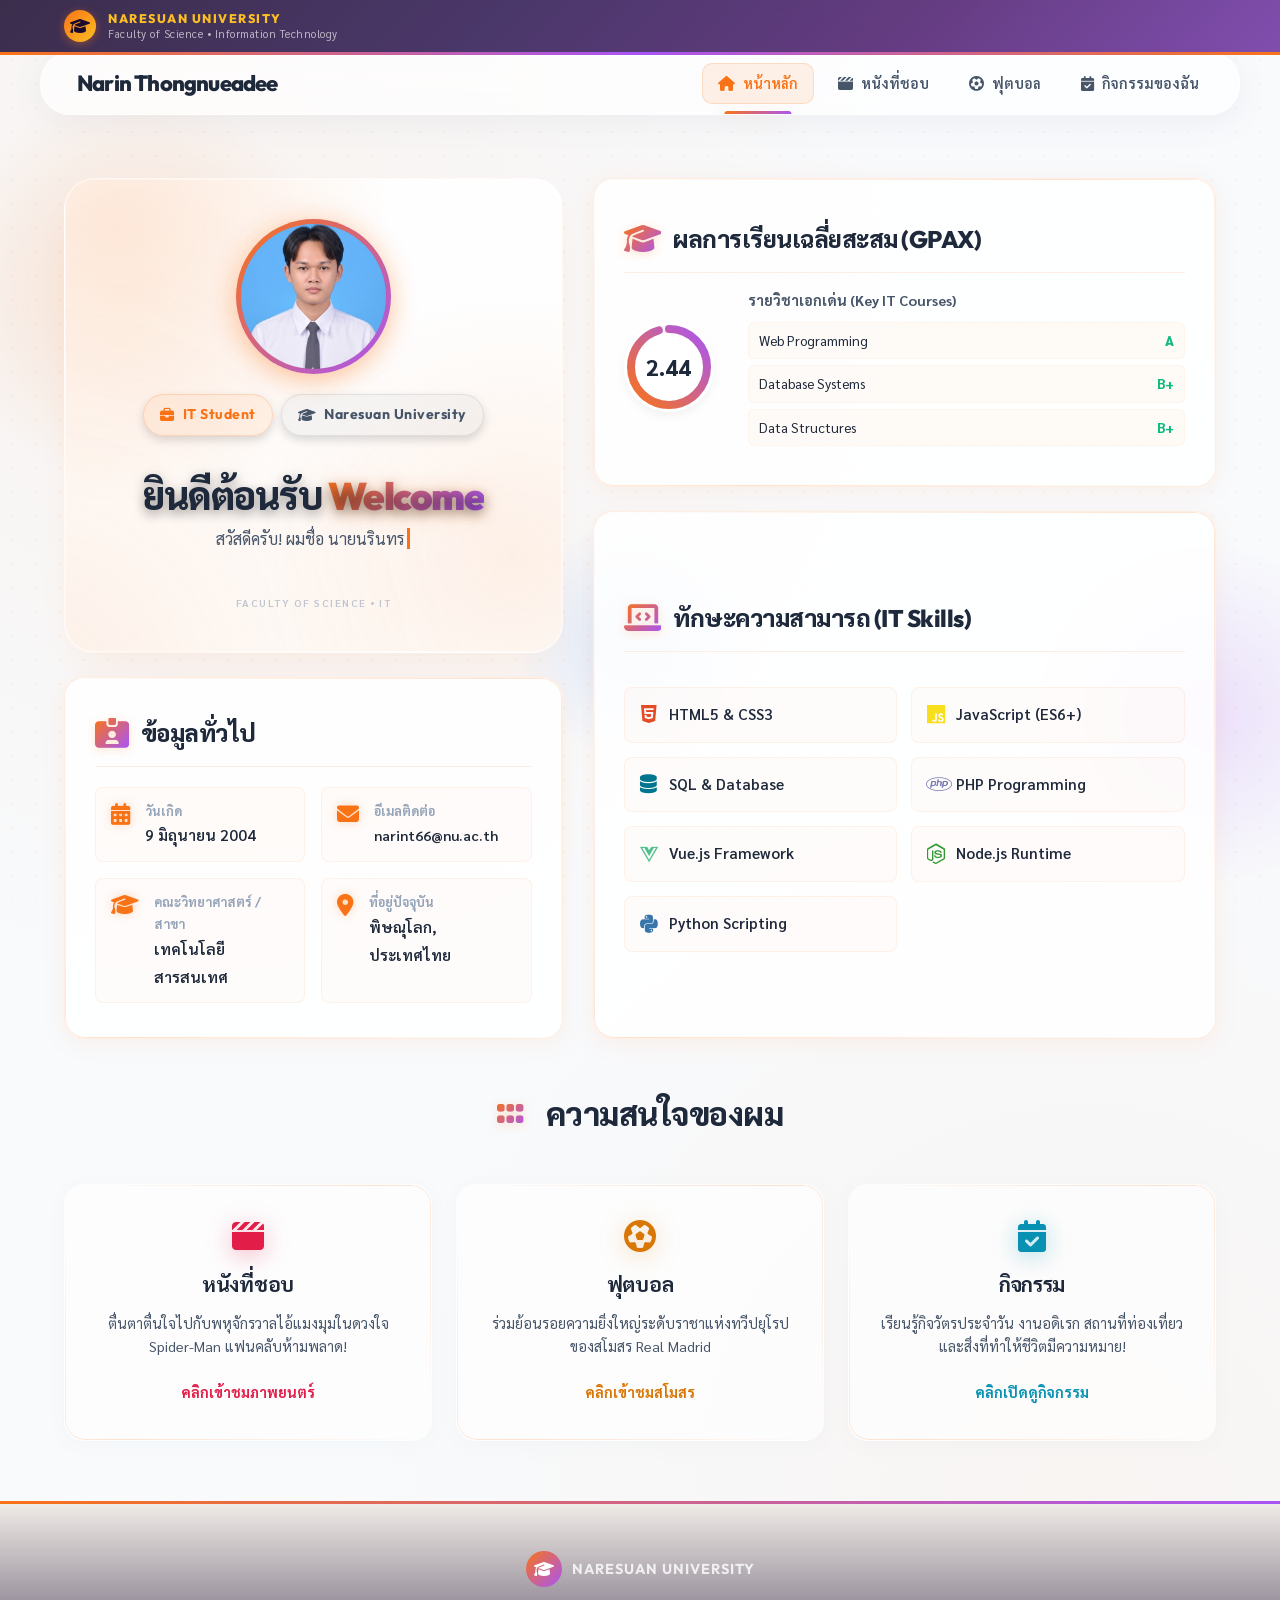
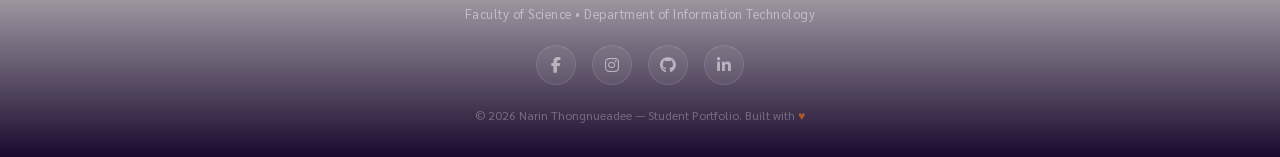
==== commit 2d3ce5de: "Update movie page design and fix activity caption overlap" ====
--- a/index.html
+++ b/index.html
@@ -87,7 +87,7 @@
                         <div class="info-item">
                             <i class="fa-solid fa-graduation-cap"></i>
                             <div>
-                                <strong style="display:block; font-size:0.8rem; color:var(--text-muted);">การศึกษา</strong>
+                                <strong style="display:block; font-size:0.8rem; color:var(--text-muted);">คณะวิทยาศาสตร์ / สาขา </strong>
                                 <span style="font-weight:600; font-size: 0.95rem;">เทคโนโลยีสารสนเทศ</span>
                             </div>
                         </div>
@@ -260,7 +260,6 @@
             <span>NARESUAN UNIVERSITY</span>
         </div>
         <div class="footer-faculty">Faculty of Science • Department of Information Technology</div>
-        <div class="footer-semester"><i class="fa-solid fa-circle"></i> Academic Year 2568 • Semester 2</div>
         <div class="footer-social">
             <a href="#" aria-label="Facebook"><i class="fa-brands fa-facebook-f"></i></a>
             <a href="#" aria-label="Instagram"><i class="fa-brands fa-instagram"></i></a>
@@ -321,9 +320,10 @@
                 entries.forEach(entry => {
                     if (entry.isIntersecting) {
                         entry.target.classList.add('revealed');
+                        revealObserver.unobserve(entry.target);
                     }
                 });
-            }, { threshold: 0.1, rootMargin: '0px 0px -40px 0px' });
+            }, { threshold: 0, rootMargin: '0px' });
             revealEls.forEach(el => revealObserver.observe(el));
         });
     </script>
--- a/style.css
+++ b/style.css
@@ -1658,11 +1658,20 @@
 /* ==========================================================================
    INTERACTIVE IMAGE SLIDER WITH SIDE CONTENT STYLES
    ========================================================================== */
-.slider-grid-container {
-    display: grid;
-    grid-template-columns: 1.25fr 1fr; /* ให้หน้าต่างภาพสไลด์กว้างกว่ากล่องข้อความเล็กน้อย */
-    gap: 40px;
-    align-items: center;
+.slider-caption-bar { /* เปลี่ยนชื่อคลาสให้ตรงกับในโค้ดของคุณ */
+    position: relative !important; /* เปลี่ยนจาก absolute เป็น relative */
+    bottom: 0;
+    background: #1e1b4b !important; /* เปลี่ยนเป็นสีทึบ (เช่น สีม่วงเข้มโทนเดียวกับมหาลัย) */
+    border-radius: 0 0 16px 16px; /* ลบมุมด้านล่างให้โค้งรับกับกรอบรูป */
+    display: flex;
+    justify-content: space-between;
+    align-items: center;
+    padding: 12px 20px;
+}
+
+/* ปรับให้ตัวกรอบรูปด้านบนไม่มีโค้งล่าง เพื่อให้รอยต่อสนิทกัน */
+.slider-image-container img {
+    border-radius: 16px 16px 0 0 !important;
 }
 
 /* ฐานกล่องควบคุมมุมมองภาพสไลด์ (Slider Area Wrapper) */
